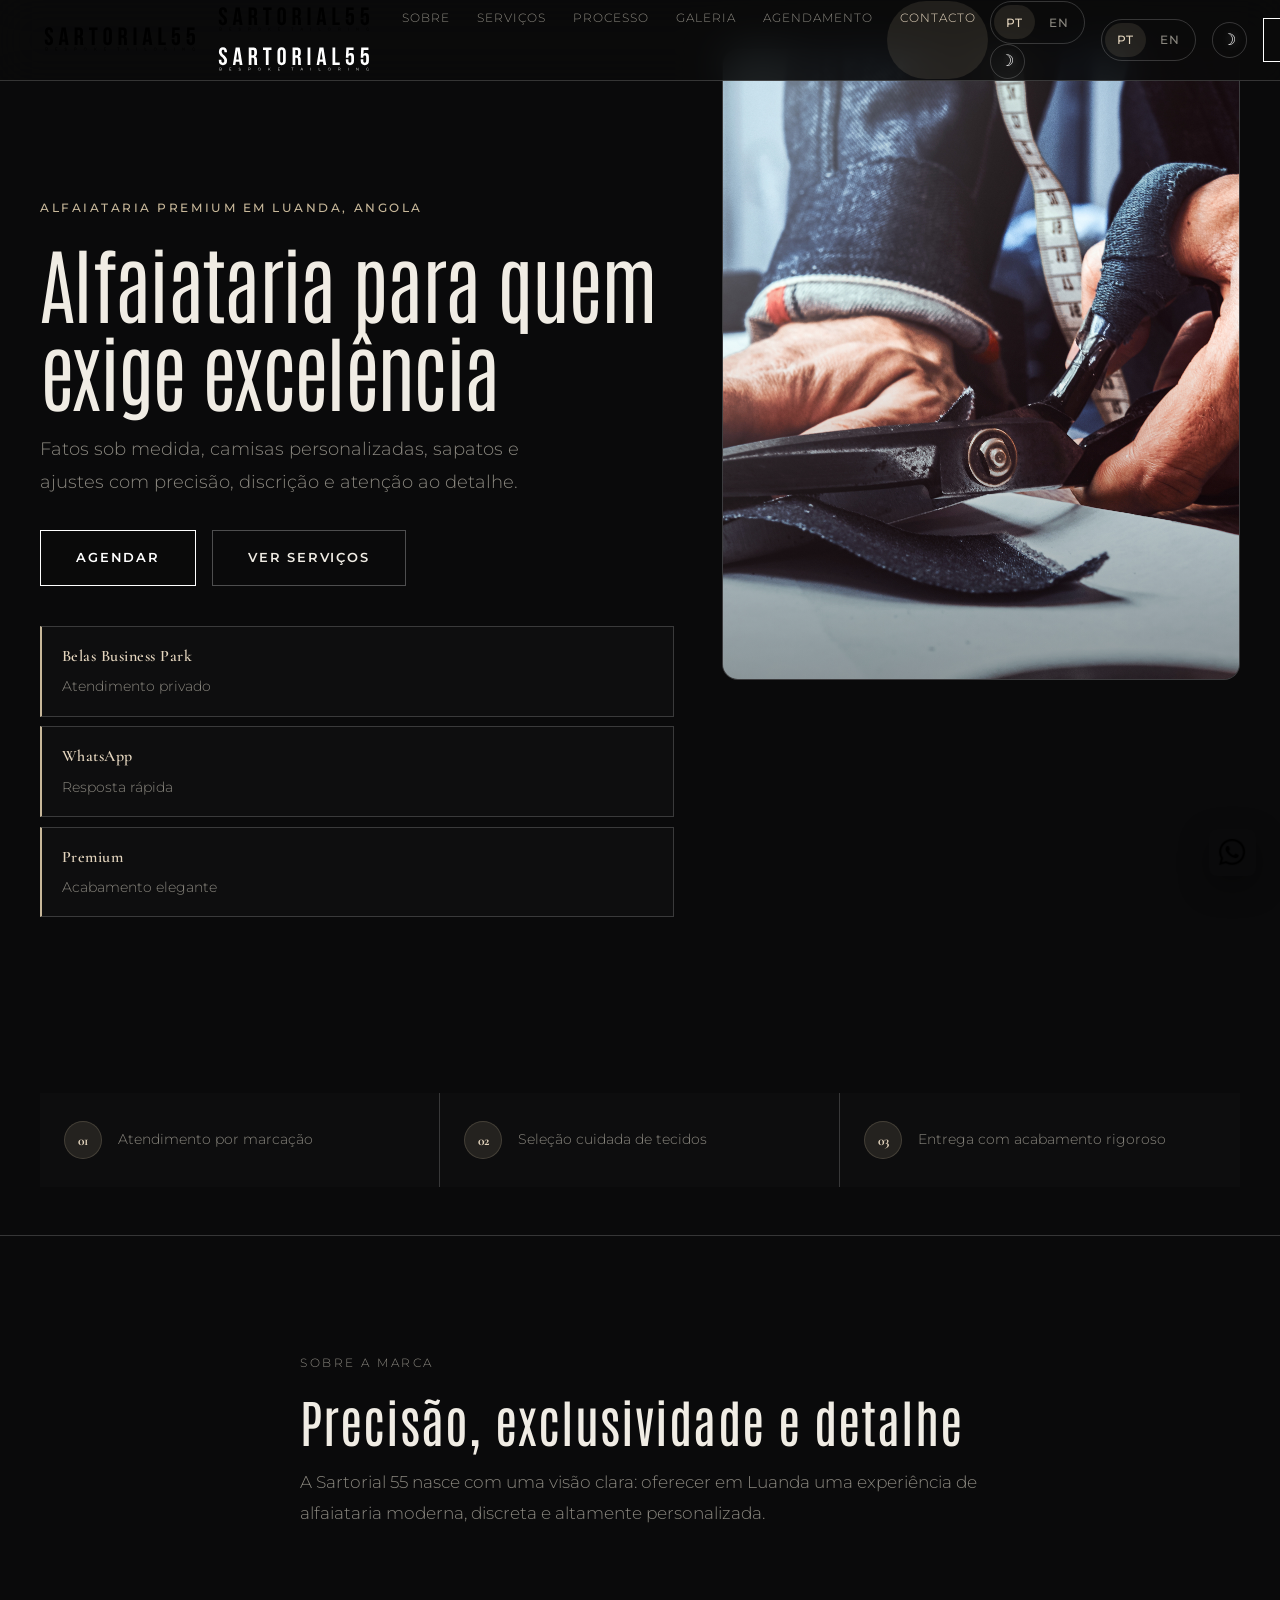
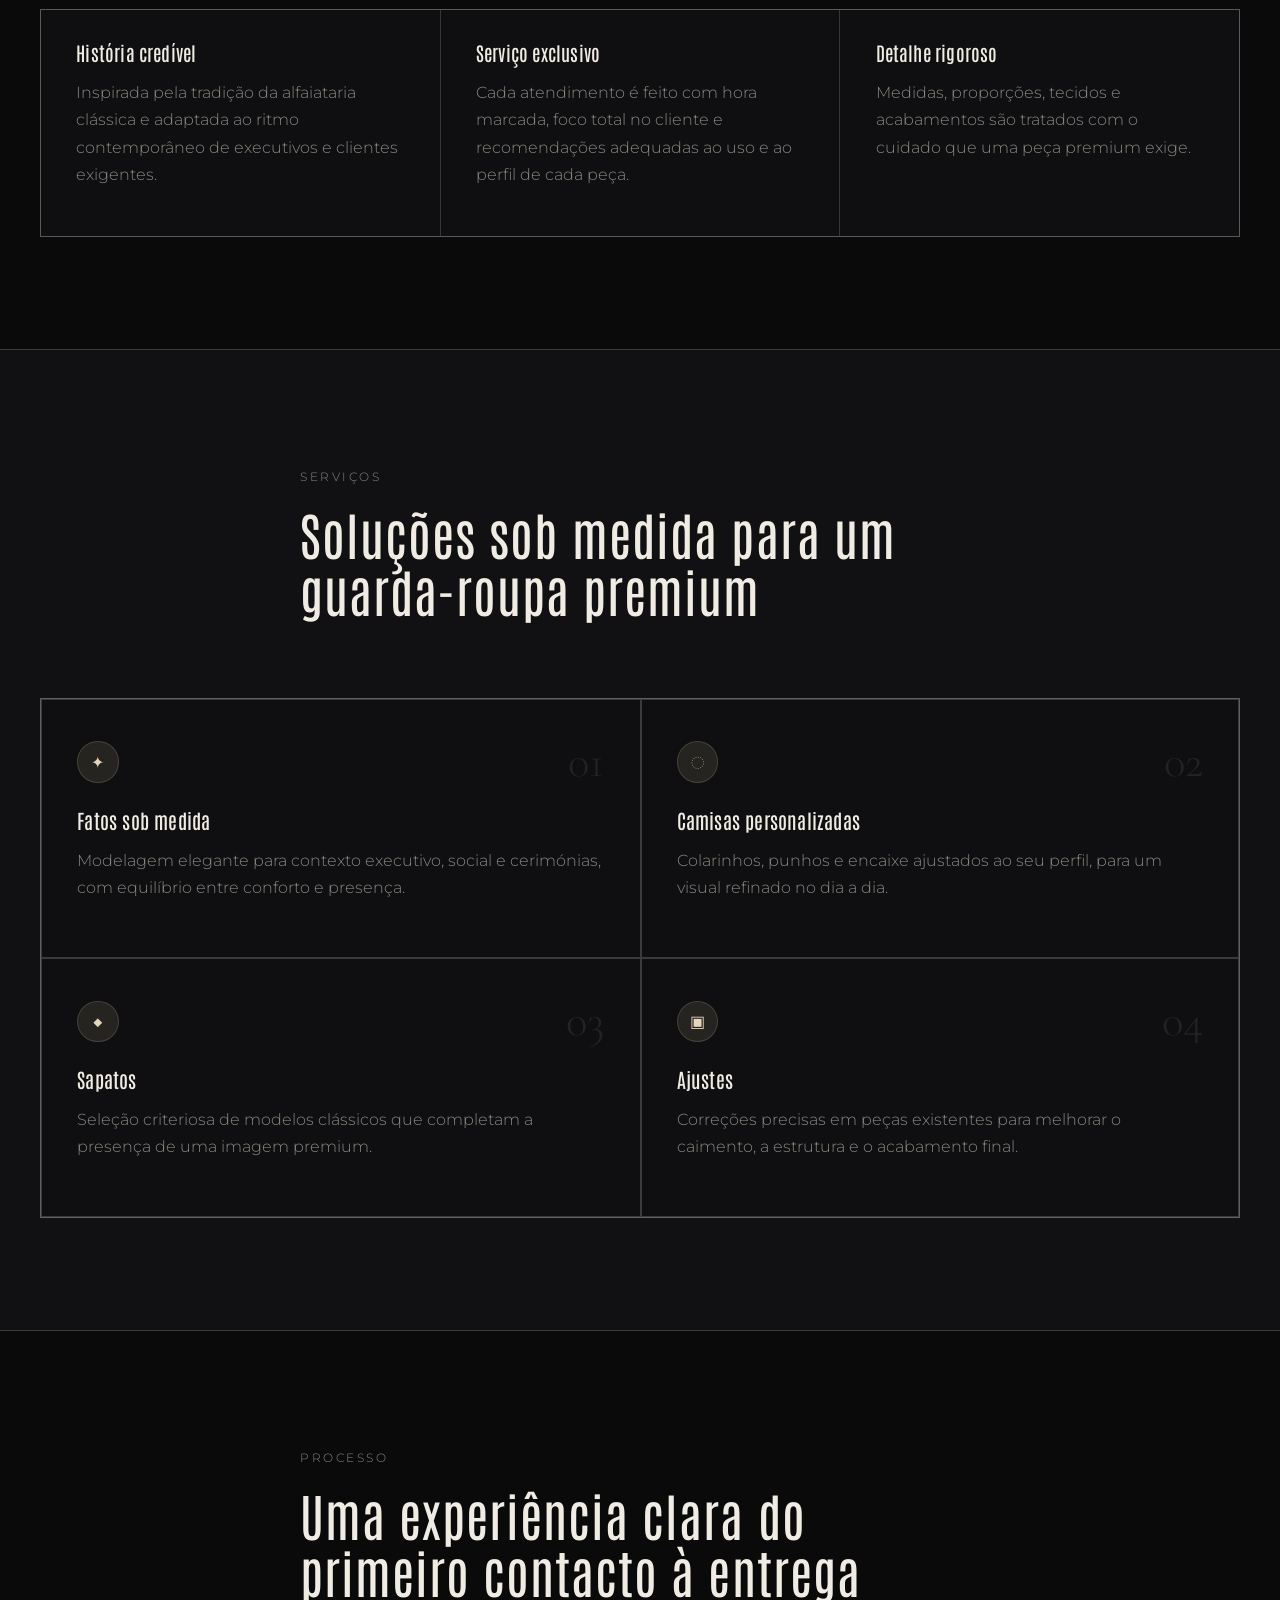
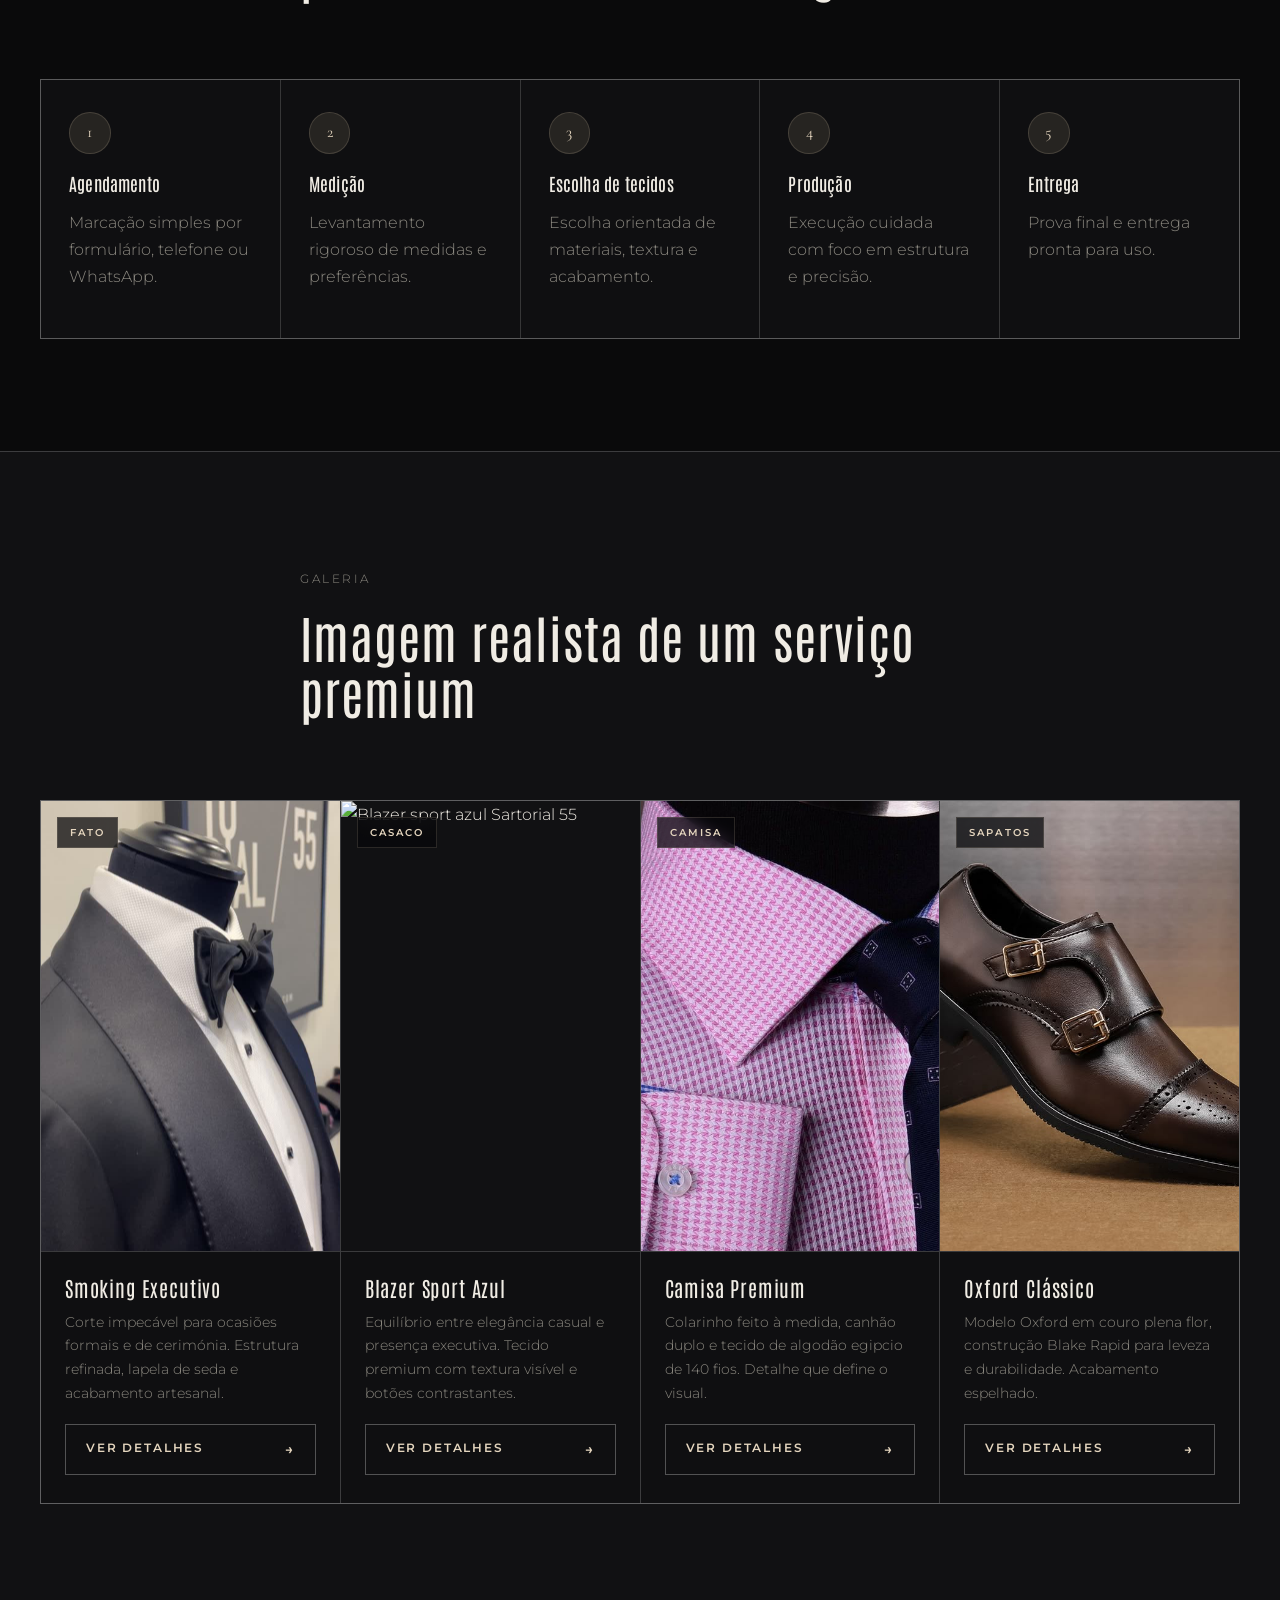
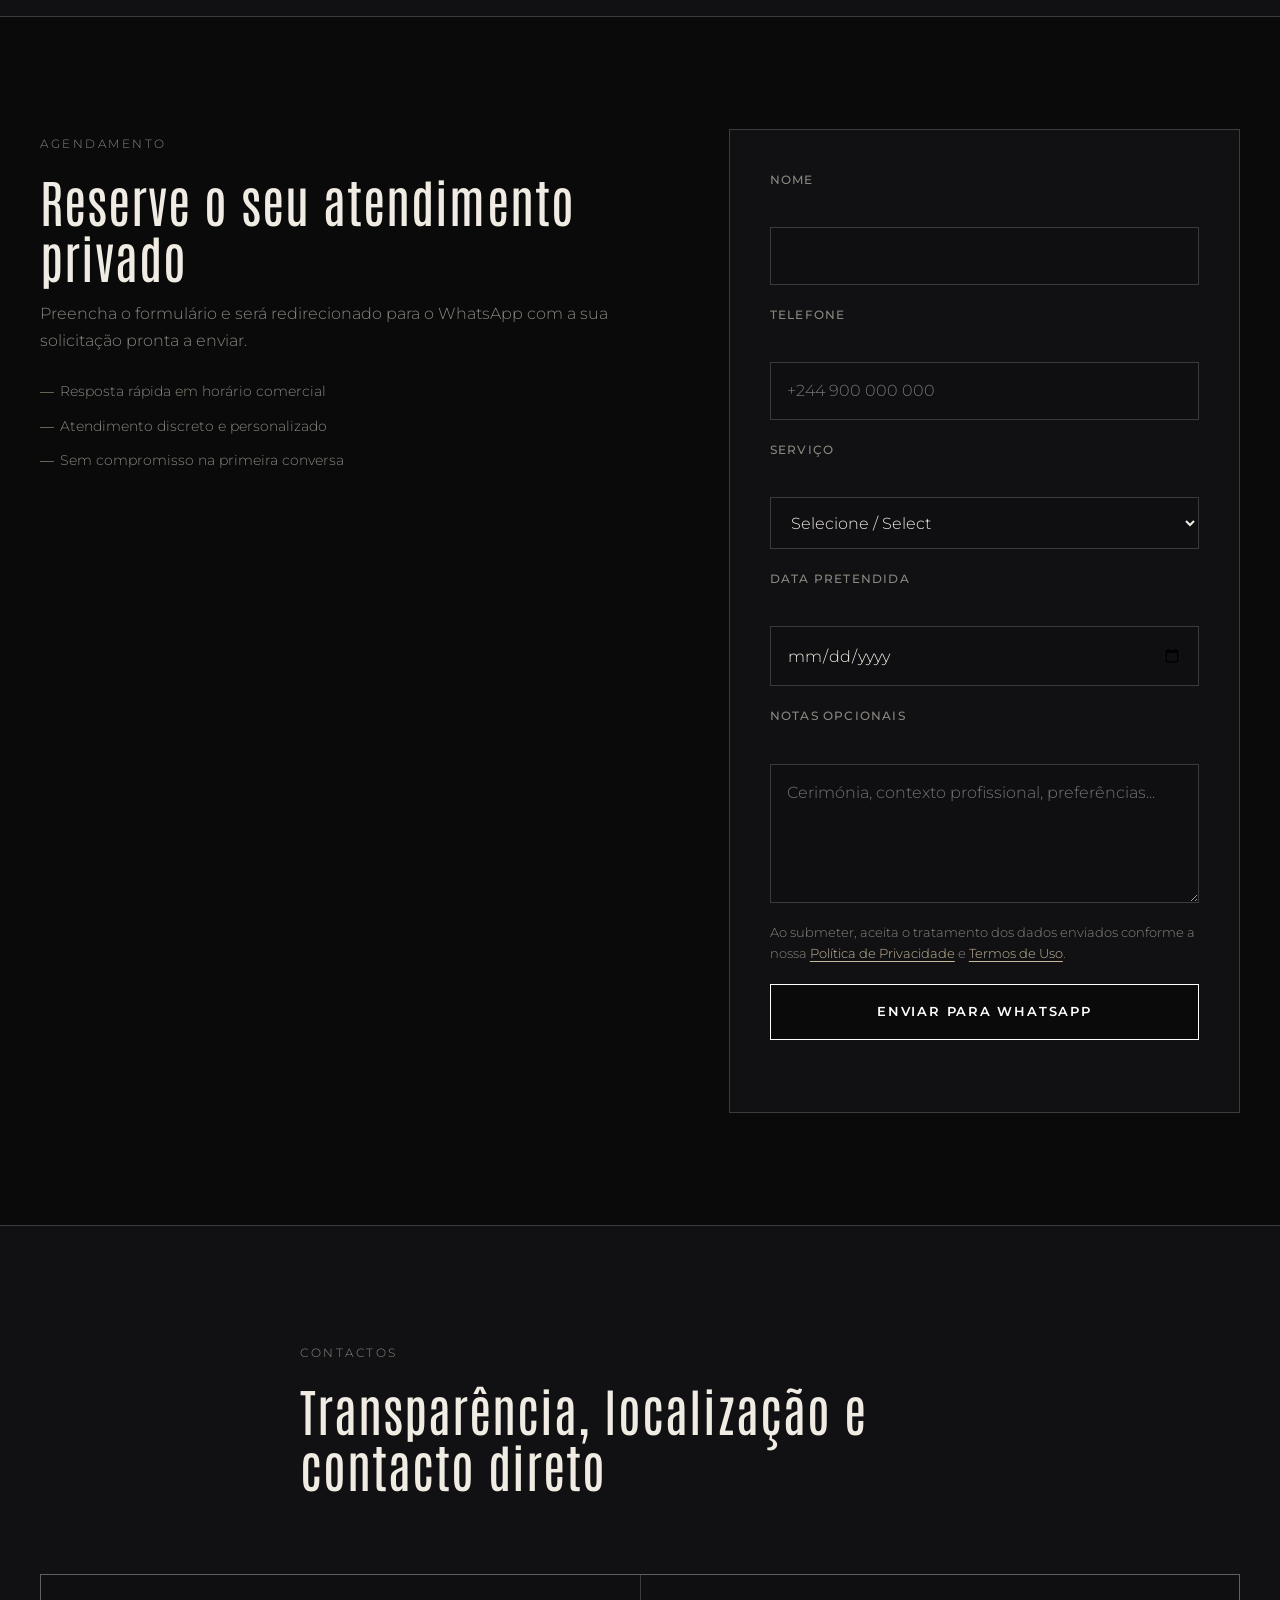
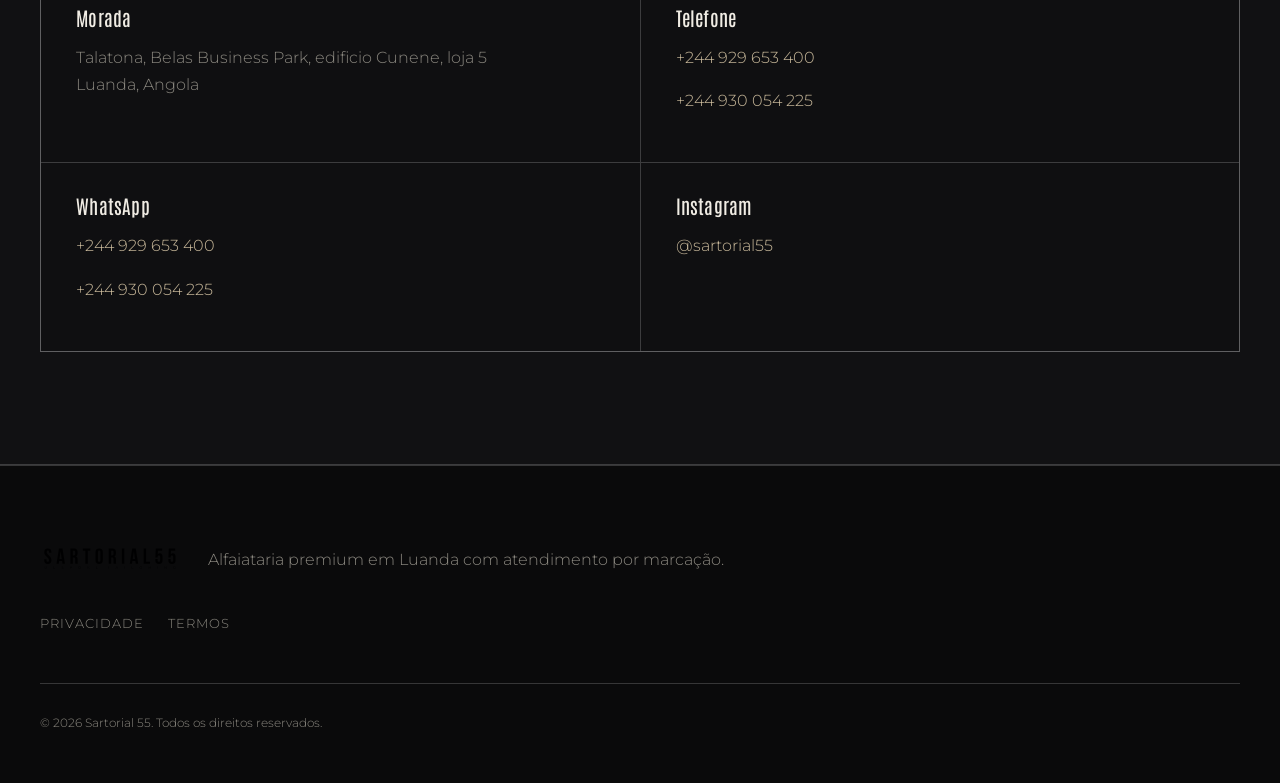
==== index.html @ 8e934a85 "Add support for light and dark logo variants in brand section" ====
<!DOCTYPE html>
<html lang="pt-AO">
  <head>
    <meta charset="UTF-8" />
    <meta name="viewport" content="width=device-width, initial-scale=1.0" />
    <title>Sartorial 55 | Alfaiataria Premium em Luanda</title>
    <meta
      name="description"
      content="Sartorial 55 é uma alfaiataria premium em Luanda com fatos sob medida, camisas personalizadas, sapatos e ajustes com atendimento por marcação."
    />
    <meta
      name="keywords"
      content="alfaiataria Luanda, fatos sob medida Angola, camisas personalizadas Luanda, Sartorial 55"
    />
    <meta name="author" content="Sartorial 55" />
    <meta name="theme-color" content="#0c0c0d" />
    <meta name="robots" content="index,follow" />
    <meta property="og:title" content="Sartorial 55 | Alfaiataria Premium em Luanda" />
    <meta
      property="og:description"
      content="Precisão, exclusividade e detalhe para clientes que exigem excelência."
    />
    <meta property="og:type" content="website" />
    <meta property="og:locale" content="pt_AO" />
    <link rel="preconnect" href="https://fonts.googleapis.com" />
    <link rel="preconnect" href="https://fonts.gstatic.com" crossorigin />
    <link href="https://fonts.googleapis.com/css2?family=Antonio:wght@300;400;500;600;700&family=Cormorant+Garamond:ital,wght@0,300;0,400;0,600;1,300;1,400&family=Montserrat:wght@300;400;500;600&display=swap" rel="stylesheet" />
  <link rel="icon" href="assets/icons/logo-black-letter.svg" type="image/svg+xml" />
  <link rel="preload" as="image" href="assets/icons/logo-black-letter.svg" fetchpriority="high" />
    <link rel="stylesheet" href="style.css" />
    <script type="application/ld+json">
      {
        "@context": "https://schema.org",
        "@type": "LocalBusiness",
        "name": "Sartorial 55",
        "image": "assets/images/taylor.jpg",
        "description": "Alfaiataria premium em Luanda com atendimento por marcação.",
        "address": {
          "@type": "PostalAddress",
          "streetAddress": "Belas Business Park",
          "addressLocality": "Luanda",
          "addressCountry": "AO"
        },
        "telephone": "+244929653400",
        "areaServed": "Luanda",
        "url": "/",
        "sameAs": ["https://www.instagram.com/sartorial55/"]
      }
    </script>
  </head>
  <body>
    <a class="skip-link" href="#main-content">Avançar para o conteúdo</a>

    <header class="site-header" id="home">
      <div class="container site-header__bar">
        <a class="brand" href="#home" aria-label="Sartorial 55">
          <span class="brand__mark">
            <picture>
              <source srcset="assets/icons/logo-white-letter.svg" media="(prefers-color-scheme: dark)" />
              <img src="assets/icons/logo-black-letter.svg" alt="Sartorial 55" width="36" height="36" decoding="async" loading="eager" />
            </picture>
          </span>
            <span class="brand__mark">
              <img class="brand__logo brand__logo--dark" src="assets/icons/logo-black-letter.svg" alt="Sartorial 55" width="36" height="36" decoding="async" loading="eager" />
              <img class="brand__logo brand__logo--light" src="assets/icons/logo-white-letter.svg" alt="Sartorial 55" width="36" height="36" decoding="async" loading="eager" />
            </span>
          
        </a>

        <nav class="site-nav" id="site-nav" aria-label="Navegação principal">
          <a href="#about"><span data-lang="pt">Sobre</span><span data-lang="en">About</span></a>
          <a href="#services"><span data-lang="pt">Serviços</span><span data-lang="en">Services</span></a>
          <a href="#process"><span data-lang="pt">Processo</span><span data-lang="en">Process</span></a>
          <a href="#gallery"><span data-lang="pt">Galeria</span><span data-lang="en">Gallery</span></a>
          <a href="#booking"><span data-lang="pt">Agendamento</span><span data-lang="en">Booking</span></a>
          <a href="#contact"><span data-lang="pt">Contacto</span><span data-lang="en">Contact</span></a>
          <!-- Mobile-only copies of language and theme controls (shown under 425px inside the menu) -->
          <div class="mobile-controls" aria-hidden="true">
            <div class="lang-switch" aria-label="Language selector">
              <button class="lang-switch__btn is-active" type="button" data-set-language="pt">PT</button>
              <button class="lang-switch__btn" type="button" data-set-language="en">EN</button>
            </div>
            <button class="theme-toggle" type="button" aria-label="Alternar modo claro/escuro" title="Alternar tema">
              <span class="theme-toggle__icon theme-toggle__icon--moon" aria-hidden="true">☽</span>
              <span class="theme-toggle__icon theme-toggle__icon--sun" aria-hidden="true">☀</span>
            </button>
          </div>
        </nav>

        <div class="site-header__actions">
          <div class="lang-switch" aria-label="Language selector">
            <button class="lang-switch__btn is-active" type="button" data-set-language="pt">PT</button>
            <button class="lang-switch__btn" type="button" data-set-language="en">EN</button>
          </div>
          <button class="theme-toggle" type="button" aria-label="Alternar modo claro/escuro" title="Alternar tema">
            <span class="theme-toggle__icon theme-toggle__icon--moon" aria-hidden="true">☽</span>
            <span class="theme-toggle__icon theme-toggle__icon--sun" aria-hidden="true">☀</span>
          </button>
          <a class="btn btn--small" href="#booking">
            <span data-lang="pt">Agendar</span><span data-lang="en">Book Appointment</span>
          </a>
          <button class="menu-toggle" type="button" aria-expanded="false" aria-controls="site-nav">
            <span></span><span></span><span></span>
            <span class="sr-only">Abrir menu</span>
          </button>
        </div>
      </div>
    </header>

    <main id="main-content">
      <section class="hero section section--first">
        <div class="container hero__grid">
          <div class="hero__content reveal">
            <p class="eyebrow">
              <span data-lang="pt">Alfaiataria premium em Luanda, Angola</span>
              <span data-lang="en">Premium tailoring in Luanda, Angola</span>
            </p>
            <h1>
              <span data-lang="pt">Alfaiataria para quem exige excelência</span>
              <span data-lang="en">Tailored for those who demand excellence</span>
            </h1>
            <p class="hero__lead">
              <span data-lang="pt">
                Fatos sob medida, camisas personalizadas, sapatos e ajustes com precisão, discrição e atenção ao detalhe.
              </span>
              <span data-lang="en">
                Bespoke suits, custom shirts, shoes and alterations crafted with precision, discretion and attention to detail.
              </span>
            </p>
            <div class="hero__actions">
              <a class="btn" href="#booking"><span data-lang="pt">Agendar</span><span data-lang="en">Book Appointment</span></a>
              <a class="btn btn--ghost" href="#services"><span data-lang="pt">Ver Serviços</span><span data-lang="en">Explore Services</span></a>
            </div>
            <ul class="hero__meta" aria-label="Destaques">
              <li><strong>Belas Business Park</strong><span data-lang="pt">Atendimento privado</span><span data-lang="en">Private appointments</span></li>
              <li><strong>WhatsApp</strong><span data-lang="pt">Resposta rápida</span><span data-lang="en">Fast response</span></li>
              <li><strong>Premium</strong><span data-lang="pt">Acabamento elegante</span><span data-lang="en">Elegant finishing</span></li>
            </ul>
          </div>

          <div class="hero__media reveal">
            <picture>
              <img
                src="assets/images/taylor.jpg"
                alt="Alfaiate a trabalhar na Sartorial 55, Luanda"
                width="960"
                height="1200"
                decoding="async"
                fetchpriority="high"
              />
            </picture>
          </div>
        </div>
      </section>

      <section class="section section--compact trust-bar">
        <div class="container trust-bar__grid">
          <div>
            <strong>01</strong>
            <span data-lang="pt">Atendimento por marcação</span>
            <span data-lang="en">By-appointment service</span>
          </div>
          <div>
            <strong>02</strong>
            <span data-lang="pt">Seleção cuidada de tecidos</span>
            <span data-lang="en">Curated fabric selection</span>
          </div>
          <div>
            <strong>03</strong>
            <span data-lang="pt">Entrega com acabamento rigoroso</span>
            <span data-lang="en">Delivery with refined finishing</span>
          </div>
        </div>
      </section>

      <section class="section" id="about">
        <div class="container section-heading reveal">
          <p class="eyebrow"><span data-lang="pt">Sobre a marca</span><span data-lang="en">About the brand</span></p>
          <h2>
            <span data-lang="pt">Precisão, exclusividade e detalhe</span>
            <span data-lang="en">Precision, exclusivity and detail</span>
          </h2>
          <p>
            <span data-lang="pt">
              A Sartorial 55 nasce com uma visão clara: oferecer em Luanda uma experiência de alfaiataria moderna, discreta e altamente personalizada.
            </span>
            <span data-lang="en">
              Sartorial 55 was created to bring Luanda a modern, discreet and highly personalized tailoring experience.
            </span>
          </p>
        </div>

        <div class="container cards-grid cards-grid--three">
          <article class="card reveal">
            <h3><span data-lang="pt">História credível</span><span data-lang="en">Credible heritage</span></h3>
            <p>
              <span data-lang="pt">Inspirada pela tradição da alfaiataria clássica e adaptada ao ritmo contemporâneo de executivos e clientes exigentes.</span>
              <span data-lang="en">Inspired by classic tailoring traditions and adapted to the pace of modern professionals and discerning clients.</span>
            </p>
          </article>
          <article class="card reveal">
            <h3><span data-lang="pt">Serviço exclusivo</span><span data-lang="en">Exclusive service</span></h3>
            <p>
              <span data-lang="pt">Cada atendimento é feito com hora marcada, foco total no cliente e recomendações adequadas ao uso e ao perfil de cada peça.</span>
              <span data-lang="en">Every appointment is private, focused and tailored to the client’s needs, use case and personal style.</span>
            </p>
          </article>
          <article class="card reveal">
            <h3><span data-lang="pt">Detalhe rigoroso</span><span data-lang="en">Rigorous detail</span></h3>
            <p>
              <span data-lang="pt">Medidas, proporções, tecidos e acabamentos são tratados com o cuidado que uma peça premium exige.</span>
              <span data-lang="en">Measurements, proportions, fabrics and finishing are handled with the care premium garments deserve.</span>
            </p>
          </article>
        </div>
      </section>

      <section class="section section--alt" id="services">
        <div class="container section-heading reveal">
          <p class="eyebrow"><span data-lang="pt">Serviços</span><span data-lang="en">Services</span></p>
          <h2><span data-lang="pt">Soluções sob medida para um guarda-roupa premium</span><span data-lang="en">Tailored solutions for a premium wardrobe</span></h2>
        </div>

        <div class="container cards-grid cards-grid--two">
          <article class="service-card reveal">
            <div class="service-card__top">
              <span class="icon-badge" aria-hidden="true">✦</span>
              <span class="service-card__number">01</span>
            </div>
            <h3><span data-lang="pt">Fatos sob medida</span><span data-lang="en">Bespoke suits</span></h3>
            <p><span data-lang="pt">Modelagem elegante para contexto executivo, social e cerimónias, com equilíbrio entre conforto e presença.</span><span data-lang="en">Elegant tailoring for business, formal and ceremonial moments, balancing comfort and presence.</span></p>
          </article>
          <article class="service-card reveal">
            <div class="service-card__top">
              <span class="icon-badge" aria-hidden="true">◌</span>
              <span class="service-card__number">02</span>
            </div>
            <h3><span data-lang="pt">Camisas personalizadas</span><span data-lang="en">Custom shirts</span></h3>
            <p><span data-lang="pt">Colarinhos, punhos e encaixe ajustados ao seu perfil, para um visual refinado no dia a dia.</span><span data-lang="en">Collars, cuffs and fit shaped around your preferences for a refined daily look.</span></p>
          </article>
          <article class="service-card reveal">
            <div class="service-card__top">
              <span class="icon-badge" aria-hidden="true">◆</span>
              <span class="service-card__number">03</span>
            </div>
            <h3><span data-lang="pt">Sapatos</span><span data-lang="en">Shoes</span></h3>
            <p><span data-lang="pt">Seleção criteriosa de modelos clássicos que completam a presença de uma imagem premium.</span><span data-lang="en">A curated selection of timeless models that complete a premium image.</span></p>
          </article>
          <article class="service-card reveal">
            <div class="service-card__top">
              <span class="icon-badge" aria-hidden="true">▣</span>
              <span class="service-card__number">04</span>
            </div>
            <h3><span data-lang="pt">Ajustes</span><span data-lang="en">Alterations</span></h3>
            <p><span data-lang="pt">Correções precisas em peças existentes para melhorar o caimento, a estrutura e o acabamento final.</span><span data-lang="en">Precise alterations to improve drape, structure and overall finishing in existing garments.</span></p>
          </article>
        </div>
      </section>

      <section class="section" id="process">
        <div class="container section-heading reveal">
          <p class="eyebrow"><span data-lang="pt">Processo</span><span data-lang="en">Process</span></p>
          <h2><span data-lang="pt">Uma experiência clara do primeiro contacto à entrega</span><span data-lang="en">A clear experience from first contact to delivery</span></h2>
        </div>
        <div class="container process-grid">
          <article class="process-step reveal"><strong>1</strong><h3><span data-lang="pt">Agendamento</span><span data-lang="en">Appointment</span></h3><p><span data-lang="pt">Marcação simples por formulário, telefone ou WhatsApp.</span><span data-lang="en">Book easily via form, phone or WhatsApp.</span></p></article>
          <article class="process-step reveal"><strong>2</strong><h3><span data-lang="pt">Medição</span><span data-lang="en">Measurement</span></h3><p><span data-lang="pt">Levantamento rigoroso de medidas e preferências.</span><span data-lang="en">Accurate measurements and style preferences are captured.</span></p></article>
          <article class="process-step reveal"><strong>3</strong><h3><span data-lang="pt">Escolha de tecidos</span><span data-lang="en">Fabric selection</span></h3><p><span data-lang="pt">Escolha orientada de materiais, textura e acabamento.</span><span data-lang="en">Fabrics, texture and finishing are selected with guidance.</span></p></article>
          <article class="process-step reveal"><strong>4</strong><h3><span data-lang="pt">Produção</span><span data-lang="en">Production</span></h3><p><span data-lang="pt">Execução cuidada com foco em estrutura e precisão.</span><span data-lang="en">Crafting begins with a focus on structure and precision.</span></p></article>
          <article class="process-step reveal"><strong>5</strong><h3><span data-lang="pt">Entrega</span><span data-lang="en">Delivery</span></h3><p><span data-lang="pt">Prova final e entrega pronta para uso.</span><span data-lang="en">Final fitting and delivery, ready to wear.</span></p></article>
        </div>
      </section>

      <section class="section section--alt" id="gallery">
        <div class="container section-heading reveal">
          <p class="eyebrow"><span data-lang="pt">Galeria</span><span data-lang="en">Gallery</span></p>
          <h2><span data-lang="pt">Imagem realista de um serviço premium</span><span data-lang="en">A realistic glimpse of premium tailoring</span></h2>
        </div>
        <div class="container" id="premium-gallery" role="list" aria-label="Galeria de produtos"></div>
      </section>

      <!-- Gallery Modal -->
      <div class="gallery-modal" id="gallery-modal" role="dialog" aria-modal="true" aria-labelledby="modal-title" hidden>
        <div class="gallery-modal__backdrop" id="modal-backdrop"></div>
        <div class="gallery-modal__panel">
          <button class="gallery-modal__close" id="modal-close" type="button" aria-label="Fechar modal">✕</button>
          <div class="gallery-modal__inner">
            <div class="gallery-modal__image-wrap">
              <img id="modal-img" src="" alt="" loading="lazy" decoding="async" width="640" height="800" />
            </div>
            <div class="gallery-modal__content">
              <span class="gallery-modal__type" id="modal-type"></span>
              <h3 class="gallery-modal__title" id="modal-title"></h3>
              <p class="gallery-modal__desc" id="modal-desc"></p>
              <a class="btn" href="#booking" id="modal-cta">
                <span data-lang="pt">Agendar</span><span data-lang="en">Book Appointment</span>
              </a>
            </div>
          </div>
        </div>
      </div>

      <section class="section" id="booking">
        <div class="container booking-layout">
          <div class="booking-copy reveal">
            <p class="eyebrow"><span data-lang="pt">Agendamento</span><span data-lang="en">Booking</span></p>
            <h2><span data-lang="pt">Reserve o seu atendimento privado</span><span data-lang="en">Reserve your private appointment</span></h2>
            <p>
              <span data-lang="pt">Preencha o formulário e será redirecionado para o WhatsApp com a sua solicitação pronta a enviar.</span>
              <span data-lang="en">Fill in the form and you will be redirected to WhatsApp with your appointment request ready to send.</span>
            </p>
            <ul class="booking-points">
              <li><span data-lang="pt">Resposta rápida em horário comercial</span><span data-lang="en">Fast response during business hours</span></li>
              <li><span data-lang="pt">Atendimento discreto e personalizado</span><span data-lang="en">Discreet and personalized service</span></li>
              <li><span data-lang="pt">Sem compromisso na primeira conversa</span><span data-lang="en">No obligation on the first conversation</span></li>
            </ul>
          </div>

          <form class="booking-form reveal" id="booking-form" novalidate>
            <div class="form-row">
              <label for="name"><span data-lang="pt">Nome</span><span data-lang="en">Name</span></label>
              <div id="error-name" class="field-error" aria-live="polite"></div>
              <input id="name" name="name" type="text" autocomplete="name" required maxlength="80" pattern="^[A-Za-zÀ-ÖØ-öø-ÿ'\- ]{2,80}$" inputmode="text" aria-describedby="error-name form-feedback" />
            </div>
            <div class="form-row">
              <label for="phone"><span data-lang="pt">Telefone</span><span data-lang="en">Phone</span></label>
              <div id="error-phone" class="field-error" aria-live="polite"></div>
              <input id="phone" name="phone" type="tel" autocomplete="tel" placeholder="+244 900 000 000" required maxlength="20" pattern="^[+()\d\s-]{9,20}$" inputmode="tel" aria-describedby="error-phone form-feedback" />
            </div>
            <div class="form-row">
              <label for="service"><span data-lang="pt">Serviço</span><span data-lang="en">Service</span></label>
              <div id="error-service" class="field-error" aria-live="polite"></div>
              <select id="service" name="service" required aria-describedby="error-service form-feedback">
                <option value="">Selecione / Select</option>
                <option value="Fato sob medida / Bespoke suit">Fato sob medida / Bespoke suit</option>
                <option value="Camisa personalizada / Custom shirt">Camisa personalizada / Custom shirt</option>
                <option value="Sapatos / Shoes">Sapatos / Shoes</option>
                <option value="Ajustes / Alterations">Ajustes / Alterations</option>
              </select>
            </div>
            <div class="form-row">
              <label for="date"><span data-lang="pt">Data pretendida</span><span data-lang="en">Preferred date</span></label>
              <div id="error-date" class="field-error" aria-live="polite"></div>
              <input id="date" name="date" type="date" required aria-describedby="error-date form-feedback" />
            </div>
            <div class="form-row">
              <label for="notes"><span data-lang="pt">Notas opcionais</span><span data-lang="en">Optional notes</span></label>
              <div id="error-notes" class="field-error" aria-live="polite"></div>
              <textarea id="notes" name="notes" rows="4" maxlength="500" placeholder="Cerimónia, contexto profissional, preferências..."></textarea>
            </div>
            <p class="form-note">
              <span data-lang="pt">Ao submeter, aceita o tratamento dos dados enviados conforme a nossa</span>
              <span data-lang="en">By submitting, you agree to the handling of your data in line with our</span>
              <a href="privacy/index.html">Política de Privacidade</a>
              <span data-lang="pt">e</span><span data-lang="en">and</span>
              <a href="terms/index.html">Termos de Uso</a>.
            </p>
            <button class="btn btn--full" type="submit"><span data-lang="pt">Enviar para WhatsApp</span><span data-lang="en">Send to WhatsApp</span></button>
            <p class="form-feedback" id="form-feedback" role="status" aria-live="polite"></p>
          </form>
        </div>
      </section>

      <section class="section section--alt" id="contact">
        <div class="container section-heading reveal">
          <p class="eyebrow"><span data-lang="pt">Contactos</span><span data-lang="en">Contact</span></p>
          <h2><span data-lang="pt">Transparência, localização e contacto direto</span><span data-lang="en">Transparency, location and direct contact</span></h2>
        </div>
        <div class="container contact-grid">
          <article class="card reveal">
            <h3><span data-lang="pt">Morada</span><span data-lang="en">Address</span></h3>
            <p>Talatona, Belas Business Park, edificio Cunene, loja 5<br />Luanda, Angola</p>
          </article>
          <article class="card reveal">
            <h3><span data-lang="pt">Telefone</span><span data-lang="en">Phone</span></h3>
            <p><a href="tel:+244929653400">+244 929 653 400</a></p>
            <p><a href="tel:+244930054225">+244 930 054 225</a></p>
          </article>
          <article class="card reveal">
            <h3>WhatsApp</h3>
            <p><a href="https://wa.me/244929653400" target="_blank" rel="noopener">+244 929 653 400</a></p>
            <p><a href="https://wa.me/244930054225" target="_blank" rel="noopener">+244 930 054 225</a></p>
          </article>
          <article class="card reveal">
            <h3>Instagram</h3>
            <p><a href="https://www.instagram.com/sartorial55/" target="_blank" rel="noopener">@sartorial55</a></p>
          </article>
        </div>
      </section>
    </main>

    <footer class="site-footer">
      <div class="container site-footer__inner">
        <div class="site-footer__brand">
          <picture>
            <source srcset="assets/icons/logo-white-letter.svg" media="(prefers-color-scheme: dark)" />
            <img src="assets/icons/logo-black-letter.svg" alt="Sartorial 55" class="site-footer__logo" width="180" height="auto" loading="lazy" />
          </picture>
          <p>
            <span data-lang="pt">Alfaiataria premium em Luanda com atendimento por marcação.</span>
            <span data-lang="en">Premium tailoring in Luanda with private appointments.</span>
          </p>
        </div>
        <div class="site-footer__links">
          <a href="privacy/index.html"><span data-lang="pt">Privacidade</span><span data-lang="en">Privacy</span></a>
          <a href="terms/index.html"><span data-lang="pt">Termos</span><span data-lang="en">Terms</span></a>
        </div>
      </div>
      <div class="container site-footer__bottom">
        <small>© <span id="current-year"></span> Sartorial 55. <span data-lang="pt">Todos os direitos reservados.</span><span data-lang="en">All rights reserved.</span></small>
      </div>
    </footer>

    <a class="whatsapp-float" href="https://wa.me/244929653400" target="_blank" rel="noopener" aria-label="Abrir WhatsApp">
      <img src="assets/icons/whatsapp.png" alt="WhatsApp" width="28" height="28" loading="lazy" />
    </a>

    <script src="script.js" defer></script>
  </body>
</html>
---- style.css ----
/* ─────────────────────────────────────────────
   Sartorial 55 — Premium stylesheet
   Design: minimalist luxury / Italian tailoring
   ───────────────────────────────────────────── */

:root {
  --bg: #0a0a0b;
  --surface: #111113;
  --card: #0f0f11;
  --card-hover: #161618;
  --text: #f0ece4;
  --text-soft: #ccc8bf;
  --muted: #8a877f;
  --line: rgba(255,255,255,0.08);
  --line-strong: rgba(255,255,255,0.14);
  /* Brighter white borders for premium contrast */
  --line: rgba(255,255,255,0.18);
  --line-strong: rgba(255,255,255,0.28);
  --accent: #c8b89a;
  --accent-light: #e4d5be;
  --accent-dim: rgba(200,184,154,0.12);
  --shadow: 0 24px 64px rgba(0,0,0,0.45);
  --radius: 4px;
  --radius-md: 8px;
  --radius-lg: 16px;
  --max: 1200px;
  --font-heading: 'Antonio', 'Oswald', sans-serif;
  --font-serif: 'Cormorant Garamond','Iowan Old Style','Book Antiqua',Georgia,serif;
  --font-sans: 'Montserrat', 'Segoe UI', Helvetica, Arial, sans-serif;
}

/* Light mode */
body.light-mode {
  --bg: #f7f5f2;
  --surface: #eeebe6;
  --card: #f0ece7;
  --card-hover: #e8e4de;
  --text: #141210;
  --text-soft: #3a3630;
  --muted: #6b6560;
  --line: rgba(0,0,0,0.1);
  --line-strong: rgba(0,0,0,0.18);
  --accent: #8c6f4a;
  --accent-light: #6b5035;
  --accent-dim: rgba(140,111,74,0.12);
  --shadow: 0 24px 64px rgba(0,0,0,0.12);
  --header-bg: rgba(247,245,242,0.92);
  --nav-bg: rgba(247,245,242,0.98);
}

body:not(.light-mode) {
  --header-bg: rgba(10,10,11,0.9);
  --nav-bg: rgba(10,10,11,0.98);
}

*,*::before,*::after{box-sizing:border-box}
html{scroll-behavior:smooth;-webkit-text-size-adjust:100%}
body{margin:0;font-family:var(--font-sans);font-size:1rem;font-weight:300;color:var(--text);background:var(--bg);line-height:1.7;-webkit-font-smoothing:antialiased;transition:background .3s ease,color .3s ease}
img,picture,video{max-width:100%;display:block}
a{color:inherit;text-decoration:none}
button,input,select,textarea{font:inherit}

[data-lang="en"]{display:none}
body.lang-en [data-lang="pt"]{display:none}
body.lang-en [data-lang="en"]{display:inline}
body.menu-open{overflow:hidden}

.skip-link{position:absolute;left:-999px;top:1rem}
.skip-link:focus{left:1rem;z-index:9999;background:#fff;color:#000;padding:.75rem 1.25rem;border-radius:999px;font-weight:600}
.sr-only{position:absolute;width:1px;height:1px;padding:0;margin:-1px;overflow:hidden;clip:rect(0,0,0,0);white-space:nowrap;border:0}

.container{width:min(calc(100% - 3rem),var(--max));margin:0 auto}
.section{padding:7rem 0}
.section--first{padding-top:3rem}
.section--compact{padding:2rem 0 3rem}
.section--alt{background:var(--surface);border-top:1px solid var(--line);border-bottom:1px solid var(--line)}

.section-heading{margin-bottom:4.5rem;max-width:680px}
.section-heading p:last-child{font-size:1.05rem;line-height:1.85}

h1,h2,h3{font-family:var(--font-heading);font-weight:400;letter-spacing:.02em;line-height:1.1;margin:0}
.section-heading h2,main h2{font-size:clamp(2rem,4vw,3.2rem);margin:.6rem 0 1.2rem}
.hero h1{font-size:clamp(2.8rem,6.5vw,5.2rem);font-weight:300;letter-spacing:-.02em;line-height:1.05;margin:.75rem 0 1.25rem}
h3{font-size:1.2rem;font-weight:500;letter-spacing:.01em}

.section-heading p,.hero__lead,.card p,.service-card p,.process-step p,.booking-copy p,.site-footer p{color:var(--muted);font-weight:300}

.eyebrow{display:inline-block;color:var(--accent);text-transform:uppercase;letter-spacing:.22em;font-size:.72rem;font-weight:500;margin:0 0 .5rem}

/* Header */
.site-header{position:sticky;top:0;z-index:40;backdrop-filter:blur(20px) saturate(180%);-webkit-backdrop-filter:blur(20px) saturate(180%);background:var(--header-bg);border-bottom:1px solid var(--line);transition:background .3s ease}
.site-header__bar{display:flex;align-items:center;justify-content:space-between;gap:1rem;min-height:80px}

.brand{display:flex;align-items:center;gap:.85rem;transition:opacity .2s}
.brand:hover{opacity:.8}
.brand strong{display:block;font-family:var(--font-heading);font-size:1.1rem;font-weight:500;letter-spacing:.1em;color:var(--text)}
.brand small{display:block;color:var(--muted);font-size:.72rem;letter-spacing:.1em;text-transform:uppercase}
.brand__mark{display:inline-grid;place-items:center;width:160px;height:auto;border:0;border-radius:0;overflow:visible;flex-shrink:0;transition:border-color .2s,background .2s}
.brand__mark img{width:100%;height:auto;object-fit:contain;display:block;border-radius:0}
.brand__logo--light{display:none}
body.light-mode .brand__logo--light{display:block}
body.light-mode .brand__logo--dark{display:none}
.brand:hover .brand__mark{background:var(--accent-dim);/* border removed */}

.site-nav{position:fixed;inset:80px 0 auto 0;padding:1.5rem 1.5rem 2rem;display:none;flex-direction:column;gap:.1rem;background:var(--nav-bg);backdrop-filter:blur(20px);border-bottom:1px solid var(--line)}
.site-nav a{padding:.9rem 0;color:var(--muted);font-size:.85rem;letter-spacing:.08em;text-transform:uppercase;border-bottom:1px solid var(--line);transition:color .2s}
.site-nav a:last-child{border-bottom:0}
.site-nav a:hover,.site-nav a:focus-visible,.site-nav a.is-active{color:var(--accent-light)}
body.menu-open .site-nav{display:flex}

@media (min-width:920px){
  .site-nav a:hover,.site-nav a.is-active{color:var(--accent-light);background:var(--accent-dim)}
  .site-nav a.is-active{background:var(--accent-dim)}
}
.site-header__actions{display:flex;align-items:center;gap:1rem}

.lang-switch{display:inline-flex;border:1px solid var(--line);border-radius:999px;padding:.2rem;gap:.1rem}
.lang-switch__btn{border:0;background:transparent;color:var(--muted);padding:.4rem .75rem;border-radius:999px;cursor:pointer;font-size:.78rem;letter-spacing:.08em;font-weight:500;transition:background .2s,color .2s}
.lang-switch__btn.is-active{background:var(--accent-dim);color:var(--accent-light)}

/* Theme toggle */
.theme-toggle{display:inline-flex;align-items:center;justify-content:center;width:2.2rem;height:2.2rem;border:1px solid var(--line);border-radius:50%;background:transparent;cursor:pointer;font-size:1rem;transition:border-color .2s,background .2s;flex-shrink:0;color:var(--text)}
.theme-toggle:hover{border-color:var(--accent);background:var(--accent-dim)}
.theme-toggle__icon{display:none;line-height:1}
body:not(.light-mode) .theme-toggle__icon--moon{display:inline;color:#fff;filter:drop-shadow(0 0 4px rgba(255,255,255,0.4))}
body.light-mode .theme-toggle__icon--sun{display:inline;color:#8c6f4a}

.menu-toggle{display:inline-flex;flex-direction:column;gap:5px;border:0;background:transparent;border-radius:var(--radius-md);padding:.7rem;cursor:pointer;transition:border-color .2s}
.menu-toggle:hover{border-color:var(--line-strong)}
.menu-toggle span:not(.sr-only){width:18px;height:1.5px;background:var(--text-soft);display:block}

@media (min-width:920px){
  .menu-toggle{display:none}
}

/* Mobile: show language/theme controls inside the menu for narrow screens */
@media (max-width:425px){
  /* hide header controls (originals) to avoid duplicates */
  .site-header__actions .lang-switch,
  .site-header__actions .theme-toggle{
    display:none;
  }

  /* style mobile controls inside nav */
  .site-nav .mobile-controls{display:flex;flex-direction:column;gap:.75rem;padding-top:1rem;border-top:1px solid var(--line);}
  .site-nav .mobile-controls .lang-switch{align-self:flex-start}
  .site-nav .mobile-controls .theme-toggle{width:auto;padding:.5rem 1rem;border-radius:6px}
}

/* Buttons */
.btn{display:inline-flex;align-items:center;justify-content:center;gap:.5rem;border-radius:0;padding:1rem 2.2rem;border:1px solid #ffffff;background:#0a0a0a;color:#ffffff;font-weight:600;font-size:.8rem;letter-spacing:.14em;text-transform:uppercase;transition:transform 200ms,background 200ms,box-shadow 200ms;cursor:pointer}
.btn:hover,.btn:focus-visible{transform:translateY(-2px);background:#1a1a1a;box-shadow:0 8px 30px rgba(0,0,0,.5)}
.btn--ghost{background:transparent;border-color:var(--line-strong);color:var(--text)}
.btn--ghost:hover{background:var(--accent-dim);border-color:var(--accent);color:var(--accent-light);box-shadow:none}
.btn--small{padding:.65rem 1.2rem;font-size:.75rem}
.btn--full{width:100%}

/* Hero */
.hero__grid,.booking-layout{display:grid;gap:3rem}
.hero__grid{min-height:calc(100svh - 80px);align-items:center}
.hero__content{padding-top:2rem}
.hero__lead{font-size:1.1rem;line-height:1.85;max-width:500px;margin:0}
.hero__actions{display:flex;flex-wrap:wrap;gap:1rem;margin:2rem 0}
.hero__meta{list-style:none;padding:0;margin:2.5rem 0 0;display:grid;gap:.6rem}
.hero__meta li{padding:1rem 1.25rem;border:1px solid var(--line);border-left:2px solid var(--accent);background:rgba(255,255,255,.015);transition:background .2s}
.hero__meta li:hover{background:var(--accent-dim)}
.hero__meta strong{display:block;color:var(--accent-light);font-family:var(--font-serif);font-size:1rem;font-weight:600;margin-bottom:.15rem;letter-spacing:.03em}
.hero__meta span{font-size:.85rem;color:var(--muted)}

.hero__media{position:relative;border-radius:var(--radius-lg);overflow:hidden;border:1px solid var(--line);background:var(--surface);margin-top:-350px}
.hero__media::before{content:'';position:absolute;inset:0;background:linear-gradient(to top,rgba(10,10,11,.4) 0%,transparent 55%);z-index:1;pointer-events:none}
.hero__media img{width:100%;object-fit:cover;height:clamp(320px,60svh,780px);display:block;transition:transform .7s ease}
.hero__media:hover img{transform:scale(1.03)}

/* Trust bar */
.trust-bar{border-bottom:1px solid var(--line)}
.trust-bar__grid{display:grid;gap:0}
.trust-bar__grid > div{padding:1.75rem 1.5rem;border-right:1px solid var(--line);background:rgba(255,255,255,.01);display:flex;align-items:flex-start;gap:1rem}
.trust-bar__grid > div:last-child{border-right:0}
.trust-bar__grid strong{display:flex;width:2.4rem;height:2.4rem;align-items:center;justify-content:center;border-radius:50%;background:var(--accent-dim);border:1px solid rgba(200,184,154,.2);color:var(--accent-light);font-family:var(--font-serif);font-size:.85rem;flex-shrink:0}
.trust-bar__grid span{font-size:.88rem;color:var(--muted);padding-top:.45rem}

/* Cards */
.cards-grid{display:grid;gap:1px;background:var(--line);border:1px solid var(--line)}
.card{background:var(--card);padding:2rem 2.2rem;transition:background .25s}
.card:hover{background:var(--card-hover)}
.card h3{margin-bottom:.75rem;color:var(--text)}
.card a{color:var(--accent);transition:color .2s}
.card a:hover{color:var(--accent-light)}
.cards-grid--three{grid-template-columns:1fr}
.cards-grid--two{grid-template-columns:1fr}

/* Service cards */
.service-card{background:var(--card);padding:2.5rem 2.2rem;border:1px solid var(--line);border-bottom:0;position:relative;overflow:hidden;transition:background .25s}
.service-card:nth-last-child(-n+2),.service-card:last-child{border-bottom:1px solid var(--line)}
.service-card::after{content:'';position:absolute;bottom:0;left:0;width:0;height:2px;background:var(--accent);transition:width .4s ease}
.service-card:hover::after{width:100%}
.service-card:hover{background:var(--card-hover)}
.service-card__top{display:flex;align-items:center;justify-content:space-between;margin-bottom:1.5rem}
.icon-badge{display:inline-flex;width:2.6rem;height:2.6rem;align-items:center;justify-content:center;border-radius:50%;background:var(--accent-dim);border:1px solid rgba(200,184,154,.2);color:var(--accent-light);font-size:1rem}
.service-card__number{font-family:var(--font-serif);font-size:2.8rem;font-weight:300;color:rgba(200,184,154,.12);line-height:1}
.service-card h3{margin:0 0 .75rem;font-size:1.25rem}

/* Process */
.process-grid{display:grid;gap:1px;background:var(--line);border:1px solid var(--line)}
.process-step{background:var(--card);padding:2rem 1.75rem;transition:background .25s}
.process-step:hover{background:var(--card-hover)}
.process-step > strong{display:flex;width:2.6rem;height:2.6rem;align-items:center;justify-content:center;border:1px solid rgba(200,184,154,.2);border-radius:50%;background:var(--accent-dim);color:var(--accent-light);font-family:var(--font-serif);font-size:1rem;font-weight:400;margin-bottom:1.25rem}
.process-step h3{margin-bottom:.6rem;font-size:1.1rem}

/* ── Premium Gallery Cards ─────────────────────────── */
#premium-gallery{
  display:grid;
  gap:1px;
  background:var(--line);
  border:1px solid var(--line);
}

.pgc{
  position:relative;
  overflow:hidden;
  background:var(--surface);
  cursor:pointer;
  display:flex;
  flex-direction:column;
  /* entry animation handled by .reveal */
}

/* Image wrapper */
.pgc__img-wrap{
  position:relative;
  overflow:hidden;
  flex-shrink:0;
}
.pgc__img-wrap::after{
  content:'';
  position:absolute;
  inset:0;
  background:linear-gradient(to top,rgba(7,7,10,.82) 0%,rgba(7,7,10,.18) 55%,transparent 100%);
  opacity:0;
  transition:opacity .4s ease;
  pointer-events:none;
  z-index:1;
}
.pgc:hover .pgc__img-wrap::after{opacity:1}

.pgc__img-wrap img{
  width:100%;
  aspect-ratio:400/450;
  object-fit:cover;
  display:block;
  transition:transform .7s cubic-bezier(.25,.46,.45,.94);
}
.pgc:hover .pgc__img-wrap img{transform:scale(1.07)}

/* Type badge (top-left on image) */
.pgc__badge{
  position:absolute;
  top:1rem;
  left:1rem;
  z-index:2;
  font-size:.65rem;
  letter-spacing:.2em;
  text-transform:uppercase;
  font-weight:600;
  color:var(--accent-light);
  background:rgba(7,7,10,.72);
  border:1px solid rgba(200,184,154,.18);
  padding:.35rem .75rem;
  backdrop-filter:blur(8px);
  -webkit-backdrop-filter:blur(8px);
}

/* Content */
.pgc__body{
  padding:1.5rem 1.5rem 1.75rem;
  display:flex;
  flex-direction:column;
  gap:.65rem;
  flex:1;
  border-top:1px solid var(--line);
  background:var(--card);
  transition:background .25s;
}
.pgc:hover .pgc__body{background:var(--card-hover)}

.pgc__name{
  font-family:var(--font-heading);
  font-size:1.3rem;
  font-weight:400;
  letter-spacing:.04em;
  color:var(--text);
  line-height:1.15;
  margin:0;
}
.pgc__desc{
  font-size:.85rem;
  color:var(--muted);
  line-height:1.75;
  margin:0;
  flex:1;
}

/* CTA button inside card */
.pgc__cta{
  display:inline-flex;
  align-items:center;
  justify-content:space-between;
  gap:.5rem;
  margin-top:.5rem;
  padding:.75rem 1.25rem;
  border:1px solid var(--line-strong);
  font-size:.72rem;
  font-weight:600;
  letter-spacing:.16em;
  text-transform:uppercase;
  color:var(--accent-light);
  background:transparent;
  cursor:pointer;
  transition:border-color .2s,background .2s,color .2s,transform .2s;
  width:100%;
}
.pgc__cta::after{
  content:'→';
  font-size:.9rem;
  transition:transform .2s;
}
.pgc__cta:hover{
  background:var(--accent-dim);
  border-color:var(--accent);
  color:var(--accent-light);
  transform:translateY(-1px);
}
.pgc__cta:hover::after{transform:translateX(3px)}

/* ── Gallery Modal ──────────────────────────────────── */
.gallery-modal{
  position:fixed;
  inset:0;
  z-index:200;
  display:flex;
  align-items:center;
  justify-content:center;
  padding:1rem;
}
.gallery-modal[hidden]{display:none}

.gallery-modal__backdrop{
  position:absolute;
  inset:0;
  background:rgba(5,5,7,.88);
  backdrop-filter:blur(12px) saturate(120%);
  -webkit-backdrop-filter:blur(12px) saturate(120%);
  cursor:pointer;
  animation:modal-fade-in .3s ease forwards;
}

.gallery-modal__panel{
  position:relative;
  z-index:1;
  background:var(--card);
  border:1px solid var(--line-strong);
  max-width:900px;
  width:100%;
  max-height:90svh;
  overflow-y:auto;
  overscroll-behavior:contain;
  animation:modal-slide-up .35s cubic-bezier(.22,.61,.36,1) forwards;
  scrollbar-width:none;
}
.gallery-modal__panel::-webkit-scrollbar{display:none}

.gallery-modal__close{
  position:absolute;
  top:1rem;
  right:1rem;
  z-index:10;
  width:2.4rem;
  height:2.4rem;
  border:1px solid var(--line-strong);
  background:rgba(7,7,10,.75);
  color:var(--text-soft);
  font-size:1rem;
  cursor:pointer;
  display:flex;
  align-items:center;
  justify-content:center;
  transition:border-color .2s,color .2s,background .2s;
  backdrop-filter:blur(8px);
  -webkit-backdrop-filter:blur(8px);
}
.gallery-modal__close:hover{border-color:var(--accent);color:var(--accent-light);background:var(--accent-dim)}

.gallery-modal__inner{
  display:grid;
}

.gallery-modal__image-wrap{
  overflow:hidden;
  background:var(--surface);
}
.gallery-modal__image-wrap img{
  width:100%;
  aspect-ratio:4/3;
  object-fit:cover;
  display:block;
}

.gallery-modal__content{
  padding:2.5rem 2rem 2.5rem;
  display:flex;
  flex-direction:column;
  gap:1rem;
  justify-content:center;
}

.gallery-modal__type{
  font-size:.68rem;
  letter-spacing:.22em;
  text-transform:uppercase;
  font-weight:600;
  color:var(--accent);
}

.gallery-modal__title{
  font-family:var(--font-heading);
  font-size:clamp(1.6rem,3vw,2.4rem);
  font-weight:300;
  letter-spacing:.04em;
  color:var(--text);
  line-height:1.1;
  margin:0;
}

.gallery-modal__desc{
  font-size:.95rem;
  color:var(--muted);
  line-height:1.85;
  margin:0;
}

@keyframes modal-fade-in{
  from{opacity:0} to{opacity:1}
}
@keyframes modal-slide-up{
  from{opacity:0;transform:translateY(28px)} to{opacity:1;transform:translateY(0)}
}

/* Booking */
.booking-layout{gap:4rem;align-items:start}
.booking-copy h2{margin:.6rem 0 1rem}
.booking-points{list-style:none;padding:0;margin:1.5rem 0 0;display:flex;flex-direction:column;gap:.65rem}
.booking-points li{padding-left:1.25rem;position:relative;color:var(--muted);font-size:.9rem}
.booking-points li::before{content:'—';position:absolute;left:0;color:var(--accent)}

/* Form */
.booking-form{border:1px solid var(--line);background:var(--surface);padding:2.5rem}
.form-row{display:grid;gap:.5rem;margin-bottom:1.25rem}
.form-row label{font-size:.75rem;font-weight:500;letter-spacing:.1em;text-transform:uppercase;color:var(--muted)}
.form-row input,.form-row select,.form-row textarea{width:100%;border-radius:0;border:1px solid var(--line);padding:.9rem 1rem;background:var(--card);color:var(--text);transition:border-color .2s,box-shadow .2s}
.form-row input:focus,.form-row select:focus,.form-row textarea:focus{outline:none;border-color:var(--accent);box-shadow:0 0 0 3px rgba(200,184,154,.1)}
.form-row textarea{resize:vertical}
.form-row select option{background:var(--card)}
.field-error{min-height:1.2em;margin:.25rem 0 0;color:#f4a0a0;font-size:.88rem}
.field-error[aria-live]{display:block}
.form-note{color:var(--muted);font-size:.8rem;line-height:1.6;margin:0 0 1.25rem}
.form-note a{color:var(--accent);text-decoration:underline;text-underline-offset:3px}
.form-feedback{color:var(--muted);font-size:.9rem;margin:.75rem 0 0;min-height:1.4em}
.form-feedback.is-error{color:#f4a0a0}
.form-feedback.is-success{color:#a0d4a8}

/* Contact grid */
.contact-grid{display:grid;gap:1px;background:var(--line);border:1px solid var(--line)}

/* Footer */
.site-footer{padding:4rem 0 3rem;border-top:1px solid var(--line)}
.site-footer__inner{display:flex;flex-direction:column;gap:1.5rem;margin-bottom:3rem}
.site-footer__brand{display:flex;flex-direction:row;align-items:center;gap:1.75rem}
.site-footer__logo{width:140px;height:auto;display:block;flex-shrink:0;opacity:.9;transition:opacity .2s}
.site-footer__logo:hover{opacity:1}
body:not(.light-mode) .site-footer__logo--light{display:none}
body.light-mode .site-footer__logo--dark{display:none}
.site-footer strong{display:block;font-family:var(--font-heading);font-size:1.2rem;letter-spacing:.1em;margin-bottom:.5rem}
.site-footer__links{display:flex;flex-wrap:wrap;gap:1.5rem}
.site-footer__links a{color:var(--muted);font-size:.8rem;letter-spacing:.08em;text-transform:uppercase;transition:color .2s}
.site-footer__links a:hover{color:var(--accent-light)}
.site-footer__bottom{border-top:1px solid var(--line);padding-top:1.5rem}
.site-footer__bottom small{color:var(--muted);font-size:.78rem}

/* WhatsApp float */
.whatsapp-float{position:fixed;right:1.5rem;bottom:1.5rem;z-index:50;padding:.6rem;border-radius:8px;background:transparent;color:var(--text);display:inline-flex;align-items:center;justify-content:center;box-shadow:0 10px 30px rgba(0,0,0,.35);transition:transform .18s,box-shadow .18s}
.whatsapp-float img{display:inline-block;vertical-align:middle;filter:grayscale(100%);opacity:.95}
.whatsapp-float:hover{transform:translateY(-3px);box-shadow:0 18px 40px rgba(0,0,0,.45);opacity:1}

/* Reveal */
.reveal{opacity:1;transform:translateY(0);transition:opacity 500ms ease,transform 500ms ease}
.js-ready .reveal{opacity:0;transform:translateY(24px)}
.js-ready .reveal.is-visible{opacity:1;transform:translateY(0)}

/* Responsive */
@media (min-width:640px){
  .trust-bar__grid{grid-template-columns:repeat(3,1fr)}
  .gallery-grid{grid-template-columns:repeat(2,1fr)}
  #premium-gallery{grid-template-columns:repeat(2,1fr)}
}

@media (min-width:760px){
  .hero__grid,.booking-layout{grid-template-columns:1.1fr .9fr;align-items:center}
  .booking-layout{align-items:start}
  .cards-grid--three{grid-template-columns:repeat(3,1fr)}
  .cards-grid--two{grid-template-columns:repeat(2,1fr)}
  .contact-grid{grid-template-columns:repeat(2,1fr)}
  .process-grid{grid-template-columns:repeat(5,1fr)}
  .section-heading{margin-bottom:5rem}
  .service-card:nth-child(odd){border-right:0}
  .service-card:nth-child(n+3){border-bottom:1px solid var(--line)}
  .service-card:nth-child(-n+2){border-bottom:0}
}

@media (min-width:920px){
  .menu-toggle{display:none}
  .site-nav{position:static;display:flex;flex-direction:row;gap:.1rem;padding:0;background:transparent;border:0;backdrop-filter:none}
  .site-nav a{padding:.4rem .8rem;border-bottom:0;font-size:.75rem;border-radius:999px;transition:color .2s,background .2s}
  .site-nav a:hover{color:var(--accent-light);background:var(--accent-dim)}
}

@media (min-width:1024px){
  .gallery-grid{grid-template-columns:repeat(4,1fr)}
  #premium-gallery{grid-template-columns:repeat(4,1fr)}
  .hero__media img{height:clamp(420px,70svh,860px)}
  .gallery-modal__inner{grid-template-columns:1fr 1fr}
  .gallery-modal__image-wrap img{aspect-ratio:unset;height:100%;min-height:400px}
}

@media (max-width:919px){
  .site-header__actions .btn--small{display:none}
  .booking-form{padding:1.5rem}

  /* Hero */
  .hero__content{text-align:center}
  .hero__lead{margin-left:auto;margin-right:auto}
  .hero__actions{justify-content:center}
  .hero__meta{text-align:left}

  /* Section headings */
  .section-heading{text-align:center;margin-left:auto;margin-right:auto}

  /* Trust bar */
  .trust-bar__grid > div{justify-content:center;text-align:center;flex-direction:column;align-items:center}

  /* Cards */
  .card{text-align:center}
  .service-card{text-align:center}
  .service-card__top{justify-content:center;gap:1rem}

  /* Process */
  .process-step{text-align:center;display:flex;flex-direction:column;align-items:center}

  /* Booking */
  .booking-copy{text-align:center}
  .booking-points{align-items:center}
  .booking-points li{text-align:left}

  /* Contact */
  .contact-grid .card{text-align:center}

  /* Footer */
  .site-footer__inner{align-items:center;text-align:center}
  .site-footer__brand{flex-direction:column;align-items:center;text-align:center}
  .site-footer__links{justify-content:center}
  .site-footer__bottom{text-align:center}
}

@media (max-width:425px){
  .brand > span:last-child{display:none}
}
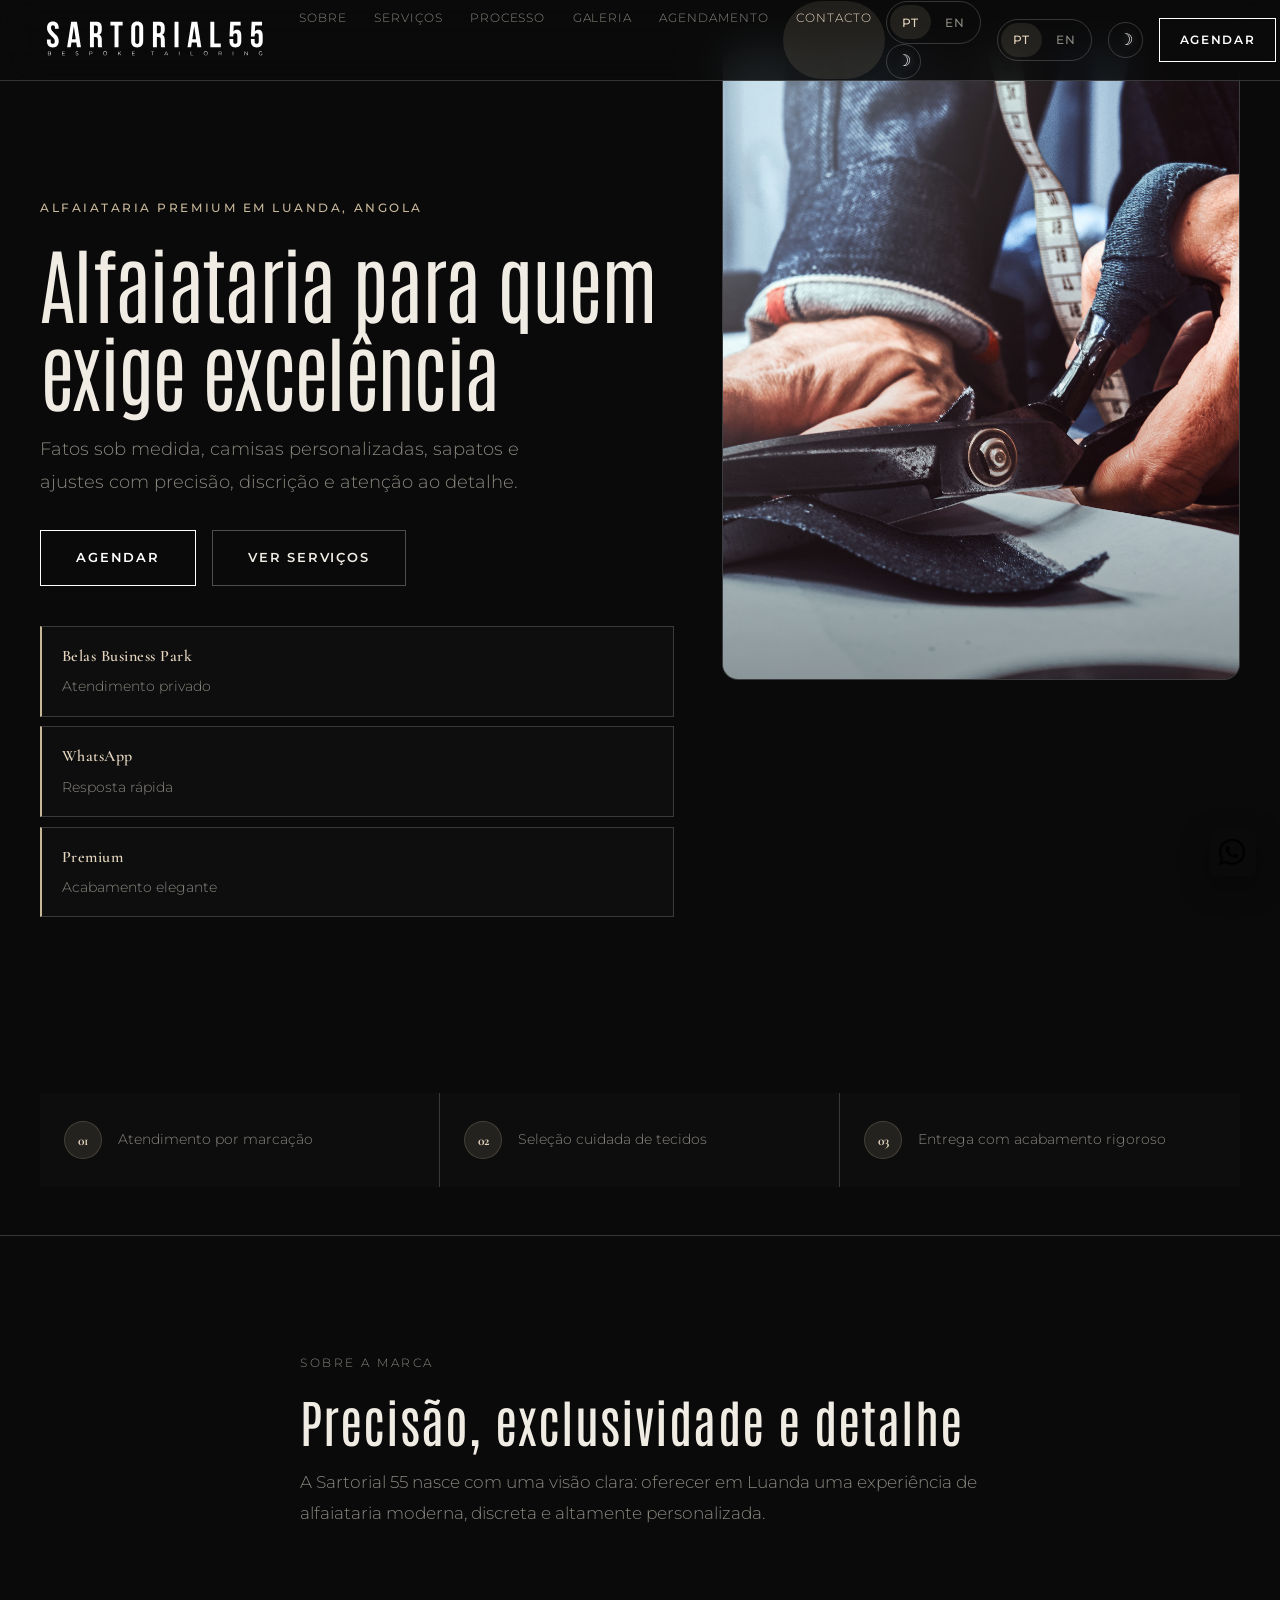
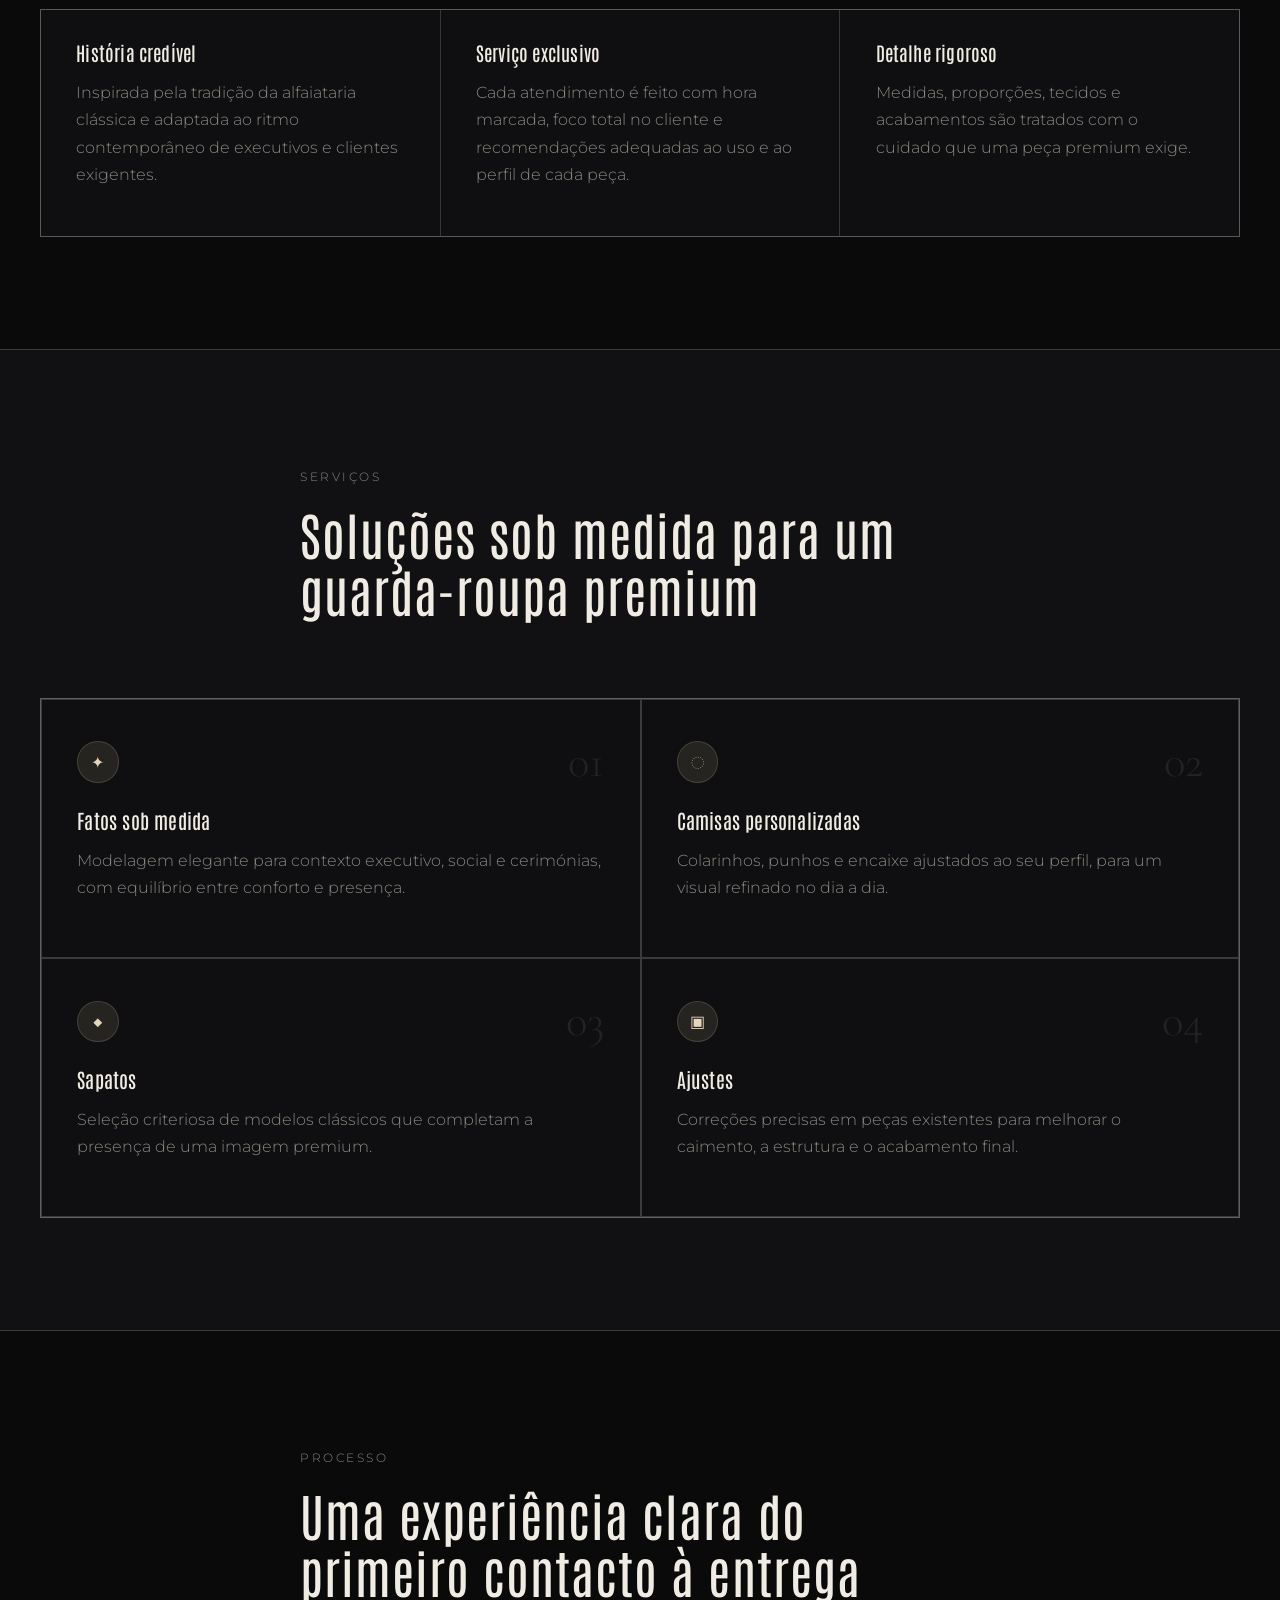
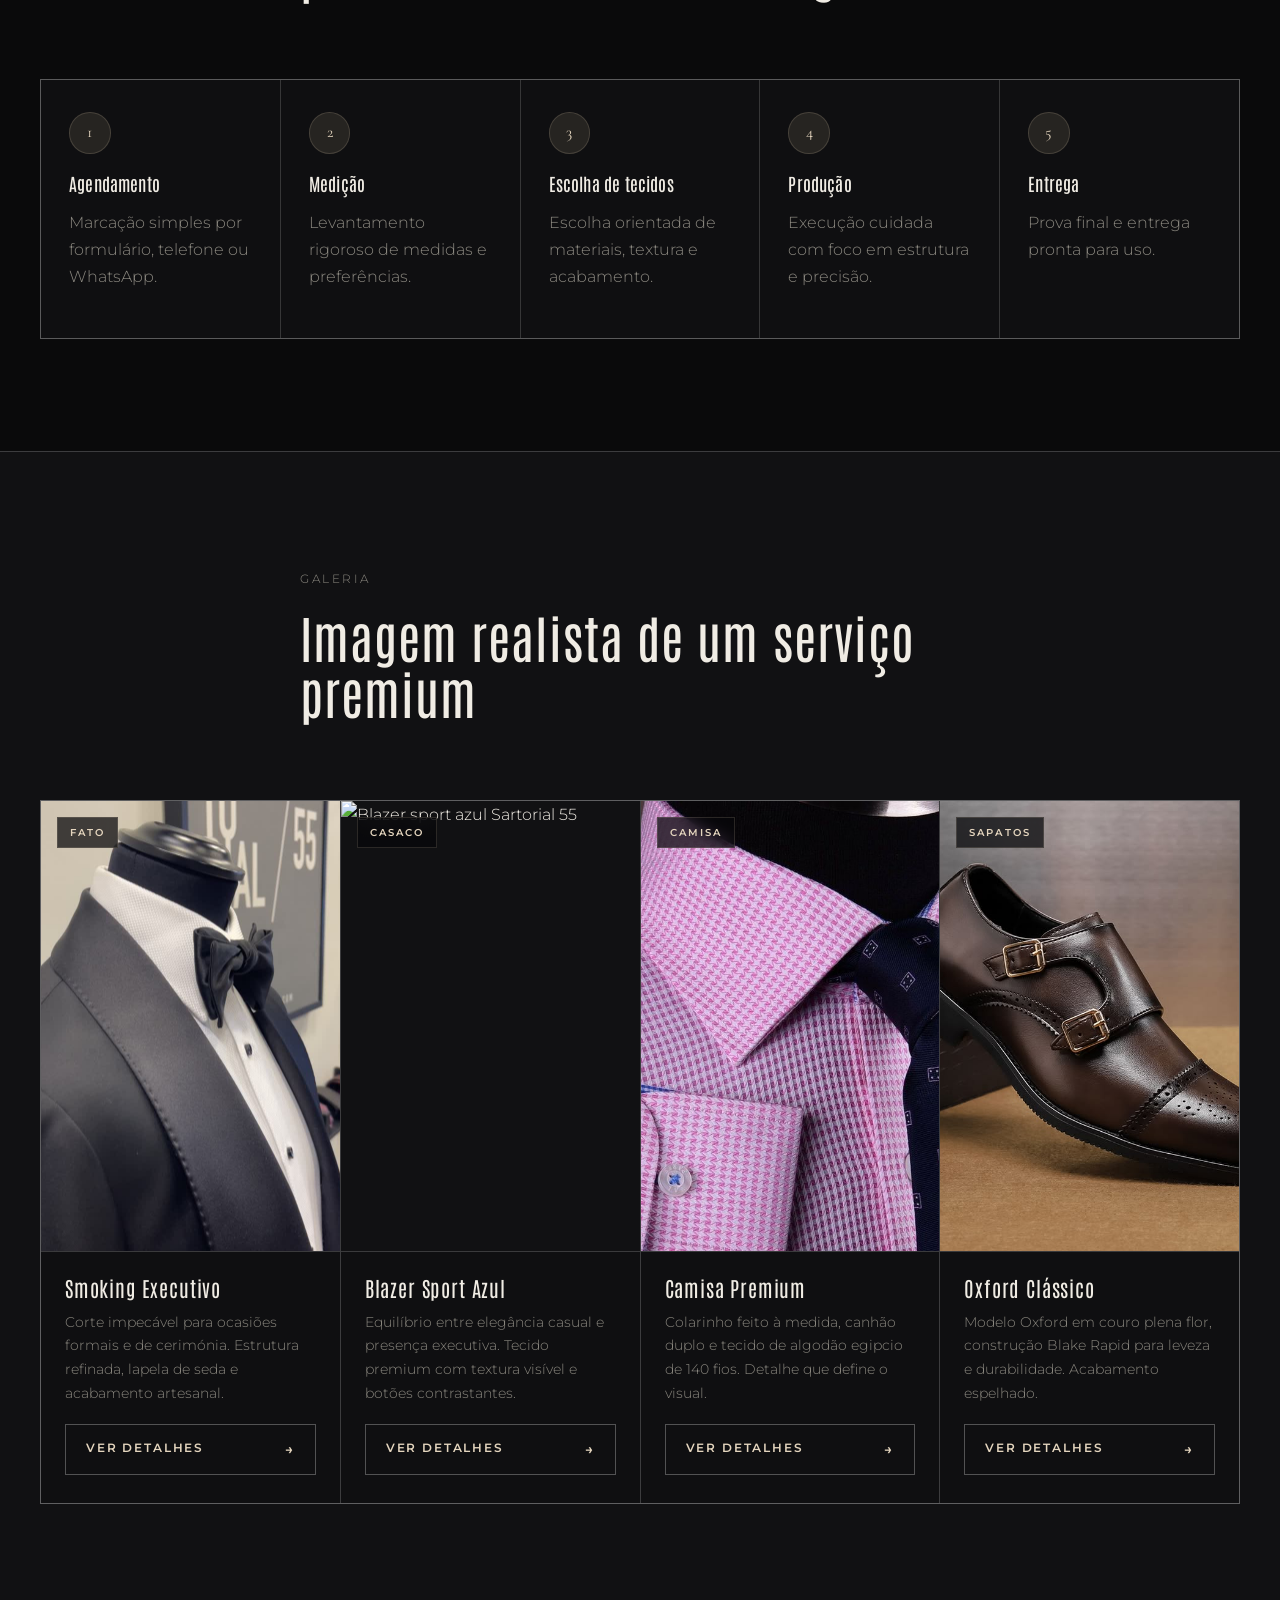
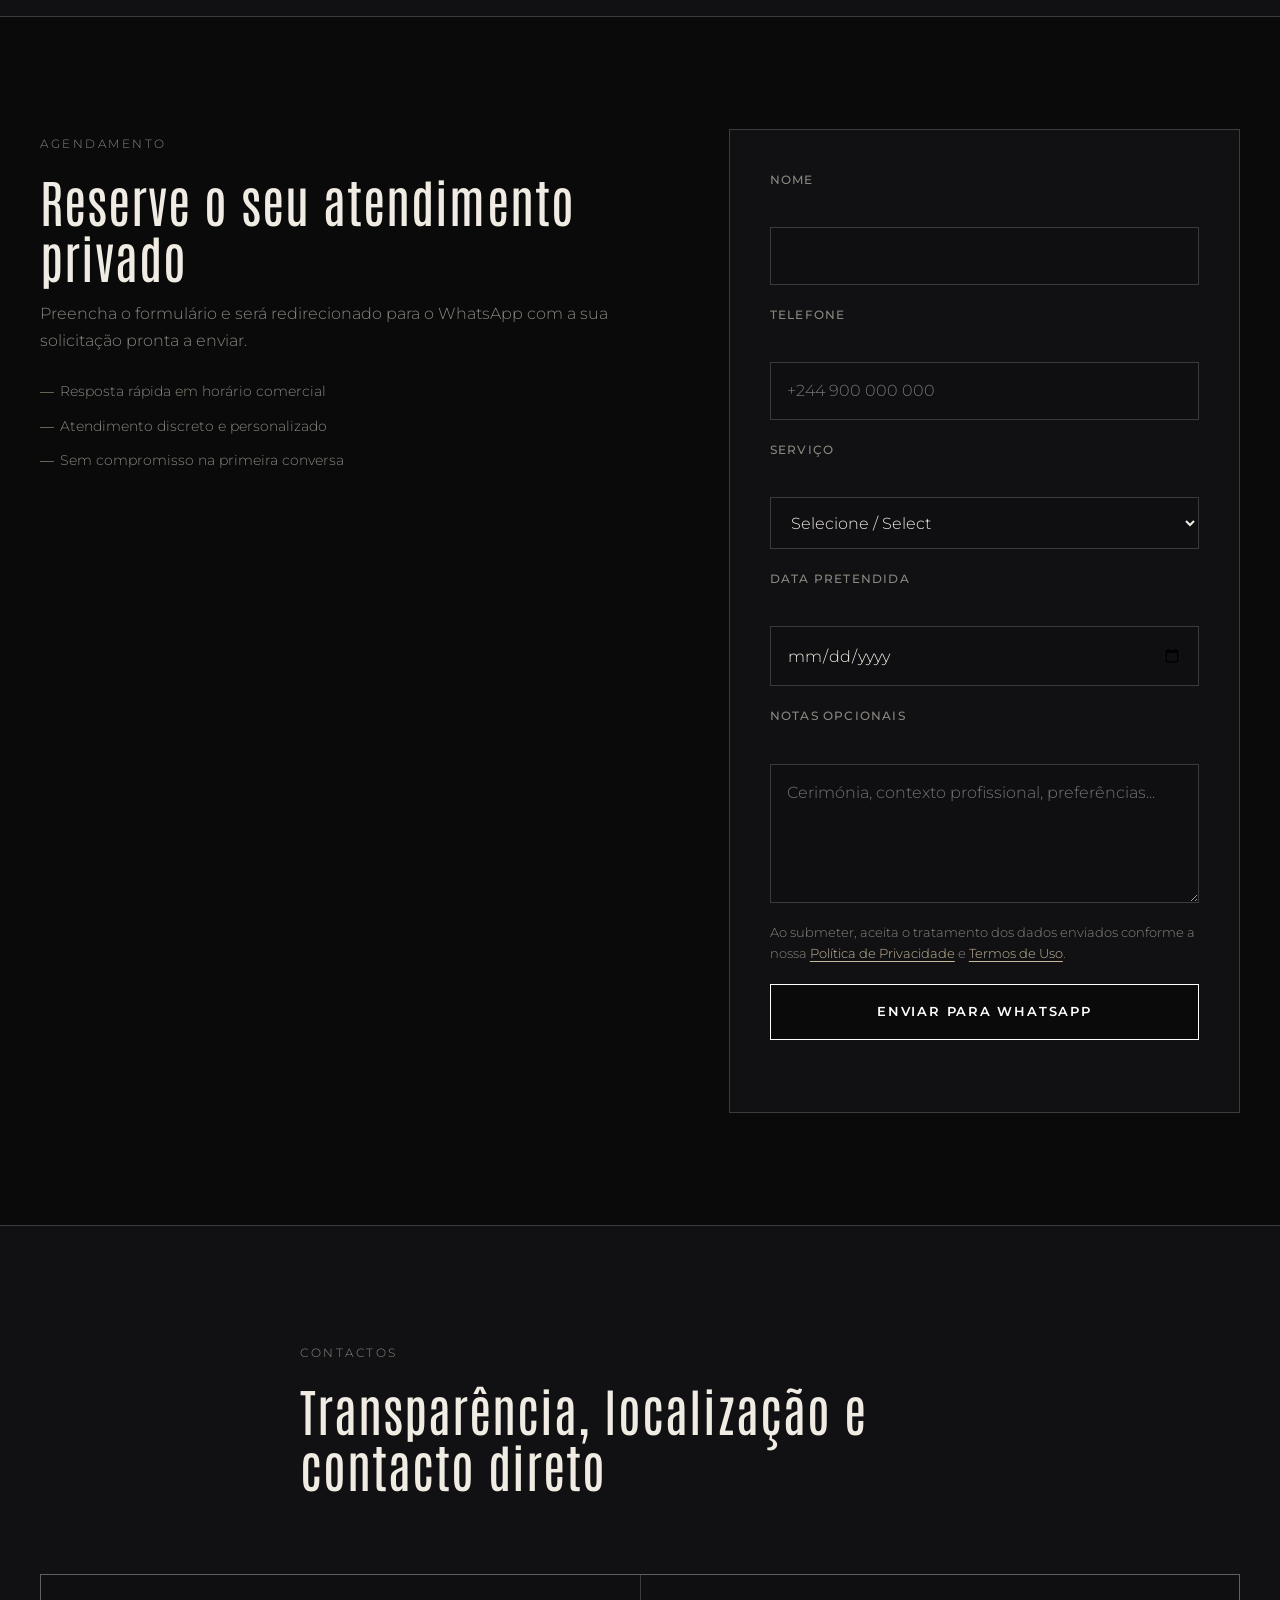
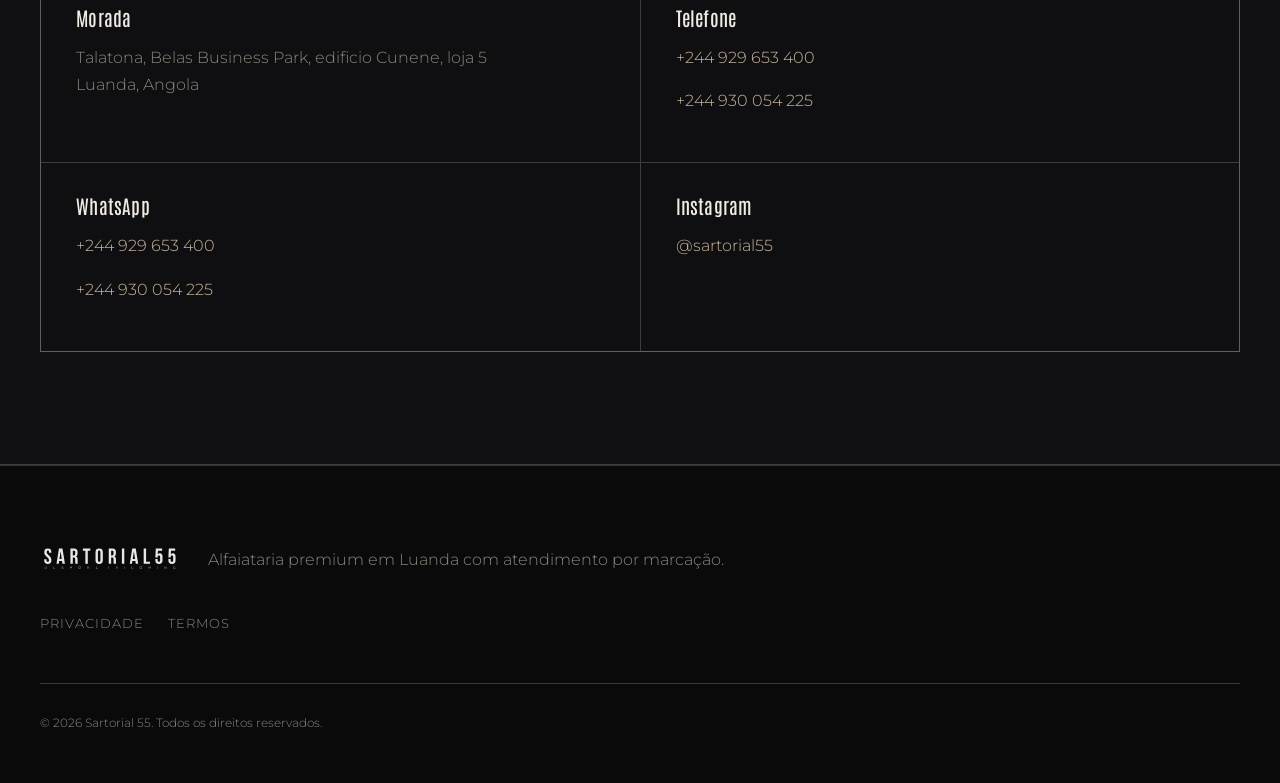
==== commit aebf191a: "Refactor brand logo handling for improved light/dark mode support Co-authored-by: Copilot <copilot@g" ====
--- a/index.html
+++ b/index.html
@@ -55,16 +55,8 @@
       <div class="container site-header__bar">
         <a class="brand" href="#home" aria-label="Sartorial 55">
           <span class="brand__mark">
-            <picture>
-              <source srcset="assets/icons/logo-white-letter.svg" media="(prefers-color-scheme: dark)" />
-              <img src="assets/icons/logo-black-letter.svg" alt="Sartorial 55" width="36" height="36" decoding="async" loading="eager" />
-            </picture>
+            <img class="brand__logo" src="assets/icons/logo-white-letter.svg" alt="Sartorial 55" width="36" height="36" decoding="async" loading="eager" />
           </span>
-            <span class="brand__mark">
-              <img class="brand__logo brand__logo--dark" src="assets/icons/logo-black-letter.svg" alt="Sartorial 55" width="36" height="36" decoding="async" loading="eager" />
-              <img class="brand__logo brand__logo--light" src="assets/icons/logo-white-letter.svg" alt="Sartorial 55" width="36" height="36" decoding="async" loading="eager" />
-            </span>
-          
         </a>
 
         <nav class="site-nav" id="site-nav" aria-label="Navegação principal">
--- a/style.css
+++ b/style.css
@@ -95,11 +95,9 @@
 .brand:hover{opacity:.8}
 .brand strong{display:block;font-family:var(--font-heading);font-size:1.1rem;font-weight:500;letter-spacing:.1em;color:var(--text)}
 .brand small{display:block;color:var(--muted);font-size:.72rem;letter-spacing:.1em;text-transform:uppercase}
-.brand__mark{display:inline-grid;place-items:center;width:160px;height:auto;border:0;border-radius:0;overflow:visible;flex-shrink:0;transition:border-color .2s,background .2s}
+.brand__mark{display:inline-grid;place-items:center;width:230px;height:auto;border:0;border-radius:0;overflow:visible;flex-shrink:0;transition:border-color .2s,background .2s}
 .brand__mark img{width:100%;height:auto;object-fit:contain;display:block;border-radius:0}
-.brand__logo--light{display:none}
-body.light-mode .brand__logo--light{display:block}
-body.light-mode .brand__logo--dark{display:none}
+
 .brand:hover .brand__mark{background:var(--accent-dim);/* border removed */}
 
 .site-nav{position:fixed;inset:80px 0 auto 0;padding:1.5rem 1.5rem 2rem;display:none;flex-direction:column;gap:.1rem;background:var(--nav-bg);backdrop-filter:blur(20px);border-bottom:1px solid var(--line)}
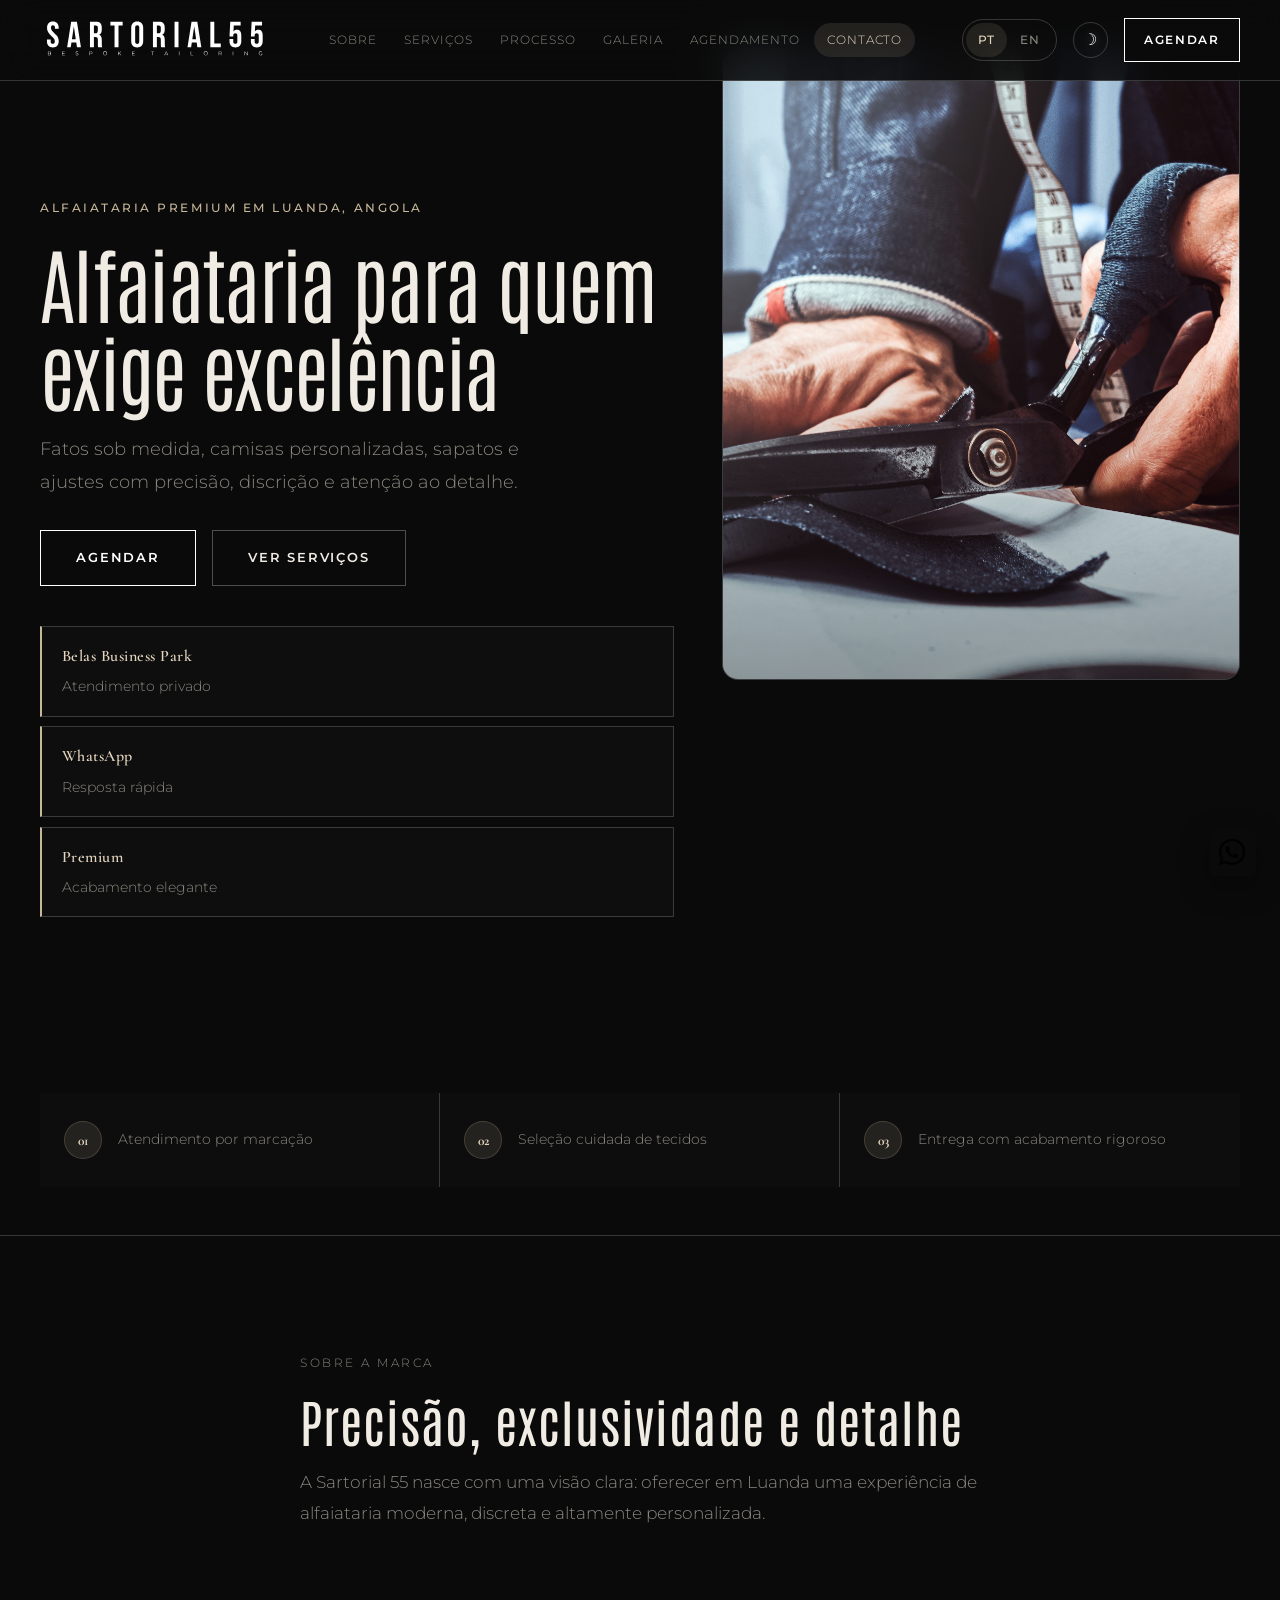
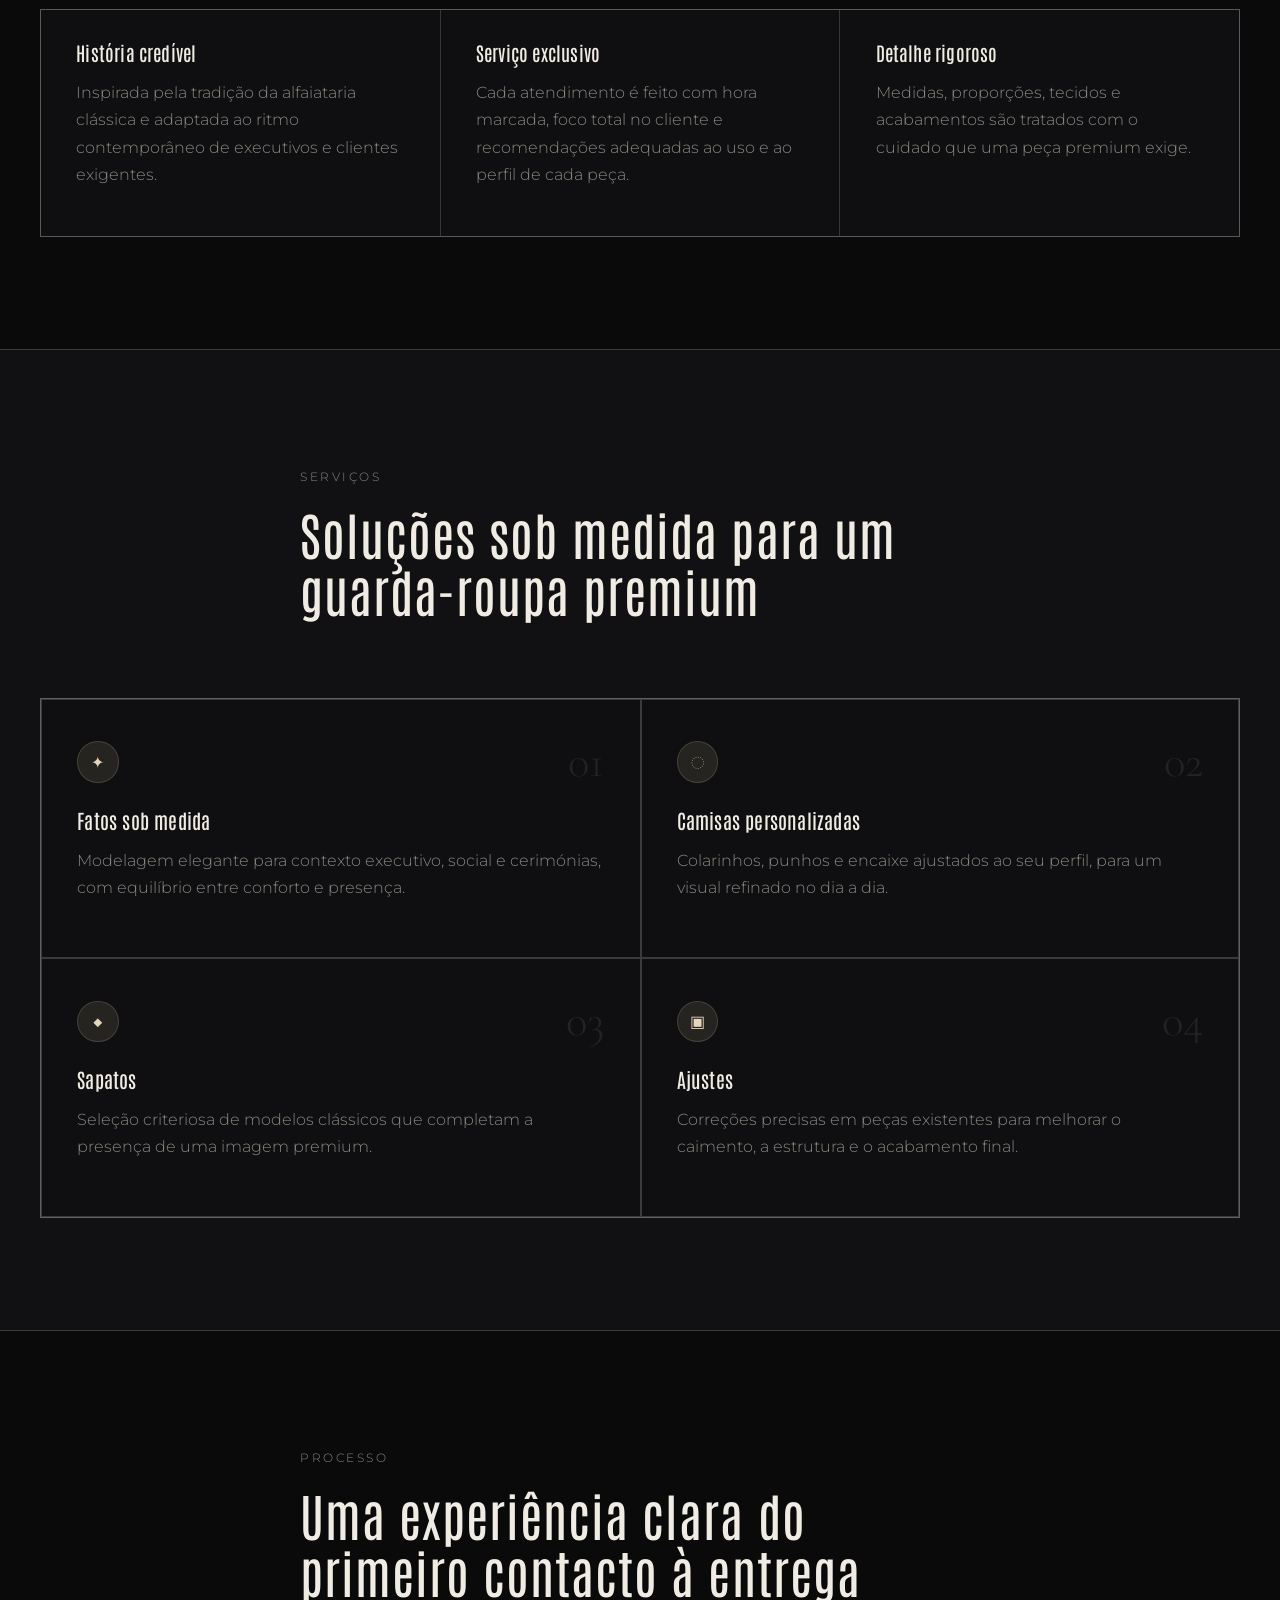
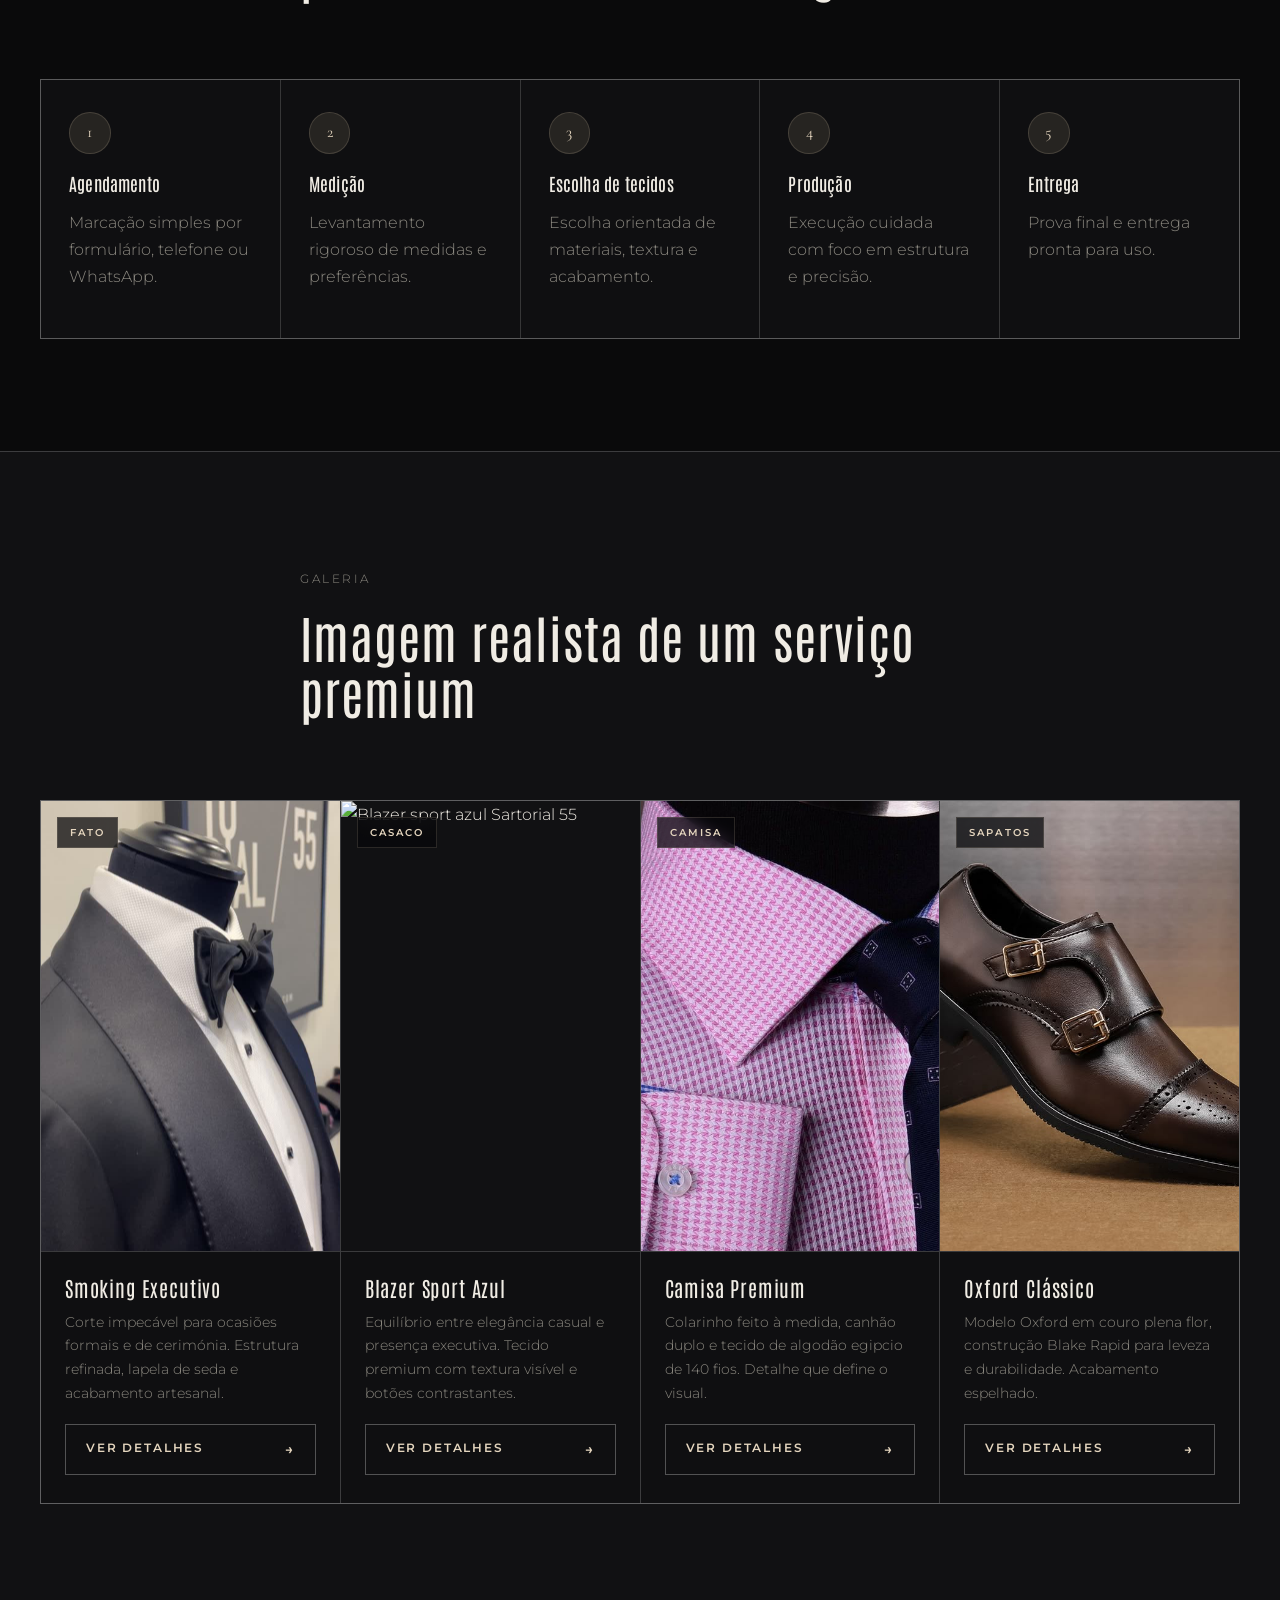
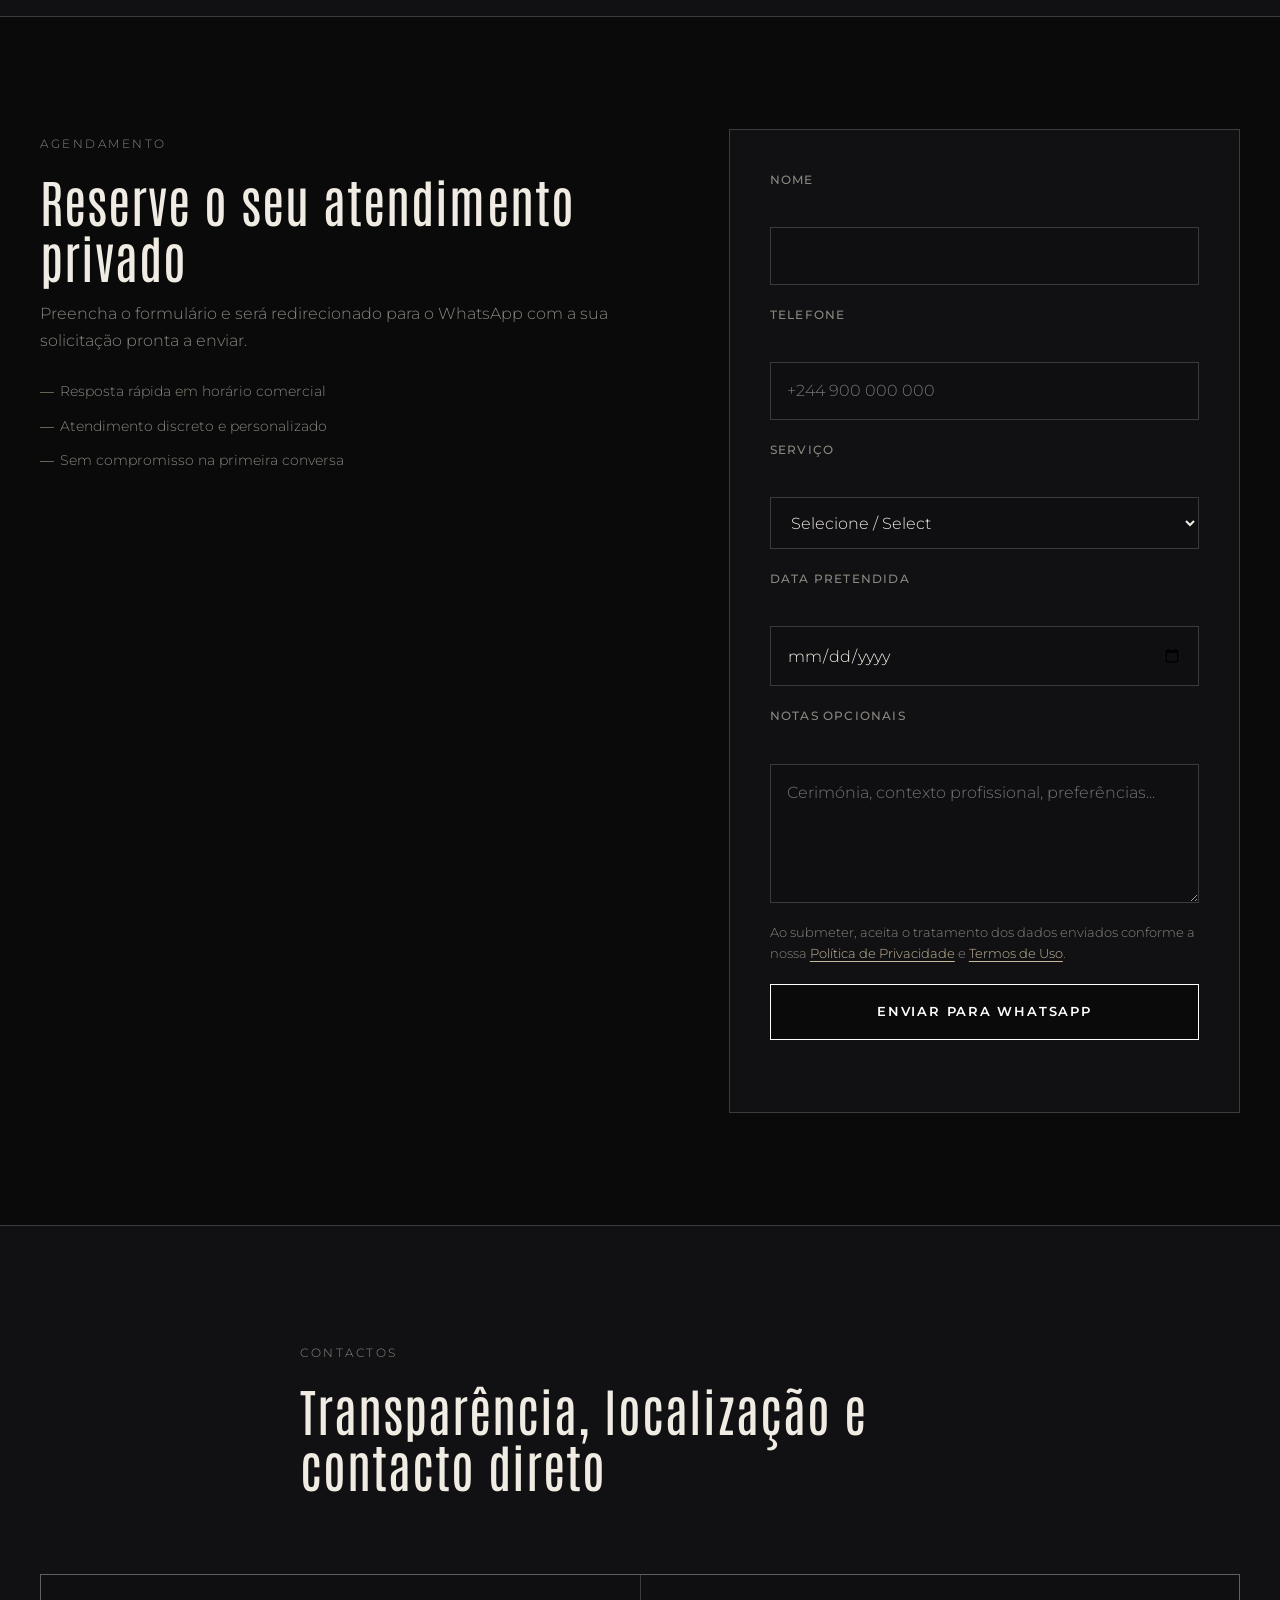
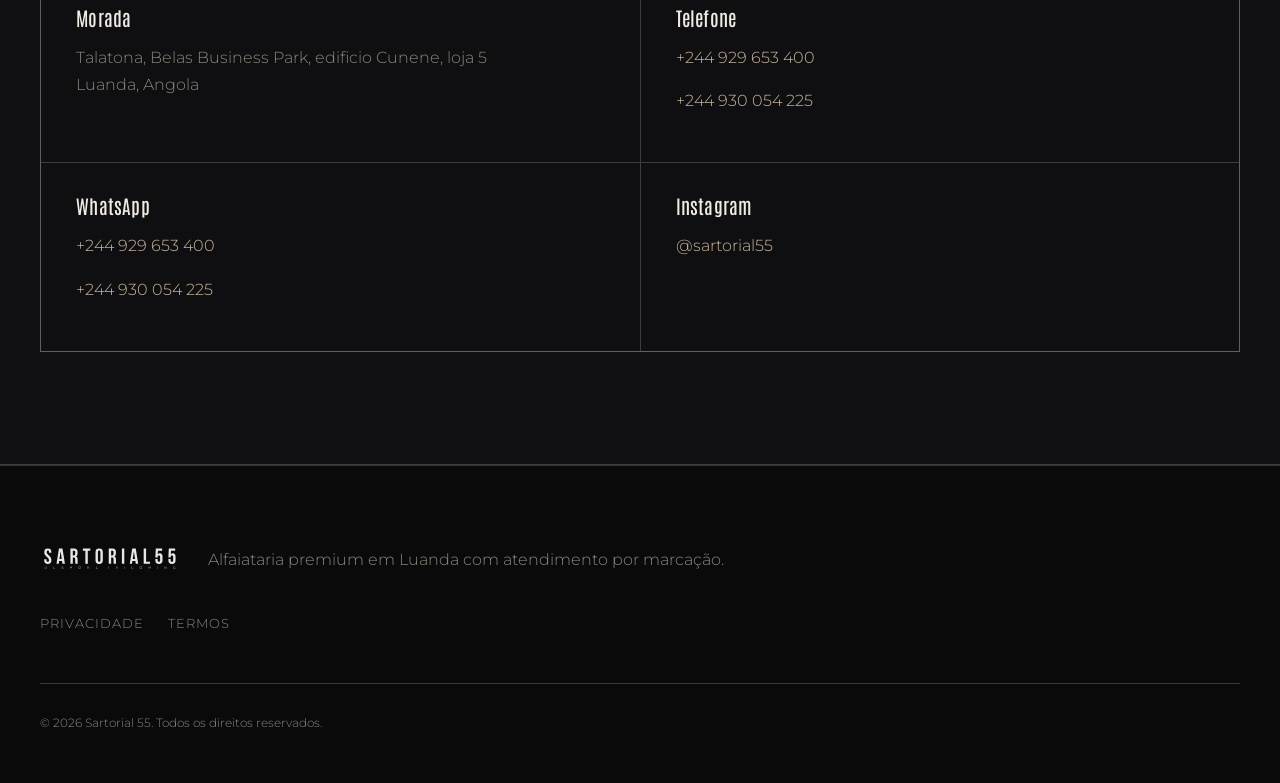
==== commit 0e424504: "Refactor code structure for improved readability and maintainability Co-authored-by: Copilot <copilo" ====
--- a/index.html
+++ b/index.html
@@ -1,34 +1,30 @@
 <!DOCTYPE html>
 <html lang="pt-AO">
-  <head>
-    <meta charset="UTF-8" />
-    <meta name="viewport" content="width=device-width, initial-scale=1.0" />
-    <title>Sartorial 55 | Alfaiataria Premium em Luanda</title>
-    <meta
-      name="description"
-      content="Sartorial 55 é uma alfaiataria premium em Luanda com fatos sob medida, camisas personalizadas, sapatos e ajustes com atendimento por marcação."
-    />
-    <meta
-      name="keywords"
-      content="alfaiataria Luanda, fatos sob medida Angola, camisas personalizadas Luanda, Sartorial 55"
-    />
-    <meta name="author" content="Sartorial 55" />
-    <meta name="theme-color" content="#0c0c0d" />
-    <meta name="robots" content="index,follow" />
-    <meta property="og:title" content="Sartorial 55 | Alfaiataria Premium em Luanda" />
-    <meta
-      property="og:description"
-      content="Precisão, exclusividade e detalhe para clientes que exigem excelência."
-    />
-    <meta property="og:type" content="website" />
-    <meta property="og:locale" content="pt_AO" />
-    <link rel="preconnect" href="https://fonts.googleapis.com" />
-    <link rel="preconnect" href="https://fonts.gstatic.com" crossorigin />
-    <link href="https://fonts.googleapis.com/css2?family=Antonio:wght@300;400;500;600;700&family=Cormorant+Garamond:ital,wght@0,300;0,400;0,600;1,300;1,400&family=Montserrat:wght@300;400;500;600&display=swap" rel="stylesheet" />
+
+<head>
+  <meta charset="UTF-8" />
+  <meta name="viewport" content="width=device-width, initial-scale=1.0" />
+  <title>Sartorial 55 | Alfaiataria Premium em Luanda</title>
+  <meta name="description"
+    content="Sartorial 55 é uma alfaiataria premium em Luanda com fatos sob medida, camisas personalizadas, sapatos e ajustes com atendimento por marcação." />
+  <meta name="keywords"
+    content="alfaiataria Luanda, fatos sob medida Angola, camisas personalizadas Luanda, Sartorial 55" />
+  <meta name="author" content="Sartorial 55" />
+  <meta name="theme-color" content="#0c0c0d" />
+  <meta name="robots" content="index,follow" />
+  <meta property="og:title" content="Sartorial 55 | Alfaiataria Premium em Luanda" />
+  <meta property="og:description" content="Precisão, exclusividade e detalhe para clientes que exigem excelência." />
+  <meta property="og:type" content="website" />
+  <meta property="og:locale" content="pt_AO" />
+  <link rel="preconnect" href="https://fonts.googleapis.com" />
+  <link rel="preconnect" href="https://fonts.gstatic.com" crossorigin />
+  <link
+    href="https://fonts.googleapis.com/css2?family=Antonio:wght@300;400;500;600;700&family=Cormorant+Garamond:ital,wght@0,300;0,400;0,600;1,300;1,400&family=Montserrat:wght@300;400;500;600&display=swap"
+    rel="stylesheet" />
   <link rel="icon" href="assets/icons/logo-black-letter.svg" type="image/svg+xml" />
   <link rel="preload" as="image" href="assets/icons/logo-black-letter.svg" fetchpriority="high" />
-    <link rel="stylesheet" href="style.css" />
-    <script type="application/ld+json">
+  <link rel="stylesheet" href="style.css" />
+  <script type="application/ld+json">
       {
         "@context": "https://schema.org",
         "@type": "LocalBusiness",
@@ -47,39 +43,23 @@
         "sameAs": ["https://www.instagram.com/sartorial55/"]
       }
     </script>
-  </head>
-  <body>
-    <a class="skip-link" href="#main-content">Avançar para o conteúdo</a>
-
-    <header class="site-header" id="home">
-      <div class="container site-header__bar">
-        <a class="brand" href="#home" aria-label="Sartorial 55">
-          <span class="brand__mark">
-            <img class="brand__logo" src="assets/icons/logo-white-letter.svg" alt="Sartorial 55" width="36" height="36" decoding="async" loading="eager" />
-          </span>
-        </a>
-
-        <nav class="site-nav" id="site-nav" aria-label="Navegação principal">
-          <a href="#about"><span data-lang="pt">Sobre</span><span data-lang="en">About</span></a>
-          <a href="#services"><span data-lang="pt">Serviços</span><span data-lang="en">Services</span></a>
-          <a href="#process"><span data-lang="pt">Processo</span><span data-lang="en">Process</span></a>
-          <a href="#gallery"><span data-lang="pt">Galeria</span><span data-lang="en">Gallery</span></a>
-          <a href="#booking"><span data-lang="pt">Agendamento</span><span data-lang="en">Booking</span></a>
-          <a href="#contact"><span data-lang="pt">Contacto</span><span data-lang="en">Contact</span></a>
-          <!-- Mobile-only copies of language and theme controls (shown under 425px inside the menu) -->
-          <div class="mobile-controls" aria-hidden="true">
-            <div class="lang-switch" aria-label="Language selector">
-              <button class="lang-switch__btn is-active" type="button" data-set-language="pt">PT</button>
-              <button class="lang-switch__btn" type="button" data-set-language="en">EN</button>
-            </div>
-            <button class="theme-toggle" type="button" aria-label="Alternar modo claro/escuro" title="Alternar tema">
-              <span class="theme-toggle__icon theme-toggle__icon--moon" aria-hidden="true">☽</span>
-              <span class="theme-toggle__icon theme-toggle__icon--sun" aria-hidden="true">☀</span>
-            </button>
-          </div>
-        </nav>
-
-        <div class="site-header__actions">
+</head>
+
+<body>
+  <a class="skip-link" href="#main-content">Avançar para o conteúdo</a>
+
+  <header class="site-header" id="home">
+    <div class="container site-header__bar">
+      <a class="brand" href="#home" aria-label="Sartorial 55">
+        <span class="brand__mark">
+          <img class="brand__logo" src="assets/icons/logo-white-letter.svg" alt="Sartorial 55" width="36" height="36"
+            decoding="async" loading="eager" />
+        </span>
+      </a>
+
+      <nav class="site-nav" id="site-nav" aria-label="Navegação principal">
+
+        <div class="site-header-mobile__actions">
           <div class="lang-switch" aria-label="Language selector">
             <button class="lang-switch__btn is-active" type="button" data-set-language="pt">PT</button>
             <button class="lang-switch__btn" type="button" data-set-language="en">EN</button>
@@ -88,325 +68,400 @@
             <span class="theme-toggle__icon theme-toggle__icon--moon" aria-hidden="true">☽</span>
             <span class="theme-toggle__icon theme-toggle__icon--sun" aria-hidden="true">☀</span>
           </button>
-          <a class="btn btn--small" href="#booking">
-            <span data-lang="pt">Agendar</span><span data-lang="en">Book Appointment</span>
-          </a>
-          <button class="menu-toggle" type="button" aria-expanded="false" aria-controls="site-nav">
-            <span></span><span></span><span></span>
-            <span class="sr-only">Abrir menu</span>
-          </button>
-        </div>
-      </div>
-    </header>
-
-    <main id="main-content">
-      <section class="hero section section--first">
-        <div class="container hero__grid">
-          <div class="hero__content reveal">
-            <p class="eyebrow">
-              <span data-lang="pt">Alfaiataria premium em Luanda, Angola</span>
-              <span data-lang="en">Premium tailoring in Luanda, Angola</span>
-            </p>
-            <h1>
-              <span data-lang="pt">Alfaiataria para quem exige excelência</span>
-              <span data-lang="en">Tailored for those who demand excellence</span>
-            </h1>
-            <p class="hero__lead">
-              <span data-lang="pt">
-                Fatos sob medida, camisas personalizadas, sapatos e ajustes com precisão, discrição e atenção ao detalhe.
-              </span>
-              <span data-lang="en">
-                Bespoke suits, custom shirts, shoes and alterations crafted with precision, discretion and attention to detail.
-              </span>
-            </p>
-            <div class="hero__actions">
-              <a class="btn" href="#booking"><span data-lang="pt">Agendar</span><span data-lang="en">Book Appointment</span></a>
-              <a class="btn btn--ghost" href="#services"><span data-lang="pt">Ver Serviços</span><span data-lang="en">Explore Services</span></a>
-            </div>
-            <ul class="hero__meta" aria-label="Destaques">
-              <li><strong>Belas Business Park</strong><span data-lang="pt">Atendimento privado</span><span data-lang="en">Private appointments</span></li>
-              <li><strong>WhatsApp</strong><span data-lang="pt">Resposta rápida</span><span data-lang="en">Fast response</span></li>
-              <li><strong>Premium</strong><span data-lang="pt">Acabamento elegante</span><span data-lang="en">Elegant finishing</span></li>
-            </ul>
-          </div>
-
-          <div class="hero__media reveal">
-            <picture>
-              <img
-                src="assets/images/taylor.jpg"
-                alt="Alfaiate a trabalhar na Sartorial 55, Luanda"
-                width="960"
-                height="1200"
-                decoding="async"
-                fetchpriority="high"
-              />
-            </picture>
-          </div>
-        </div>
-      </section>
-
-      <section class="section section--compact trust-bar">
-        <div class="container trust-bar__grid">
-          <div>
-            <strong>01</strong>
-            <span data-lang="pt">Atendimento por marcação</span>
-            <span data-lang="en">By-appointment service</span>
-          </div>
-          <div>
-            <strong>02</strong>
-            <span data-lang="pt">Seleção cuidada de tecidos</span>
-            <span data-lang="en">Curated fabric selection</span>
-          </div>
-          <div>
-            <strong>03</strong>
-            <span data-lang="pt">Entrega com acabamento rigoroso</span>
-            <span data-lang="en">Delivery with refined finishing</span>
-          </div>
-        </div>
-      </section>
-
-      <section class="section" id="about">
-        <div class="container section-heading reveal">
-          <p class="eyebrow"><span data-lang="pt">Sobre a marca</span><span data-lang="en">About the brand</span></p>
-          <h2>
-            <span data-lang="pt">Precisão, exclusividade e detalhe</span>
-            <span data-lang="en">Precision, exclusivity and detail</span>
-          </h2>
-          <p>
+        </div>
+
+        <a href="#about"><span data-lang="pt">Sobre</span><span data-lang="en">About</span></a>
+        <a href="#services"><span data-lang="pt">Serviços</span><span data-lang="en">Services</span></a>
+        <a href="#process"><span data-lang="pt">Processo</span><span data-lang="en">Process</span></a>
+        <a href="#gallery"><span data-lang="pt">Galeria</span><span data-lang="en">Gallery</span></a>
+        <a href="#booking"><span data-lang="pt">Agendamento</span><span data-lang="en">Booking</span></a>
+        <a href="#contact"><span data-lang="pt">Contacto</span><span data-lang="en">Contact</span></a>
+      </nav>
+
+      <div class="site-header__actions">
+        <div class="lang-switch" aria-label="Language selector">
+          <button class="lang-switch__btn is-active" type="button" data-set-language="pt">PT</button>
+          <button class="lang-switch__btn" type="button" data-set-language="en">EN</button>
+        </div>
+        <button class="theme-toggle" type="button" aria-label="Alternar modo claro/escuro" title="Alternar tema">
+          <span class="theme-toggle__icon theme-toggle__icon--moon" aria-hidden="true">☽</span>
+          <span class="theme-toggle__icon theme-toggle__icon--sun" aria-hidden="true">☀</span>
+        </button>
+        <a class="btn btn--small" href="#booking">
+          <span data-lang="pt">Agendar</span><span data-lang="en">Book Appointment</span>
+        </a>
+        <button class="menu-toggle" type="button" aria-expanded="false" aria-controls="site-nav">
+          <span></span><span></span><span></span>
+          <span class="sr-only">Abrir menu</span>
+        </button>
+      </div>
+    </div>
+  </header>
+
+  <main id="main-content">
+    <section class="hero section section--first">
+      <div class="container hero__grid">
+        <div class="hero__content reveal">
+          <p class="eyebrow">
+            <span data-lang="pt">Alfaiataria premium em Luanda, Angola</span>
+            <span data-lang="en">Premium tailoring in Luanda, Angola</span>
+          </p>
+          <h1>
+            <span data-lang="pt">Alfaiataria para quem exige excelência</span>
+            <span data-lang="en">Tailored for those who demand excellence</span>
+          </h1>
+          <p class="hero__lead">
             <span data-lang="pt">
-              A Sartorial 55 nasce com uma visão clara: oferecer em Luanda uma experiência de alfaiataria moderna, discreta e altamente personalizada.
+              Fatos sob medida, camisas personalizadas, sapatos e ajustes com precisão, discrição e atenção ao detalhe.
             </span>
             <span data-lang="en">
-              Sartorial 55 was created to bring Luanda a modern, discreet and highly personalized tailoring experience.
+              Bespoke suits, custom shirts, shoes and alterations crafted with precision, discretion and attention to
+              detail.
             </span>
           </p>
-        </div>
-
-        <div class="container cards-grid cards-grid--three">
-          <article class="card reveal">
-            <h3><span data-lang="pt">História credível</span><span data-lang="en">Credible heritage</span></h3>
-            <p>
-              <span data-lang="pt">Inspirada pela tradição da alfaiataria clássica e adaptada ao ritmo contemporâneo de executivos e clientes exigentes.</span>
-              <span data-lang="en">Inspired by classic tailoring traditions and adapted to the pace of modern professionals and discerning clients.</span>
-            </p>
-          </article>
-          <article class="card reveal">
-            <h3><span data-lang="pt">Serviço exclusivo</span><span data-lang="en">Exclusive service</span></h3>
-            <p>
-              <span data-lang="pt">Cada atendimento é feito com hora marcada, foco total no cliente e recomendações adequadas ao uso e ao perfil de cada peça.</span>
-              <span data-lang="en">Every appointment is private, focused and tailored to the client’s needs, use case and personal style.</span>
-            </p>
-          </article>
-          <article class="card reveal">
-            <h3><span data-lang="pt">Detalhe rigoroso</span><span data-lang="en">Rigorous detail</span></h3>
-            <p>
-              <span data-lang="pt">Medidas, proporções, tecidos e acabamentos são tratados com o cuidado que uma peça premium exige.</span>
-              <span data-lang="en">Measurements, proportions, fabrics and finishing are handled with the care premium garments deserve.</span>
-            </p>
-          </article>
-        </div>
-      </section>
-
-      <section class="section section--alt" id="services">
-        <div class="container section-heading reveal">
-          <p class="eyebrow"><span data-lang="pt">Serviços</span><span data-lang="en">Services</span></p>
-          <h2><span data-lang="pt">Soluções sob medida para um guarda-roupa premium</span><span data-lang="en">Tailored solutions for a premium wardrobe</span></h2>
-        </div>
-
-        <div class="container cards-grid cards-grid--two">
-          <article class="service-card reveal">
-            <div class="service-card__top">
-              <span class="icon-badge" aria-hidden="true">✦</span>
-              <span class="service-card__number">01</span>
-            </div>
-            <h3><span data-lang="pt">Fatos sob medida</span><span data-lang="en">Bespoke suits</span></h3>
-            <p><span data-lang="pt">Modelagem elegante para contexto executivo, social e cerimónias, com equilíbrio entre conforto e presença.</span><span data-lang="en">Elegant tailoring for business, formal and ceremonial moments, balancing comfort and presence.</span></p>
-          </article>
-          <article class="service-card reveal">
-            <div class="service-card__top">
-              <span class="icon-badge" aria-hidden="true">◌</span>
-              <span class="service-card__number">02</span>
-            </div>
-            <h3><span data-lang="pt">Camisas personalizadas</span><span data-lang="en">Custom shirts</span></h3>
-            <p><span data-lang="pt">Colarinhos, punhos e encaixe ajustados ao seu perfil, para um visual refinado no dia a dia.</span><span data-lang="en">Collars, cuffs and fit shaped around your preferences for a refined daily look.</span></p>
-          </article>
-          <article class="service-card reveal">
-            <div class="service-card__top">
-              <span class="icon-badge" aria-hidden="true">◆</span>
-              <span class="service-card__number">03</span>
-            </div>
-            <h3><span data-lang="pt">Sapatos</span><span data-lang="en">Shoes</span></h3>
-            <p><span data-lang="pt">Seleção criteriosa de modelos clássicos que completam a presença de uma imagem premium.</span><span data-lang="en">A curated selection of timeless models that complete a premium image.</span></p>
-          </article>
-          <article class="service-card reveal">
-            <div class="service-card__top">
-              <span class="icon-badge" aria-hidden="true">▣</span>
-              <span class="service-card__number">04</span>
-            </div>
-            <h3><span data-lang="pt">Ajustes</span><span data-lang="en">Alterations</span></h3>
-            <p><span data-lang="pt">Correções precisas em peças existentes para melhorar o caimento, a estrutura e o acabamento final.</span><span data-lang="en">Precise alterations to improve drape, structure and overall finishing in existing garments.</span></p>
-          </article>
-        </div>
-      </section>
-
-      <section class="section" id="process">
-        <div class="container section-heading reveal">
-          <p class="eyebrow"><span data-lang="pt">Processo</span><span data-lang="en">Process</span></p>
-          <h2><span data-lang="pt">Uma experiência clara do primeiro contacto à entrega</span><span data-lang="en">A clear experience from first contact to delivery</span></h2>
-        </div>
-        <div class="container process-grid">
-          <article class="process-step reveal"><strong>1</strong><h3><span data-lang="pt">Agendamento</span><span data-lang="en">Appointment</span></h3><p><span data-lang="pt">Marcação simples por formulário, telefone ou WhatsApp.</span><span data-lang="en">Book easily via form, phone or WhatsApp.</span></p></article>
-          <article class="process-step reveal"><strong>2</strong><h3><span data-lang="pt">Medição</span><span data-lang="en">Measurement</span></h3><p><span data-lang="pt">Levantamento rigoroso de medidas e preferências.</span><span data-lang="en">Accurate measurements and style preferences are captured.</span></p></article>
-          <article class="process-step reveal"><strong>3</strong><h3><span data-lang="pt">Escolha de tecidos</span><span data-lang="en">Fabric selection</span></h3><p><span data-lang="pt">Escolha orientada de materiais, textura e acabamento.</span><span data-lang="en">Fabrics, texture and finishing are selected with guidance.</span></p></article>
-          <article class="process-step reveal"><strong>4</strong><h3><span data-lang="pt">Produção</span><span data-lang="en">Production</span></h3><p><span data-lang="pt">Execução cuidada com foco em estrutura e precisão.</span><span data-lang="en">Crafting begins with a focus on structure and precision.</span></p></article>
-          <article class="process-step reveal"><strong>5</strong><h3><span data-lang="pt">Entrega</span><span data-lang="en">Delivery</span></h3><p><span data-lang="pt">Prova final e entrega pronta para uso.</span><span data-lang="en">Final fitting and delivery, ready to wear.</span></p></article>
-        </div>
-      </section>
-
-      <section class="section section--alt" id="gallery">
-        <div class="container section-heading reveal">
-          <p class="eyebrow"><span data-lang="pt">Galeria</span><span data-lang="en">Gallery</span></p>
-          <h2><span data-lang="pt">Imagem realista de um serviço premium</span><span data-lang="en">A realistic glimpse of premium tailoring</span></h2>
-        </div>
-        <div class="container" id="premium-gallery" role="list" aria-label="Galeria de produtos"></div>
-      </section>
-
-      <!-- Gallery Modal -->
-      <div class="gallery-modal" id="gallery-modal" role="dialog" aria-modal="true" aria-labelledby="modal-title" hidden>
-        <div class="gallery-modal__backdrop" id="modal-backdrop"></div>
-        <div class="gallery-modal__panel">
-          <button class="gallery-modal__close" id="modal-close" type="button" aria-label="Fechar modal">✕</button>
-          <div class="gallery-modal__inner">
-            <div class="gallery-modal__image-wrap">
-              <img id="modal-img" src="" alt="" loading="lazy" decoding="async" width="640" height="800" />
-            </div>
-            <div class="gallery-modal__content">
-              <span class="gallery-modal__type" id="modal-type"></span>
-              <h3 class="gallery-modal__title" id="modal-title"></h3>
-              <p class="gallery-modal__desc" id="modal-desc"></p>
-              <a class="btn" href="#booking" id="modal-cta">
-                <span data-lang="pt">Agendar</span><span data-lang="en">Book Appointment</span>
-              </a>
-            </div>
-          </div>
-        </div>
-      </div>
-
-      <section class="section" id="booking">
-        <div class="container booking-layout">
-          <div class="booking-copy reveal">
-            <p class="eyebrow"><span data-lang="pt">Agendamento</span><span data-lang="en">Booking</span></p>
-            <h2><span data-lang="pt">Reserve o seu atendimento privado</span><span data-lang="en">Reserve your private appointment</span></h2>
-            <p>
-              <span data-lang="pt">Preencha o formulário e será redirecionado para o WhatsApp com a sua solicitação pronta a enviar.</span>
-              <span data-lang="en">Fill in the form and you will be redirected to WhatsApp with your appointment request ready to send.</span>
-            </p>
-            <ul class="booking-points">
-              <li><span data-lang="pt">Resposta rápida em horário comercial</span><span data-lang="en">Fast response during business hours</span></li>
-              <li><span data-lang="pt">Atendimento discreto e personalizado</span><span data-lang="en">Discreet and personalized service</span></li>
-              <li><span data-lang="pt">Sem compromisso na primeira conversa</span><span data-lang="en">No obligation on the first conversation</span></li>
-            </ul>
-          </div>
-
-          <form class="booking-form reveal" id="booking-form" novalidate>
-            <div class="form-row">
-              <label for="name"><span data-lang="pt">Nome</span><span data-lang="en">Name</span></label>
-              <div id="error-name" class="field-error" aria-live="polite"></div>
-              <input id="name" name="name" type="text" autocomplete="name" required maxlength="80" pattern="^[A-Za-zÀ-ÖØ-öø-ÿ'\- ]{2,80}$" inputmode="text" aria-describedby="error-name form-feedback" />
-            </div>
-            <div class="form-row">
-              <label for="phone"><span data-lang="pt">Telefone</span><span data-lang="en">Phone</span></label>
-              <div id="error-phone" class="field-error" aria-live="polite"></div>
-              <input id="phone" name="phone" type="tel" autocomplete="tel" placeholder="+244 900 000 000" required maxlength="20" pattern="^[+()\d\s-]{9,20}$" inputmode="tel" aria-describedby="error-phone form-feedback" />
-            </div>
-            <div class="form-row">
-              <label for="service"><span data-lang="pt">Serviço</span><span data-lang="en">Service</span></label>
-              <div id="error-service" class="field-error" aria-live="polite"></div>
-              <select id="service" name="service" required aria-describedby="error-service form-feedback">
-                <option value="">Selecione / Select</option>
-                <option value="Fato sob medida / Bespoke suit">Fato sob medida / Bespoke suit</option>
-                <option value="Camisa personalizada / Custom shirt">Camisa personalizada / Custom shirt</option>
-                <option value="Sapatos / Shoes">Sapatos / Shoes</option>
-                <option value="Ajustes / Alterations">Ajustes / Alterations</option>
-              </select>
-            </div>
-            <div class="form-row">
-              <label for="date"><span data-lang="pt">Data pretendida</span><span data-lang="en">Preferred date</span></label>
-              <div id="error-date" class="field-error" aria-live="polite"></div>
-              <input id="date" name="date" type="date" required aria-describedby="error-date form-feedback" />
-            </div>
-            <div class="form-row">
-              <label for="notes"><span data-lang="pt">Notas opcionais</span><span data-lang="en">Optional notes</span></label>
-              <div id="error-notes" class="field-error" aria-live="polite"></div>
-              <textarea id="notes" name="notes" rows="4" maxlength="500" placeholder="Cerimónia, contexto profissional, preferências..."></textarea>
-            </div>
-            <p class="form-note">
-              <span data-lang="pt">Ao submeter, aceita o tratamento dos dados enviados conforme a nossa</span>
-              <span data-lang="en">By submitting, you agree to the handling of your data in line with our</span>
-              <a href="privacy/index.html">Política de Privacidade</a>
-              <span data-lang="pt">e</span><span data-lang="en">and</span>
-              <a href="terms/index.html">Termos de Uso</a>.
-            </p>
-            <button class="btn btn--full" type="submit"><span data-lang="pt">Enviar para WhatsApp</span><span data-lang="en">Send to WhatsApp</span></button>
-            <p class="form-feedback" id="form-feedback" role="status" aria-live="polite"></p>
-          </form>
-        </div>
-      </section>
-
-      <section class="section section--alt" id="contact">
-        <div class="container section-heading reveal">
-          <p class="eyebrow"><span data-lang="pt">Contactos</span><span data-lang="en">Contact</span></p>
-          <h2><span data-lang="pt">Transparência, localização e contacto direto</span><span data-lang="en">Transparency, location and direct contact</span></h2>
-        </div>
-        <div class="container contact-grid">
-          <article class="card reveal">
-            <h3><span data-lang="pt">Morada</span><span data-lang="en">Address</span></h3>
-            <p>Talatona, Belas Business Park, edificio Cunene, loja 5<br />Luanda, Angola</p>
-          </article>
-          <article class="card reveal">
-            <h3><span data-lang="pt">Telefone</span><span data-lang="en">Phone</span></h3>
-            <p><a href="tel:+244929653400">+244 929 653 400</a></p>
-            <p><a href="tel:+244930054225">+244 930 054 225</a></p>
-          </article>
-          <article class="card reveal">
-            <h3>WhatsApp</h3>
-            <p><a href="https://wa.me/244929653400" target="_blank" rel="noopener">+244 929 653 400</a></p>
-            <p><a href="https://wa.me/244930054225" target="_blank" rel="noopener">+244 930 054 225</a></p>
-          </article>
-          <article class="card reveal">
-            <h3>Instagram</h3>
-            <p><a href="https://www.instagram.com/sartorial55/" target="_blank" rel="noopener">@sartorial55</a></p>
-          </article>
-        </div>
-      </section>
-    </main>
-
-    <footer class="site-footer">
-      <div class="container site-footer__inner">
-        <div class="site-footer__brand">
+          <div class="hero__actions">
+            <a class="btn" href="#booking"><span data-lang="pt">Agendar</span><span data-lang="en">Book
+                Appointment</span></a>
+            <a class="btn btn--ghost" href="#services"><span data-lang="pt">Ver Serviços</span><span
+                data-lang="en">Explore Services</span></a>
+          </div>
+          <ul class="hero__meta" aria-label="Destaques">
+            <li><strong>Belas Business Park</strong><span data-lang="pt">Atendimento privado</span><span
+                data-lang="en">Private appointments</span></li>
+            <li><strong>WhatsApp</strong><span data-lang="pt">Resposta rápida</span><span data-lang="en">Fast
+                response</span></li>
+            <li><strong>Premium</strong><span data-lang="pt">Acabamento elegante</span><span data-lang="en">Elegant
+                finishing</span></li>
+          </ul>
+        </div>
+
+        <div class="hero__media reveal">
           <picture>
-            <source srcset="assets/icons/logo-white-letter.svg" media="(prefers-color-scheme: dark)" />
-            <img src="assets/icons/logo-black-letter.svg" alt="Sartorial 55" class="site-footer__logo" width="180" height="auto" loading="lazy" />
+            <img src="assets/images/taylor.jpg" alt="Alfaiate a trabalhar na Sartorial 55, Luanda" width="960"
+              height="1200" decoding="async" fetchpriority="high" />
           </picture>
+        </div>
+      </div>
+    </section>
+
+    <section class="section section--compact trust-bar">
+      <div class="container trust-bar__grid">
+        <div>
+          <strong>01</strong>
+          <span data-lang="pt">Atendimento por marcação</span>
+          <span data-lang="en">By-appointment service</span>
+        </div>
+        <div>
+          <strong>02</strong>
+          <span data-lang="pt">Seleção cuidada de tecidos</span>
+          <span data-lang="en">Curated fabric selection</span>
+        </div>
+        <div>
+          <strong>03</strong>
+          <span data-lang="pt">Entrega com acabamento rigoroso</span>
+          <span data-lang="en">Delivery with refined finishing</span>
+        </div>
+      </div>
+    </section>
+
+    <section class="section" id="about">
+      <div class="container section-heading reveal">
+        <p class="eyebrow"><span data-lang="pt">Sobre a marca</span><span data-lang="en">About the brand</span></p>
+        <h2>
+          <span data-lang="pt">Precisão, exclusividade e detalhe</span>
+          <span data-lang="en">Precision, exclusivity and detail</span>
+        </h2>
+        <p>
+          <span data-lang="pt">
+            A Sartorial 55 nasce com uma visão clara: oferecer em Luanda uma experiência de alfaiataria moderna,
+            discreta e altamente personalizada.
+          </span>
+          <span data-lang="en">
+            Sartorial 55 was created to bring Luanda a modern, discreet and highly personalized tailoring experience.
+          </span>
+        </p>
+      </div>
+
+      <div class="container cards-grid cards-grid--three">
+        <article class="card reveal">
+          <h3><span data-lang="pt">História credível</span><span data-lang="en">Credible heritage</span></h3>
           <p>
-            <span data-lang="pt">Alfaiataria premium em Luanda com atendimento por marcação.</span>
-            <span data-lang="en">Premium tailoring in Luanda with private appointments.</span>
-          </p>
-        </div>
-        <div class="site-footer__links">
-          <a href="privacy/index.html"><span data-lang="pt">Privacidade</span><span data-lang="en">Privacy</span></a>
-          <a href="terms/index.html"><span data-lang="pt">Termos</span><span data-lang="en">Terms</span></a>
-        </div>
-      </div>
-      <div class="container site-footer__bottom">
-        <small>© <span id="current-year"></span> Sartorial 55. <span data-lang="pt">Todos os direitos reservados.</span><span data-lang="en">All rights reserved.</span></small>
-      </div>
-    </footer>
-
-    <a class="whatsapp-float" href="https://wa.me/244929653400" target="_blank" rel="noopener" aria-label="Abrir WhatsApp">
-      <img src="assets/icons/whatsapp.png" alt="WhatsApp" width="28" height="28" loading="lazy" />
-    </a>
-
-    <script src="script.js" defer></script>
-  </body>
-</html>
+            <span data-lang="pt">Inspirada pela tradição da alfaiataria clássica e adaptada ao ritmo contemporâneo de
+              executivos e clientes exigentes.</span>
+            <span data-lang="en">Inspired by classic tailoring traditions and adapted to the pace of modern
+              professionals and discerning clients.</span>
+          </p>
+        </article>
+        <article class="card reveal">
+          <h3><span data-lang="pt">Serviço exclusivo</span><span data-lang="en">Exclusive service</span></h3>
+          <p>
+            <span data-lang="pt">Cada atendimento é feito com hora marcada, foco total no cliente e recomendações
+              adequadas ao uso e ao perfil de cada peça.</span>
+            <span data-lang="en">Every appointment is private, focused and tailored to the client’s needs, use case and
+              personal style.</span>
+          </p>
+        </article>
+        <article class="card reveal">
+          <h3><span data-lang="pt">Detalhe rigoroso</span><span data-lang="en">Rigorous detail</span></h3>
+          <p>
+            <span data-lang="pt">Medidas, proporções, tecidos e acabamentos são tratados com o cuidado que uma peça
+              premium exige.</span>
+            <span data-lang="en">Measurements, proportions, fabrics and finishing are handled with the care premium
+              garments deserve.</span>
+          </p>
+        </article>
+      </div>
+    </section>
+
+    <section class="section section--alt" id="services">
+      <div class="container section-heading reveal">
+        <p class="eyebrow"><span data-lang="pt">Serviços</span><span data-lang="en">Services</span></p>
+        <h2><span data-lang="pt">Soluções sob medida para um guarda-roupa premium</span><span data-lang="en">Tailored
+            solutions for a premium wardrobe</span></h2>
+      </div>
+
+      <div class="container cards-grid cards-grid--two">
+        <article class="service-card reveal">
+          <div class="service-card__top">
+            <span class="icon-badge" aria-hidden="true">✦</span>
+            <span class="service-card__number">01</span>
+          </div>
+          <h3><span data-lang="pt">Fatos sob medida</span><span data-lang="en">Bespoke suits</span></h3>
+          <p><span data-lang="pt">Modelagem elegante para contexto executivo, social e cerimónias, com equilíbrio entre
+              conforto e presença.</span><span data-lang="en">Elegant tailoring for business, formal and ceremonial
+              moments, balancing comfort and presence.</span></p>
+        </article>
+        <article class="service-card reveal">
+          <div class="service-card__top">
+            <span class="icon-badge" aria-hidden="true">◌</span>
+            <span class="service-card__number">02</span>
+          </div>
+          <h3><span data-lang="pt">Camisas personalizadas</span><span data-lang="en">Custom shirts</span></h3>
+          <p><span data-lang="pt">Colarinhos, punhos e encaixe ajustados ao seu perfil, para um visual refinado no dia a
+              dia.</span><span data-lang="en">Collars, cuffs and fit shaped around your preferences for a refined daily
+              look.</span></p>
+        </article>
+        <article class="service-card reveal">
+          <div class="service-card__top">
+            <span class="icon-badge" aria-hidden="true">◆</span>
+            <span class="service-card__number">03</span>
+          </div>
+          <h3><span data-lang="pt">Sapatos</span><span data-lang="en">Shoes</span></h3>
+          <p><span data-lang="pt">Seleção criteriosa de modelos clássicos que completam a presença de uma imagem
+              premium.</span><span data-lang="en">A curated selection of timeless models that complete a premium
+              image.</span></p>
+        </article>
+        <article class="service-card reveal">
+          <div class="service-card__top">
+            <span class="icon-badge" aria-hidden="true">▣</span>
+            <span class="service-card__number">04</span>
+          </div>
+          <h3><span data-lang="pt">Ajustes</span><span data-lang="en">Alterations</span></h3>
+          <p><span data-lang="pt">Correções precisas em peças existentes para melhorar o caimento, a estrutura e o
+              acabamento final.</span><span data-lang="en">Precise alterations to improve drape, structure and overall
+              finishing in existing garments.</span></p>
+        </article>
+      </div>
+    </section>
+
+    <section class="section" id="process">
+      <div class="container section-heading reveal">
+        <p class="eyebrow"><span data-lang="pt">Processo</span><span data-lang="en">Process</span></p>
+        <h2><span data-lang="pt">Uma experiência clara do primeiro contacto à entrega</span><span data-lang="en">A clear
+            experience from first contact to delivery</span></h2>
+      </div>
+      <div class="container process-grid">
+        <article class="process-step reveal"><strong>1</strong>
+          <h3><span data-lang="pt">Agendamento</span><span data-lang="en">Appointment</span></h3>
+          <p><span data-lang="pt">Marcação simples por formulário, telefone ou WhatsApp.</span><span data-lang="en">Book
+              easily via form, phone or WhatsApp.</span></p>
+        </article>
+        <article class="process-step reveal"><strong>2</strong>
+          <h3><span data-lang="pt">Medição</span><span data-lang="en">Measurement</span></h3>
+          <p><span data-lang="pt">Levantamento rigoroso de medidas e preferências.</span><span data-lang="en">Accurate
+              measurements and style preferences are captured.</span></p>
+        </article>
+        <article class="process-step reveal"><strong>3</strong>
+          <h3><span data-lang="pt">Escolha de tecidos</span><span data-lang="en">Fabric selection</span></h3>
+          <p><span data-lang="pt">Escolha orientada de materiais, textura e acabamento.</span><span
+              data-lang="en">Fabrics, texture and finishing are selected with guidance.</span></p>
+        </article>
+        <article class="process-step reveal"><strong>4</strong>
+          <h3><span data-lang="pt">Produção</span><span data-lang="en">Production</span></h3>
+          <p><span data-lang="pt">Execução cuidada com foco em estrutura e precisão.</span><span data-lang="en">Crafting
+              begins with a focus on structure and precision.</span></p>
+        </article>
+        <article class="process-step reveal"><strong>5</strong>
+          <h3><span data-lang="pt">Entrega</span><span data-lang="en">Delivery</span></h3>
+          <p><span data-lang="pt">Prova final e entrega pronta para uso.</span><span data-lang="en">Final fitting and
+              delivery, ready to wear.</span></p>
+        </article>
+      </div>
+    </section>
+
+    <section class="section section--alt" id="gallery">
+      <div class="container section-heading reveal">
+        <p class="eyebrow"><span data-lang="pt">Galeria</span><span data-lang="en">Gallery</span></p>
+        <h2><span data-lang="pt">Imagem realista de um serviço premium</span><span data-lang="en">A realistic glimpse of
+            premium tailoring</span></h2>
+      </div>
+      <div class="container" id="premium-gallery" role="list" aria-label="Galeria de produtos"></div>
+    </section>
+
+    <!-- Gallery Modal -->
+    <div class="gallery-modal" id="gallery-modal" role="dialog" aria-modal="true" aria-labelledby="modal-title" hidden>
+      <div class="gallery-modal__backdrop" id="modal-backdrop"></div>
+      <div class="gallery-modal__panel">
+        <button class="gallery-modal__close" id="modal-close" type="button" aria-label="Fechar modal">✕</button>
+        <div class="gallery-modal__inner">
+          <div class="gallery-modal__image-wrap">
+            <img id="modal-img" src="" alt="" loading="lazy" decoding="async" width="640" height="800" />
+          </div>
+          <div class="gallery-modal__content">
+            <span class="gallery-modal__type" id="modal-type"></span>
+            <h3 class="gallery-modal__title" id="modal-title"></h3>
+            <p class="gallery-modal__desc" id="modal-desc"></p>
+            <a class="btn" href="#booking" id="modal-cta">
+              <span data-lang="pt">Agendar</span><span data-lang="en">Book Appointment</span>
+            </a>
+          </div>
+        </div>
+      </div>
+    </div>
+
+    <section class="section" id="booking">
+      <div class="container booking-layout">
+        <div class="booking-copy reveal">
+          <p class="eyebrow"><span data-lang="pt">Agendamento</span><span data-lang="en">Booking</span></p>
+          <h2><span data-lang="pt">Reserve o seu atendimento privado</span><span data-lang="en">Reserve your private
+              appointment</span></h2>
+          <p>
+            <span data-lang="pt">Preencha o formulário e será redirecionado para o WhatsApp com a sua solicitação pronta
+              a enviar.</span>
+            <span data-lang="en">Fill in the form and you will be redirected to WhatsApp with your appointment request
+              ready to send.</span>
+          </p>
+          <ul class="booking-points">
+            <li><span data-lang="pt">Resposta rápida em horário comercial</span><span data-lang="en">Fast response
+                during business hours</span></li>
+            <li><span data-lang="pt">Atendimento discreto e personalizado</span><span data-lang="en">Discreet and
+                personalized service</span></li>
+            <li><span data-lang="pt">Sem compromisso na primeira conversa</span><span data-lang="en">No obligation on
+                the first conversation</span></li>
+          </ul>
+        </div>
+
+        <form class="booking-form reveal" id="booking-form" novalidate>
+          <div class="form-row">
+            <label for="name"><span data-lang="pt">Nome</span><span data-lang="en">Name</span></label>
+            <div id="error-name" class="field-error" aria-live="polite"></div>
+            <input id="name" name="name" type="text" autocomplete="name" required maxlength="80"
+              pattern="^[A-Za-zÀ-ÖØ-öø-ÿ'\- ]{2,80}$" inputmode="text" aria-describedby="error-name form-feedback" />
+          </div>
+          <div class="form-row">
+            <label for="phone"><span data-lang="pt">Telefone</span><span data-lang="en">Phone</span></label>
+            <div id="error-phone" class="field-error" aria-live="polite"></div>
+            <input id="phone" name="phone" type="tel" autocomplete="tel" placeholder="+244 900 000 000" required
+              maxlength="20" pattern="^[+()\d\s-]{9,20}$" inputmode="tel"
+              aria-describedby="error-phone form-feedback" />
+          </div>
+          <div class="form-row">
+            <label for="service"><span data-lang="pt">Serviço</span><span data-lang="en">Service</span></label>
+            <div id="error-service" class="field-error" aria-live="polite"></div>
+            <select id="service" name="service" required aria-describedby="error-service form-feedback">
+              <option value="">Selecione / Select</option>
+              <option value="Fato sob medida / Bespoke suit">Fato sob medida / Bespoke suit</option>
+              <option value="Camisa personalizada / Custom shirt">Camisa personalizada / Custom shirt</option>
+              <option value="Sapatos / Shoes">Sapatos / Shoes</option>
+              <option value="Ajustes / Alterations">Ajustes / Alterations</option>
+            </select>
+          </div>
+          <div class="form-row">
+            <label for="date"><span data-lang="pt">Data pretendida</span><span data-lang="en">Preferred
+                date</span></label>
+            <div id="error-date" class="field-error" aria-live="polite"></div>
+            <input id="date" name="date" type="date" required aria-describedby="error-date form-feedback" />
+          </div>
+          <div class="form-row">
+            <label for="notes"><span data-lang="pt">Notas opcionais</span><span data-lang="en">Optional
+                notes</span></label>
+            <div id="error-notes" class="field-error" aria-live="polite"></div>
+            <textarea id="notes" name="notes" rows="4" maxlength="500"
+              placeholder="Cerimónia, contexto profissional, preferências..."></textarea>
+          </div>
+          <p class="form-note">
+            <span data-lang="pt">Ao submeter, aceita o tratamento dos dados enviados conforme a nossa</span>
+            <span data-lang="en">By submitting, you agree to the handling of your data in line with our</span>
+            <a href="privacy/index.html">Política de Privacidade</a>
+            <span data-lang="pt">e</span><span data-lang="en">and</span>
+            <a href="terms/index.html">Termos de Uso</a>.
+          </p>
+          <button class="btn btn--full" type="submit"><span data-lang="pt">Enviar para WhatsApp</span><span
+              data-lang="en">Send to WhatsApp</span></button>
+          <p class="form-feedback" id="form-feedback" role="status" aria-live="polite"></p>
+        </form>
+      </div>
+    </section>
+
+    <section class="section section--alt" id="contact">
+      <div class="container section-heading reveal">
+        <p class="eyebrow"><span data-lang="pt">Contactos</span><span data-lang="en">Contact</span></p>
+        <h2><span data-lang="pt">Transparência, localização e contacto direto</span><span data-lang="en">Transparency,
+            location and direct contact</span></h2>
+      </div>
+      <div class="container contact-grid">
+        <article class="card reveal">
+          <h3><span data-lang="pt">Morada</span><span data-lang="en">Address</span></h3>
+          <p>Talatona, Belas Business Park, edificio Cunene, loja 5<br />Luanda, Angola</p>
+        </article>
+        <article class="card reveal">
+          <h3><span data-lang="pt">Telefone</span><span data-lang="en">Phone</span></h3>
+          <p><a href="tel:+244929653400">+244 929 653 400</a></p>
+          <p><a href="tel:+244930054225">+244 930 054 225</a></p>
+        </article>
+        <article class="card reveal">
+          <h3>WhatsApp</h3>
+          <p><a href="https://wa.me/244929653400" target="_blank" rel="noopener">+244 929 653 400</a></p>
+          <p><a href="https://wa.me/244930054225" target="_blank" rel="noopener">+244 930 054 225</a></p>
+        </article>
+        <article class="card reveal">
+          <h3>Instagram</h3>
+          <p><a href="https://www.instagram.com/sartorial55/" target="_blank" rel="noopener">@sartorial55</a></p>
+        </article>
+      </div>
+    </section>
+  </main>
+
+  <footer class="site-footer">
+    <div class="container site-footer__inner">
+      <div class="site-footer__brand">
+        <picture>
+          <source srcset="assets/icons/logo-white-letter.svg" media="(prefers-color-scheme: dark)" />
+          <img src="assets/icons/logo-black-letter.svg" alt="Sartorial 55" class="site-footer__logo" width="180"
+            height="auto" loading="lazy" />
+        </picture>
+        <p>
+          <span data-lang="pt">Alfaiataria premium em Luanda com atendimento por marcação.</span>
+          <span data-lang="en">Premium tailoring in Luanda with private appointments.</span>
+        </p>
+      </div>
+      <div class="site-footer__links">
+        <a href="privacy/index.html"><span data-lang="pt">Privacidade</span><span data-lang="en">Privacy</span></a>
+        <a href="terms/index.html"><span data-lang="pt">Termos</span><span data-lang="en">Terms</span></a>
+      </div>
+    </div>
+    <div class="container site-footer__bottom">
+      <small>© <span id="current-year"></span> Sartorial 55. <span data-lang="pt">Todos os direitos
+          reservados.</span><span data-lang="en">All rights reserved.</span></small>
+    </div>
+  </footer>
+
+  <a class="whatsapp-float" href="https://wa.me/244929653400" target="_blank" rel="noopener"
+    aria-label="Abrir WhatsApp">
+    <img src="assets/icons/whatsapp.png" alt="WhatsApp" width="28" height="28" loading="lazy" />
+  </a>
+
+  <script src="script.js" defer></script>
+</body>
+
+</html>
--- a/style.css
+++ b/style.css
@@ -11,21 +11,21 @@
   --text: #f0ece4;
   --text-soft: #ccc8bf;
   --muted: #8a877f;
-  --line: rgba(255,255,255,0.08);
-  --line-strong: rgba(255,255,255,0.14);
+  --line: rgba(255, 255, 255, 0.08);
+  --line-strong: rgba(255, 255, 255, 0.14);
   /* Brighter white borders for premium contrast */
-  --line: rgba(255,255,255,0.18);
-  --line-strong: rgba(255,255,255,0.28);
+  --line: rgba(255, 255, 255, 0.18);
+  --line-strong: rgba(255, 255, 255, 0.28);
   --accent: #c8b89a;
   --accent-light: #e4d5be;
-  --accent-dim: rgba(200,184,154,0.12);
-  --shadow: 0 24px 64px rgba(0,0,0,0.45);
+  --accent-dim: rgba(200, 184, 154, 0.12);
+  --shadow: 0 24px 64px rgba(0, 0, 0, 0.45);
   --radius: 4px;
   --radius-md: 8px;
   --radius-lg: 16px;
   --max: 1200px;
   --font-heading: 'Antonio', 'Oswald', sans-serif;
-  --font-serif: 'Cormorant Garamond','Iowan Old Style','Book Antiqua',Georgia,serif;
+  --font-serif: 'Cormorant Garamond', 'Iowan Old Style', 'Book Antiqua', Georgia, serif;
   --font-sans: 'Montserrat', 'Segoe UI', Helvetica, Arial, sans-serif;
 }
 
@@ -38,537 +38,1534 @@
   --text: #141210;
   --text-soft: #3a3630;
   --muted: #6b6560;
-  --line: rgba(0,0,0,0.1);
-  --line-strong: rgba(0,0,0,0.18);
+  --line: rgba(0, 0, 0, 0.1);
+  --line-strong: rgba(0, 0, 0, 0.18);
   --accent: #8c6f4a;
   --accent-light: #6b5035;
-  --accent-dim: rgba(140,111,74,0.12);
-  --shadow: 0 24px 64px rgba(0,0,0,0.12);
-  --header-bg: rgba(247,245,242,0.92);
-  --nav-bg: rgba(247,245,242,0.98);
+  --accent-dim: rgba(140, 111, 74, 0.12);
+  --shadow: 0 24px 64px rgba(0, 0, 0, 0.12);
+  --header-bg: rgba(247, 245, 242, 0.92);
+  --nav-bg: rgba(247, 245, 242, 0.98);
 }
 
 body:not(.light-mode) {
-  --header-bg: rgba(10,10,11,0.9);
-  --nav-bg: rgba(10,10,11,0.98);
-}
-
-*,*::before,*::after{box-sizing:border-box}
-html{scroll-behavior:smooth;-webkit-text-size-adjust:100%}
-body{margin:0;font-family:var(--font-sans);font-size:1rem;font-weight:300;color:var(--text);background:var(--bg);line-height:1.7;-webkit-font-smoothing:antialiased;transition:background .3s ease,color .3s ease}
-img,picture,video{max-width:100%;display:block}
-a{color:inherit;text-decoration:none}
-button,input,select,textarea{font:inherit}
-
-[data-lang="en"]{display:none}
-body.lang-en [data-lang="pt"]{display:none}
-body.lang-en [data-lang="en"]{display:inline}
-body.menu-open{overflow:hidden}
-
-.skip-link{position:absolute;left:-999px;top:1rem}
-.skip-link:focus{left:1rem;z-index:9999;background:#fff;color:#000;padding:.75rem 1.25rem;border-radius:999px;font-weight:600}
-.sr-only{position:absolute;width:1px;height:1px;padding:0;margin:-1px;overflow:hidden;clip:rect(0,0,0,0);white-space:nowrap;border:0}
-
-.container{width:min(calc(100% - 3rem),var(--max));margin:0 auto}
-.section{padding:7rem 0}
-.section--first{padding-top:3rem}
-.section--compact{padding:2rem 0 3rem}
-.section--alt{background:var(--surface);border-top:1px solid var(--line);border-bottom:1px solid var(--line)}
-
-.section-heading{margin-bottom:4.5rem;max-width:680px}
-.section-heading p:last-child{font-size:1.05rem;line-height:1.85}
-
-h1,h2,h3{font-family:var(--font-heading);font-weight:400;letter-spacing:.02em;line-height:1.1;margin:0}
-.section-heading h2,main h2{font-size:clamp(2rem,4vw,3.2rem);margin:.6rem 0 1.2rem}
-.hero h1{font-size:clamp(2.8rem,6.5vw,5.2rem);font-weight:300;letter-spacing:-.02em;line-height:1.05;margin:.75rem 0 1.25rem}
-h3{font-size:1.2rem;font-weight:500;letter-spacing:.01em}
-
-.section-heading p,.hero__lead,.card p,.service-card p,.process-step p,.booking-copy p,.site-footer p{color:var(--muted);font-weight:300}
-
-.eyebrow{display:inline-block;color:var(--accent);text-transform:uppercase;letter-spacing:.22em;font-size:.72rem;font-weight:500;margin:0 0 .5rem}
+  --header-bg: rgba(10, 10, 11, 0.9);
+  --nav-bg: rgba(10, 10, 11, 0.98);
+}
+
+*,
+*::before,
+*::after {
+  box-sizing: border-box
+}
+
+html {
+  scroll-behavior: smooth;
+  -webkit-text-size-adjust: 100%
+}
+
+body {
+  margin: 0;
+  font-family: var(--font-sans);
+  font-size: 1rem;
+  font-weight: 300;
+  color: var(--text);
+  background: var(--bg);
+  line-height: 1.7;
+  -webkit-font-smoothing: antialiased;
+  transition: background .3s ease, color .3s ease
+}
+
+img,
+picture,
+video {
+  max-width: 100%;
+  display: block
+}
+
+a {
+  color: inherit;
+  text-decoration: none
+}
+
+button,
+input,
+select,
+textarea {
+  font: inherit
+}
+
+[data-lang="en"] {
+  display: none
+}
+
+body.lang-en [data-lang="pt"] {
+  display: none
+}
+
+body.lang-en [data-lang="en"] {
+  display: inline
+}
+
+body.menu-open {
+  overflow: hidden
+}
+
+.skip-link {
+  position: absolute;
+  left: -999px;
+  top: 1rem
+}
+
+.skip-link:focus {
+  left: 1rem;
+  z-index: 9999;
+  background: #fff;
+  color: #000;
+  padding: .75rem 1.25rem;
+  border-radius: 999px;
+  font-weight: 600
+}
+
+.sr-only {
+  position: absolute;
+  width: 1px;
+  height: 1px;
+  padding: 0;
+  margin: -1px;
+  overflow: hidden;
+  clip: rect(0, 0, 0, 0);
+  white-space: nowrap;
+  border: 0
+}
+
+.container {
+  width: min(calc(100% - 3rem), var(--max));
+  margin: 0 auto
+}
+
+.section {
+  padding: 7rem 0
+}
+
+.section--first {
+  padding-top: 3rem
+}
+
+.section--compact {
+  padding: 2rem 0 3rem
+}
+
+.section--alt {
+  background: var(--surface);
+  border-top: 1px solid var(--line);
+  border-bottom: 1px solid var(--line)
+}
+
+.section-heading {
+  margin-bottom: 4.5rem;
+  max-width: 680px
+}
+
+.section-heading p:last-child {
+  font-size: 1.05rem;
+  line-height: 1.85
+}
+
+h1,
+h2,
+h3 {
+  font-family: var(--font-heading);
+  font-weight: 400;
+  letter-spacing: .02em;
+  line-height: 1.1;
+  margin: 0
+}
+
+.section-heading h2,
+main h2 {
+  font-size: clamp(2rem, 4vw, 3.2rem);
+  margin: .6rem 0 1.2rem
+}
+
+.hero h1 {
+  font-size: clamp(2.8rem, 6.5vw, 5.2rem);
+  font-weight: 300;
+  letter-spacing: -.02em;
+  line-height: 1.05;
+  margin: .75rem 0 1.25rem
+}
+
+h3 {
+  font-size: 1.2rem;
+  font-weight: 500;
+  letter-spacing: .01em
+}
+
+.section-heading p,
+.hero__lead,
+.card p,
+.service-card p,
+.process-step p,
+.booking-copy p,
+.site-footer p {
+  color: var(--muted);
+  font-weight: 300
+}
+
+.eyebrow {
+  display: inline-block;
+  color: var(--accent);
+  text-transform: uppercase;
+  letter-spacing: .22em;
+  font-size: .72rem;
+  font-weight: 500;
+  margin: 0 0 .5rem
+}
 
 /* Header */
-.site-header{position:sticky;top:0;z-index:40;backdrop-filter:blur(20px) saturate(180%);-webkit-backdrop-filter:blur(20px) saturate(180%);background:var(--header-bg);border-bottom:1px solid var(--line);transition:background .3s ease}
-.site-header__bar{display:flex;align-items:center;justify-content:space-between;gap:1rem;min-height:80px}
-
-.brand{display:flex;align-items:center;gap:.85rem;transition:opacity .2s}
-.brand:hover{opacity:.8}
-.brand strong{display:block;font-family:var(--font-heading);font-size:1.1rem;font-weight:500;letter-spacing:.1em;color:var(--text)}
-.brand small{display:block;color:var(--muted);font-size:.72rem;letter-spacing:.1em;text-transform:uppercase}
-.brand__mark{display:inline-grid;place-items:center;width:230px;height:auto;border:0;border-radius:0;overflow:visible;flex-shrink:0;transition:border-color .2s,background .2s}
-.brand__mark img{width:100%;height:auto;object-fit:contain;display:block;border-radius:0}
-
-.brand:hover .brand__mark{background:var(--accent-dim);/* border removed */}
-
-.site-nav{position:fixed;inset:80px 0 auto 0;padding:1.5rem 1.5rem 2rem;display:none;flex-direction:column;gap:.1rem;background:var(--nav-bg);backdrop-filter:blur(20px);border-bottom:1px solid var(--line)}
-.site-nav a{padding:.9rem 0;color:var(--muted);font-size:.85rem;letter-spacing:.08em;text-transform:uppercase;border-bottom:1px solid var(--line);transition:color .2s}
-.site-nav a:last-child{border-bottom:0}
-.site-nav a:hover,.site-nav a:focus-visible,.site-nav a.is-active{color:var(--accent-light)}
-body.menu-open .site-nav{display:flex}
-
-@media (min-width:920px){
-  .site-nav a:hover,.site-nav a.is-active{color:var(--accent-light);background:var(--accent-dim)}
-  .site-nav a.is-active{background:var(--accent-dim)}
-}
-.site-header__actions{display:flex;align-items:center;gap:1rem}
-
-.lang-switch{display:inline-flex;border:1px solid var(--line);border-radius:999px;padding:.2rem;gap:.1rem}
-.lang-switch__btn{border:0;background:transparent;color:var(--muted);padding:.4rem .75rem;border-radius:999px;cursor:pointer;font-size:.78rem;letter-spacing:.08em;font-weight:500;transition:background .2s,color .2s}
-.lang-switch__btn.is-active{background:var(--accent-dim);color:var(--accent-light)}
+.site-header {
+  position: sticky;
+  top: 0;
+  z-index: 40;
+  backdrop-filter: blur(20px) saturate(180%);
+  -webkit-backdrop-filter: blur(20px) saturate(180%);
+  background: var(--header-bg);
+  border-bottom: 1px solid var(--line);
+  transition: background .3s ease
+}
+
+.site-header__bar {
+  display: flex;
+  align-items: center;
+  justify-content: space-between;
+  gap: 1rem;
+  min-height: 80px
+}
+
+.brand {
+  display: flex;
+  align-items: center;
+  gap: .85rem;
+  transition: opacity .2s
+}
+
+.brand:hover {
+  opacity: .8
+}
+
+.brand strong {
+  display: block;
+  font-family: var(--font-heading);
+  font-size: 1.1rem;
+  font-weight: 500;
+  letter-spacing: .1em;
+  color: var(--text)
+}
+
+.brand small {
+  display: block;
+  color: var(--muted);
+  font-size: .72rem;
+  letter-spacing: .1em;
+  text-transform: uppercase
+}
+
+.brand__mark {
+  display: inline-grid;
+  place-items: center;
+  width: 230px;
+  height: auto;
+  border: 0;
+  border-radius: 0;
+  overflow: visible;
+  flex-shrink: 0;
+  transition: border-color .2s, background .2s
+}
+
+.brand__mark img {
+  width: 100%;
+  height: auto;
+  object-fit: contain;
+  display: block;
+  border-radius: 0
+}
+
+.brand:hover .brand__mark {
+  background: var(--accent-dim);
+  /* border removed */
+}
+
+.site-nav {
+  position: fixed;
+  inset: 80px 0 auto 0;
+  padding: 1.5rem 1.5rem 2rem;
+  display: none;
+  flex-direction: column;
+  gap: .1rem;
+  background: var(--nav-bg);
+  backdrop-filter: blur(20px);
+  border-bottom: 1px solid var(--line)
+}
+
+.site-nav a {
+  padding: .9rem 0;
+  color: var(--muted);
+  font-size: .85rem;
+  letter-spacing: .08em;
+  text-transform: uppercase;
+  border-bottom: 1px solid var(--line);
+  transition: color .2s
+}
+
+.site-nav a:last-child {
+  border-bottom: 0
+}
+
+.site-nav a:hover,
+.site-nav a:focus-visible,
+.site-nav a.is-active {
+  color: var(--accent-light)
+}
+
+body.menu-open .site-nav {
+  display: flex
+}
+
+@media (min-width:920px) {
+
+  .site-nav a:hover,
+  .site-nav a.is-active {
+    color: var(--accent-light);
+    background: var(--accent-dim)
+  }
+
+  .site-nav a.is-active {
+    background: var(--accent-dim)
+  }
+}
+
+.site-header__actions {
+  display: flex;
+  align-items: center;
+  gap: 1rem
+}
+
+.lang-switch {
+  display: inline-flex;
+  border: 1px solid var(--line);
+  border-radius: 999px;
+  padding: .2rem;
+  gap: .1rem
+}
+
+.lang-switch__btn {
+  border: 0;
+  background: transparent;
+  color: var(--muted);
+  padding: .4rem .75rem;
+  border-radius: 999px;
+  cursor: pointer;
+  font-size: .78rem;
+  letter-spacing: .08em;
+  font-weight: 500;
+  transition: background .2s, color .2s
+}
+
+.lang-switch__btn.is-active {
+  background: var(--accent-dim);
+  color: var(--accent-light)
+}
 
 /* Theme toggle */
-.theme-toggle{display:inline-flex;align-items:center;justify-content:center;width:2.2rem;height:2.2rem;border:1px solid var(--line);border-radius:50%;background:transparent;cursor:pointer;font-size:1rem;transition:border-color .2s,background .2s;flex-shrink:0;color:var(--text)}
-.theme-toggle:hover{border-color:var(--accent);background:var(--accent-dim)}
-.theme-toggle__icon{display:none;line-height:1}
-body:not(.light-mode) .theme-toggle__icon--moon{display:inline;color:#fff;filter:drop-shadow(0 0 4px rgba(255,255,255,0.4))}
-body.light-mode .theme-toggle__icon--sun{display:inline;color:#8c6f4a}
-
-.menu-toggle{display:inline-flex;flex-direction:column;gap:5px;border:0;background:transparent;border-radius:var(--radius-md);padding:.7rem;cursor:pointer;transition:border-color .2s}
-.menu-toggle:hover{border-color:var(--line-strong)}
-.menu-toggle span:not(.sr-only){width:18px;height:1.5px;background:var(--text-soft);display:block}
-
-@media (min-width:920px){
-  .menu-toggle{display:none}
-}
-
-/* Mobile: show language/theme controls inside the menu for narrow screens */
-@media (max-width:425px){
+.theme-toggle {
+  display: inline-flex;
+  align-items: center;
+  justify-content: center;
+  width: 2.2rem;
+  height: 2.2rem;
+  border: 1px solid var(--line);
+  border-radius: 50%;
+  background: transparent;
+  cursor: pointer;
+  font-size: 1rem;
+  transition: border-color .2s, background .2s;
+  flex-shrink: 0;
+  color: var(--text)
+}
+
+.theme-toggle:hover {
+  border-color: var(--accent);
+  background: var(--accent-dim)
+}
+
+.theme-toggle__icon {
+  display: none;
+  line-height: 1
+}
+
+body:not(.light-mode) .theme-toggle__icon--moon {
+  display: inline;
+  color: #fff;
+  filter: drop-shadow(0 0 4px rgba(255, 255, 255, 0.4))
+}
+
+body.light-mode .theme-toggle__icon--sun {
+  display: inline;
+  color: #8c6f4a
+}
+
+.menu-toggle {
+  display: inline-flex;
+  flex-direction: column;
+  gap: 5px;
+  border: 0;
+  background: transparent;
+  border-radius: var(--radius-md);
+  padding: .7rem;
+  cursor: pointer;
+  transition: border-color .2s
+}
+
+.menu-toggle:hover {
+  border-color: var(--line-strong)
+}
+
+.menu-toggle span:not(.sr-only) {
+  width: 18px;
+  height: 1.5px;
+  background: var(--text-soft);
+  display: block
+}
+
+@media (min-width:920px) {
+  .menu-toggle {
+    display: none
+  }
+}
+
+
+/* Buttons */
+.btn {
+  display: inline-flex;
+  align-items: center;
+  justify-content: center;
+  gap: .5rem;
+  border-radius: 0;
+  padding: 1rem 2.2rem;
+  border: 1px solid #ffffff;
+  background: #0a0a0a;
+  color: #ffffff;
+  font-weight: 600;
+  font-size: .8rem;
+  letter-spacing: .14em;
+  text-transform: uppercase;
+  transition: transform 200ms, background 200ms, box-shadow 200ms;
+  cursor: pointer
+}
+
+.btn:hover,
+.btn:focus-visible {
+  transform: translateY(-2px);
+  background: #1a1a1a;
+  box-shadow: 0 8px 30px rgba(0, 0, 0, .5)
+}
+
+.btn--ghost {
+  background: transparent;
+  border-color: var(--line-strong);
+  color: var(--text)
+}
+
+.btn--ghost:hover {
+  background: var(--accent-dim);
+  border-color: var(--accent);
+  color: var(--accent-light);
+  box-shadow: none
+}
+
+.btn--small {
+  padding: .65rem 1.2rem;
+  font-size: .75rem
+}
+
+.btn--full {
+  width: 100%
+}
+
+/* Hero */
+.hero__grid,
+.booking-layout {
+  display: grid;
+  gap: 3rem
+}
+
+.hero__grid {
+  min-height: calc(100svh - 80px);
+  align-items: center
+}
+
+.hero__content {
+  padding-top: 2rem
+}
+
+.hero__lead {
+  font-size: 1.1rem;
+  line-height: 1.85;
+  max-width: 500px;
+  margin: 0
+}
+
+.hero__actions {
+  display: flex;
+  flex-wrap: wrap;
+  gap: 1rem;
+  margin: 2rem 0
+}
+
+.hero__meta {
+  list-style: none;
+  padding: 0;
+  margin: 2.5rem 0 0;
+  display: grid;
+  gap: .6rem
+}
+
+.hero__meta li {
+  padding: 1rem 1.25rem;
+  border: 1px solid var(--line);
+  border-left: 2px solid var(--accent);
+  background: rgba(255, 255, 255, .015);
+  transition: background .2s
+}
+
+.hero__meta li:hover {
+  background: var(--accent-dim)
+}
+
+.hero__meta strong {
+  display: block;
+  color: var(--accent-light);
+  font-family: var(--font-serif);
+  font-size: 1rem;
+  font-weight: 600;
+  margin-bottom: .15rem;
+  letter-spacing: .03em
+}
+
+.hero__meta span {
+  font-size: .85rem;
+  color: var(--muted)
+}
+
+.hero__media {
+  position: relative;
+  border-radius: var(--radius-lg);
+  overflow: hidden;
+  border: 1px solid var(--line);
+  background: var(--surface);
+  margin-top: -350px
+}
+
+.hero__media::before {
+  content: '';
+  position: absolute;
+  inset: 0;
+  background: linear-gradient(to top, rgba(10, 10, 11, .4) 0%, transparent 55%);
+  z-index: 1;
+  pointer-events: none
+}
+
+.hero__media img {
+  width: 100%;
+  object-fit: cover;
+  height: clamp(320px, 60svh, 780px);
+  display: block;
+  transition: transform .7s ease
+}
+
+.hero__media:hover img {
+  transform: scale(1.03)
+}
+
+/* Trust bar */
+.trust-bar {
+  border-bottom: 1px solid var(--line)
+}
+
+.trust-bar__grid {
+  display: grid;
+  gap: 0
+}
+
+.trust-bar__grid>div {
+  padding: 1.75rem 1.5rem;
+  border-right: 1px solid var(--line);
+  background: rgba(255, 255, 255, .01);
+  display: flex;
+  align-items: flex-start;
+  gap: 1rem
+}
+
+.trust-bar__grid>div:last-child {
+  border-right: 0
+}
+
+.trust-bar__grid strong {
+  display: flex;
+  width: 2.4rem;
+  height: 2.4rem;
+  align-items: center;
+  justify-content: center;
+  border-radius: 50%;
+  background: var(--accent-dim);
+  border: 1px solid rgba(200, 184, 154, .2);
+  color: var(--accent-light);
+  font-family: var(--font-serif);
+  font-size: .85rem;
+  flex-shrink: 0
+}
+
+.trust-bar__grid span {
+  font-size: .88rem;
+  color: var(--muted);
+  padding-top: .45rem
+}
+
+/* Cards */
+.cards-grid {
+  display: grid;
+  gap: 1px;
+  background: var(--line);
+  border: 1px solid var(--line)
+}
+
+.card {
+  background: var(--card);
+  padding: 2rem 2.2rem;
+  transition: background .25s
+}
+
+.card:hover {
+  background: var(--card-hover)
+}
+
+.card h3 {
+  margin-bottom: .75rem;
+  color: var(--text)
+}
+
+.card a {
+  color: var(--accent);
+  transition: color .2s
+}
+
+.card a:hover {
+  color: var(--accent-light)
+}
+
+.cards-grid--three {
+  grid-template-columns: 1fr
+}
+
+.cards-grid--two {
+  grid-template-columns: 1fr
+}
+
+/* Service cards */
+.service-card {
+  background: var(--card);
+  padding: 2.5rem 2.2rem;
+  border: 1px solid var(--line);
+  border-bottom: 0;
+  position: relative;
+  overflow: hidden;
+  transition: background .25s
+}
+
+.service-card:nth-last-child(-n+2),
+.service-card:last-child {
+  border-bottom: 1px solid var(--line)
+}
+
+.service-card::after {
+  content: '';
+  position: absolute;
+  bottom: 0;
+  left: 0;
+  width: 0;
+  height: 2px;
+  background: var(--accent);
+  transition: width .4s ease
+}
+
+.service-card:hover::after {
+  width: 100%
+}
+
+.service-card:hover {
+  background: var(--card-hover)
+}
+
+.service-card__top {
+  display: flex;
+  align-items: center;
+  justify-content: space-between;
+  margin-bottom: 1.5rem
+}
+
+.icon-badge {
+  display: inline-flex;
+  width: 2.6rem;
+  height: 2.6rem;
+  align-items: center;
+  justify-content: center;
+  border-radius: 50%;
+  background: var(--accent-dim);
+  border: 1px solid rgba(200, 184, 154, .2);
+  color: var(--accent-light);
+  font-size: 1rem
+}
+
+.service-card__number {
+  font-family: var(--font-serif);
+  font-size: 2.8rem;
+  font-weight: 300;
+  color: rgba(200, 184, 154, .12);
+  line-height: 1
+}
+
+.service-card h3 {
+  margin: 0 0 .75rem;
+  font-size: 1.25rem
+}
+
+/* Process */
+.process-grid {
+  display: grid;
+  gap: 1px;
+  background: var(--line);
+  border: 1px solid var(--line)
+}
+
+.process-step {
+  background: var(--card);
+  padding: 2rem 1.75rem;
+  transition: background .25s
+}
+
+.process-step:hover {
+  background: var(--card-hover)
+}
+
+.process-step>strong {
+  display: flex;
+  width: 2.6rem;
+  height: 2.6rem;
+  align-items: center;
+  justify-content: center;
+  border: 1px solid rgba(200, 184, 154, .2);
+  border-radius: 50%;
+  background: var(--accent-dim);
+  color: var(--accent-light);
+  font-family: var(--font-serif);
+  font-size: 1rem;
+  font-weight: 400;
+  margin-bottom: 1.25rem
+}
+
+.process-step h3 {
+  margin-bottom: .6rem;
+  font-size: 1.1rem
+}
+
+/* ── Premium Gallery Cards ─────────────────────────── */
+#premium-gallery {
+  display: grid;
+  gap: 1px;
+  background: var(--line);
+  border: 1px solid var(--line);
+}
+
+.pgc {
+  position: relative;
+  overflow: hidden;
+  background: var(--surface);
+  cursor: pointer;
+  display: flex;
+  flex-direction: column;
+  /* entry animation handled by .reveal */
+}
+
+/* Image wrapper */
+.pgc__img-wrap {
+  position: relative;
+  overflow: hidden;
+  flex-shrink: 0;
+}
+
+.pgc__img-wrap::after {
+  content: '';
+  position: absolute;
+  inset: 0;
+  background: linear-gradient(to top, rgba(7, 7, 10, .82) 0%, rgba(7, 7, 10, .18) 55%, transparent 100%);
+  opacity: 0;
+  transition: opacity .4s ease;
+  pointer-events: none;
+  z-index: 1;
+}
+
+.pgc:hover .pgc__img-wrap::after {
+  opacity: 1
+}
+
+.pgc__img-wrap img {
+  width: 100%;
+  aspect-ratio: 400/450;
+  object-fit: cover;
+  display: block;
+  transition: transform .7s cubic-bezier(.25, .46, .45, .94);
+}
+
+.pgc:hover .pgc__img-wrap img {
+  transform: scale(1.07)
+}
+
+/* Type badge (top-left on image) */
+.pgc__badge {
+  position: absolute;
+  top: 1rem;
+  left: 1rem;
+  z-index: 2;
+  font-size: .65rem;
+  letter-spacing: .2em;
+  text-transform: uppercase;
+  font-weight: 600;
+  color: var(--accent-light);
+  background: rgba(7, 7, 10, .72);
+  border: 1px solid rgba(200, 184, 154, .18);
+  padding: .35rem .75rem;
+  backdrop-filter: blur(8px);
+  -webkit-backdrop-filter: blur(8px);
+}
+
+/* Content */
+.pgc__body {
+  padding: 1.5rem 1.5rem 1.75rem;
+  display: flex;
+  flex-direction: column;
+  gap: .65rem;
+  flex: 1;
+  border-top: 1px solid var(--line);
+  background: var(--card);
+  transition: background .25s;
+}
+
+.pgc:hover .pgc__body {
+  background: var(--card-hover)
+}
+
+.pgc__name {
+  font-family: var(--font-heading);
+  font-size: 1.3rem;
+  font-weight: 400;
+  letter-spacing: .04em;
+  color: var(--text);
+  line-height: 1.15;
+  margin: 0;
+}
+
+.pgc__desc {
+  font-size: .85rem;
+  color: var(--muted);
+  line-height: 1.75;
+  margin: 0;
+  flex: 1;
+}
+
+/* CTA button inside card */
+.pgc__cta {
+  display: inline-flex;
+  align-items: center;
+  justify-content: space-between;
+  gap: .5rem;
+  margin-top: .5rem;
+  padding: .75rem 1.25rem;
+  border: 1px solid var(--line-strong);
+  font-size: .72rem;
+  font-weight: 600;
+  letter-spacing: .16em;
+  text-transform: uppercase;
+  color: var(--accent-light);
+  background: transparent;
+  cursor: pointer;
+  transition: border-color .2s, background .2s, color .2s, transform .2s;
+  width: 100%;
+}
+
+.pgc__cta::after {
+  content: '→';
+  font-size: .9rem;
+  transition: transform .2s;
+}
+
+.pgc__cta:hover {
+  background: var(--accent-dim);
+  border-color: var(--accent);
+  color: var(--accent-light);
+  transform: translateY(-1px);
+}
+
+.pgc__cta:hover::after {
+  transform: translateX(3px)
+}
+
+/* ── Gallery Modal ──────────────────────────────────── */
+.gallery-modal {
+  position: fixed;
+  inset: 0;
+  z-index: 200;
+  display: flex;
+  align-items: center;
+  justify-content: center;
+  padding: 1rem;
+}
+
+.gallery-modal[hidden] {
+  display: none
+}
+
+.gallery-modal__backdrop {
+  position: absolute;
+  inset: 0;
+  background: rgba(5, 5, 7, .88);
+  backdrop-filter: blur(12px) saturate(120%);
+  -webkit-backdrop-filter: blur(12px) saturate(120%);
+  cursor: pointer;
+  animation: modal-fade-in .3s ease forwards;
+}
+
+.gallery-modal__panel {
+  position: relative;
+  z-index: 1;
+  background: var(--card);
+  border: 1px solid var(--line-strong);
+  max-width: 900px;
+  width: 100%;
+  max-height: 90svh;
+  overflow-y: auto;
+  overscroll-behavior: contain;
+  animation: modal-slide-up .35s cubic-bezier(.22, .61, .36, 1) forwards;
+  scrollbar-width: none;
+}
+
+.gallery-modal__panel::-webkit-scrollbar {
+  display: none
+}
+
+.gallery-modal__close {
+  position: absolute;
+  top: 1rem;
+  right: 1rem;
+  z-index: 10;
+  width: 2.4rem;
+  height: 2.4rem;
+  border: 1px solid var(--line-strong);
+  background: rgba(7, 7, 10, .75);
+  color: var(--text-soft);
+  font-size: 1rem;
+  cursor: pointer;
+  display: flex;
+  align-items: center;
+  justify-content: center;
+  transition: border-color .2s, color .2s, background .2s;
+  backdrop-filter: blur(8px);
+  -webkit-backdrop-filter: blur(8px);
+}
+
+.gallery-modal__close:hover {
+  border-color: var(--accent);
+  color: var(--accent-light);
+  background: var(--accent-dim)
+}
+
+.gallery-modal__inner {
+  display: grid;
+}
+
+.gallery-modal__image-wrap {
+  overflow: hidden;
+  background: var(--surface);
+}
+
+.gallery-modal__image-wrap img {
+  width: 100%;
+  aspect-ratio: 4/3;
+  object-fit: cover;
+  display: block;
+}
+
+.gallery-modal__content {
+  padding: 2.5rem 2rem 2.5rem;
+  display: flex;
+  flex-direction: column;
+  gap: 1rem;
+  justify-content: center;
+}
+
+.gallery-modal__type {
+  font-size: .68rem;
+  letter-spacing: .22em;
+  text-transform: uppercase;
+  font-weight: 600;
+  color: var(--accent);
+}
+
+.gallery-modal__title {
+  font-family: var(--font-heading);
+  font-size: clamp(1.6rem, 3vw, 2.4rem);
+  font-weight: 300;
+  letter-spacing: .04em;
+  color: var(--text);
+  line-height: 1.1;
+  margin: 0;
+}
+
+.gallery-modal__desc {
+  font-size: .95rem;
+  color: var(--muted);
+  line-height: 1.85;
+  margin: 0;
+}
+
+@keyframes modal-fade-in {
+  from {
+    opacity: 0
+  }
+
+  to {
+    opacity: 1
+  }
+}
+
+@keyframes modal-slide-up {
+  from {
+    opacity: 0;
+    transform: translateY(28px)
+  }
+
+  to {
+    opacity: 1;
+    transform: translateY(0)
+  }
+}
+
+/* Booking */
+.booking-layout {
+  gap: 4rem;
+  align-items: start
+}
+
+.booking-copy h2 {
+  margin: .6rem 0 1rem
+}
+
+.booking-points {
+  list-style: none;
+  padding: 0;
+  margin: 1.5rem 0 0;
+  display: flex;
+  flex-direction: column;
+  gap: .65rem
+}
+
+.booking-points li {
+  padding-left: 1.25rem;
+  position: relative;
+  color: var(--muted);
+  font-size: .9rem
+}
+
+.booking-points li::before {
+  content: '—';
+  position: absolute;
+  left: 0;
+  color: var(--accent)
+}
+
+/* Form */
+.booking-form {
+  border: 1px solid var(--line);
+  background: var(--surface);
+  padding: 2.5rem
+}
+
+.form-row {
+  display: grid;
+  gap: .5rem;
+  margin-bottom: 1.25rem
+}
+
+.form-row label {
+  font-size: .75rem;
+  font-weight: 500;
+  letter-spacing: .1em;
+  text-transform: uppercase;
+  color: var(--muted)
+}
+
+.form-row input,
+.form-row select,
+.form-row textarea {
+  width: 100%;
+  border-radius: 0;
+  border: 1px solid var(--line);
+  padding: .9rem 1rem;
+  background: var(--card);
+  color: var(--text);
+  transition: border-color .2s, box-shadow .2s
+}
+
+.form-row input:focus,
+.form-row select:focus,
+.form-row textarea:focus {
+  outline: none;
+  border-color: var(--accent);
+  box-shadow: 0 0 0 3px rgba(200, 184, 154, .1)
+}
+
+.form-row textarea {
+  resize: vertical
+}
+
+.form-row select option {
+  background: var(--card)
+}
+
+.field-error {
+  min-height: 1.2em;
+  margin: .25rem 0 0;
+  color: #f4a0a0;
+  font-size: .88rem
+}
+
+.field-error[aria-live] {
+  display: block
+}
+
+.form-note {
+  color: var(--muted);
+  font-size: .8rem;
+  line-height: 1.6;
+  margin: 0 0 1.25rem
+}
+
+.form-note a {
+  color: var(--accent);
+  text-decoration: underline;
+  text-underline-offset: 3px
+}
+
+.form-feedback {
+  color: var(--muted);
+  font-size: .9rem;
+  margin: .75rem 0 0;
+  min-height: 1.4em
+}
+
+.form-feedback.is-error {
+  color: #f4a0a0
+}
+
+.form-feedback.is-success {
+  color: #a0d4a8
+}
+
+/* Contact grid */
+.contact-grid {
+  display: grid;
+  gap: 1px;
+  background: var(--line);
+  border: 1px solid var(--line)
+}
+
+/* Footer */
+.site-footer {
+  padding: 4rem 0 3rem;
+  border-top: 1px solid var(--line)
+}
+
+.site-footer__inner {
+  display: flex;
+  flex-direction: column;
+  gap: 1.5rem;
+  margin-bottom: 3rem
+}
+
+.site-footer__brand {
+  display: flex;
+  flex-direction: row;
+  align-items: center;
+  gap: 1.75rem
+}
+
+.site-footer__logo {
+  width: 140px;
+  height: auto;
+  display: block;
+  flex-shrink: 0;
+  opacity: .9;
+  transition: opacity .2s
+}
+
+.site-footer__logo:hover {
+  opacity: 1
+}
+
+body:not(.light-mode) .site-footer__logo--light {
+  display: none
+}
+
+body.light-mode .site-footer__logo--dark {
+  display: none
+}
+
+.site-footer strong {
+  display: block;
+  font-family: var(--font-heading);
+  font-size: 1.2rem;
+  letter-spacing: .1em;
+  margin-bottom: .5rem
+}
+
+.site-footer__links {
+  display: flex;
+  flex-wrap: wrap;
+  gap: 1.5rem
+}
+
+.site-footer__links a {
+  color: var(--muted);
+  font-size: .8rem;
+  letter-spacing: .08em;
+  text-transform: uppercase;
+  transition: color .2s
+}
+
+.site-footer__links a:hover {
+  color: var(--accent-light)
+}
+
+.site-footer__bottom {
+  border-top: 1px solid var(--line);
+  padding-top: 1.5rem
+}
+
+.site-footer__bottom small {
+  color: var(--muted);
+  font-size: .78rem
+}
+
+/* WhatsApp float */
+.whatsapp-float {
+  position: fixed;
+  right: 1.5rem;
+  bottom: 1.5rem;
+  z-index: 50;
+  padding: .6rem;
+  border-radius: 8px;
+  background: transparent;
+  color: var(--text);
+  display: inline-flex;
+  align-items: center;
+  justify-content: center;
+  box-shadow: 0 10px 30px rgba(0, 0, 0, .35);
+  transition: transform .18s, box-shadow .18s
+}
+
+.whatsapp-float img {
+  display: inline-block;
+  vertical-align: middle;
+  filter: grayscale(100%);
+  opacity: .95
+}
+
+.whatsapp-float:hover {
+  transform: translateY(-3px);
+  box-shadow: 0 18px 40px rgba(0, 0, 0, .45);
+  opacity: 1
+}
+
+/* Reveal */
+.reveal {
+  opacity: 1;
+  transform: translateY(0);
+  transition: opacity 500ms ease, transform 500ms ease
+}
+
+.js-ready .reveal {
+  opacity: 0;
+  transform: translateY(24px)
+}
+
+.js-ready .reveal.is-visible {
+  opacity: 1;
+  transform: translateY(0)
+}
+
+.site-header-mobile__actions {
+  display: none;
+}
+
+/* Responsive */
+@media (min-width:640px) {
+  .trust-bar__grid {
+    grid-template-columns: repeat(3, 1fr)
+  }
+
+  .gallery-grid {
+    grid-template-columns: repeat(2, 1fr)
+  }
+
+  #premium-gallery {
+    grid-template-columns: repeat(2, 1fr)
+  }
+}
+
+@media (min-width:760px) {
+
+  .hero__grid,
+  .booking-layout {
+    grid-template-columns: 1.1fr .9fr;
+    align-items: center
+  }
+
+  .booking-layout {
+    align-items: start
+  }
+
+  .cards-grid--three {
+    grid-template-columns: repeat(3, 1fr)
+  }
+
+  .cards-grid--two {
+    grid-template-columns: repeat(2, 1fr)
+  }
+
+  .contact-grid {
+    grid-template-columns: repeat(2, 1fr)
+  }
+
+  .process-grid {
+    grid-template-columns: repeat(5, 1fr)
+  }
+
+  .section-heading {
+    margin-bottom: 5rem
+  }
+
+  .service-card:nth-child(odd) {
+    border-right: 0
+  }
+
+  .service-card:nth-child(n+3) {
+    border-bottom: 1px solid var(--line)
+  }
+
+  .service-card:nth-child(-n+2) {
+    border-bottom: 0
+  }
+}
+
+@media (min-width:920px) {
+  .menu-toggle {
+    display: none
+  }
+
+  .site-nav {
+    position: static;
+    display: flex;
+    flex-direction: row;
+    gap: .1rem;
+    padding: 0;
+    background: transparent;
+    border: 0;
+    backdrop-filter: none
+  }
+
+  .site-nav a {
+    padding: .4rem .8rem;
+    border-bottom: 0;
+    font-size: .75rem;
+    border-radius: 999px;
+    transition: color .2s, background .2s
+  }
+
+  .site-nav a:hover {
+    color: var(--accent-light);
+    background: var(--accent-dim)
+  }
+}
+
+@media (min-width:1024px) {
+  .gallery-grid {
+    grid-template-columns: repeat(4, 1fr)
+  }
+
+  #premium-gallery {
+    grid-template-columns: repeat(4, 1fr)
+  }
+
+  .hero__media img {
+    height: clamp(420px, 70svh, 860px)
+  }
+
+  .gallery-modal__inner {
+    grid-template-columns: 1fr 1fr
+  }
+
+  .gallery-modal__image-wrap img {
+    aspect-ratio: unset;
+    height: 100%;
+    min-height: 400px
+  }
+}
+
+@media (max-width:919px) {
+  .site-header__actions .btn--small {
+    display: none
+  }
+
+  .booking-form {
+    padding: 1.5rem
+  }
+
+  /* Hero */
+  .hero__content {
+    text-align: center
+  }
+
+  .hero__lead {
+    margin-left: auto;
+    margin-right: auto
+  }
+
+  .hero__actions {
+    justify-content: center
+  }
+
+  .hero__meta {
+    text-align: left
+  }
+
+  /* Section headings */
+  .section-heading {
+    text-align: center;
+    margin-left: auto;
+    margin-right: auto
+  }
+
+  /* Trust bar */
+  .trust-bar__grid>div {
+    justify-content: center;
+    text-align: center;
+    flex-direction: column;
+    align-items: center
+  }
+
+  /* Cards */
+  .card {
+    text-align: center
+  }
+
+  .service-card {
+    text-align: center
+  }
+
+  .service-card__top {
+    justify-content: center;
+    gap: 1rem
+  }
+
+  /* Process */
+  .process-step {
+    text-align: center;
+    display: flex;
+    flex-direction: column;
+    align-items: center
+  }
+
+  /* Booking */
+  .booking-copy {
+    text-align: center
+  }
+
+  .booking-points {
+    align-items: center
+  }
+
+  .booking-points li {
+    text-align: left
+  }
+
+  /* Contact */
+  .contact-grid .card {
+    text-align: center
+  }
+
+  /* Footer */
+  .site-footer__inner {
+    align-items: center;
+    text-align: center
+  }
+
+  .site-footer__brand {
+    flex-direction: column;
+    align-items: center;
+    text-align: center
+  }
+
+  .site-footer__links {
+    justify-content: center
+  }
+
+  .site-footer__bottom {
+    text-align: center
+  }
+}
+
+
+/* Mobile: show language/theme controls inside the menu only from 320px to 425px */
+@media (max-width:497px) {
+
   /* hide header controls (originals) to avoid duplicates */
   .site-header__actions .lang-switch,
-  .site-header__actions .theme-toggle{
-    display:none;
+  .site-header__actions .theme-toggle {
+    display: none;
+  }
+
+  .site-header-mobile__actions {
+    display: flex;
+    align-items: center;
+    gap: 1rem;
   }
 
   /* style mobile controls inside nav */
-  .site-nav .mobile-controls{display:flex;flex-direction:column;gap:.75rem;padding-top:1rem;border-top:1px solid var(--line);}
-  .site-nav .mobile-controls .lang-switch{align-self:flex-start}
-  .site-nav .mobile-controls .theme-toggle{width:auto;padding:.5rem 1rem;border-radius:6px}
-}
-
-/* Buttons */
-.btn{display:inline-flex;align-items:center;justify-content:center;gap:.5rem;border-radius:0;padding:1rem 2.2rem;border:1px solid #ffffff;background:#0a0a0a;color:#ffffff;font-weight:600;font-size:.8rem;letter-spacing:.14em;text-transform:uppercase;transition:transform 200ms,background 200ms,box-shadow 200ms;cursor:pointer}
-.btn:hover,.btn:focus-visible{transform:translateY(-2px);background:#1a1a1a;box-shadow:0 8px 30px rgba(0,0,0,.5)}
-.btn--ghost{background:transparent;border-color:var(--line-strong);color:var(--text)}
-.btn--ghost:hover{background:var(--accent-dim);border-color:var(--accent);color:var(--accent-light);box-shadow:none}
-.btn--small{padding:.65rem 1.2rem;font-size:.75rem}
-.btn--full{width:100%}
-
-/* Hero */
-.hero__grid,.booking-layout{display:grid;gap:3rem}
-.hero__grid{min-height:calc(100svh - 80px);align-items:center}
-.hero__content{padding-top:2rem}
-.hero__lead{font-size:1.1rem;line-height:1.85;max-width:500px;margin:0}
-.hero__actions{display:flex;flex-wrap:wrap;gap:1rem;margin:2rem 0}
-.hero__meta{list-style:none;padding:0;margin:2.5rem 0 0;display:grid;gap:.6rem}
-.hero__meta li{padding:1rem 1.25rem;border:1px solid var(--line);border-left:2px solid var(--accent);background:rgba(255,255,255,.015);transition:background .2s}
-.hero__meta li:hover{background:var(--accent-dim)}
-.hero__meta strong{display:block;color:var(--accent-light);font-family:var(--font-serif);font-size:1rem;font-weight:600;margin-bottom:.15rem;letter-spacing:.03em}
-.hero__meta span{font-size:.85rem;color:var(--muted)}
-
-.hero__media{position:relative;border-radius:var(--radius-lg);overflow:hidden;border:1px solid var(--line);background:var(--surface);margin-top:-350px}
-.hero__media::before{content:'';position:absolute;inset:0;background:linear-gradient(to top,rgba(10,10,11,.4) 0%,transparent 55%);z-index:1;pointer-events:none}
-.hero__media img{width:100%;object-fit:cover;height:clamp(320px,60svh,780px);display:block;transition:transform .7s ease}
-.hero__media:hover img{transform:scale(1.03)}
-
-/* Trust bar */
-.trust-bar{border-bottom:1px solid var(--line)}
-.trust-bar__grid{display:grid;gap:0}
-.trust-bar__grid > div{padding:1.75rem 1.5rem;border-right:1px solid var(--line);background:rgba(255,255,255,.01);display:flex;align-items:flex-start;gap:1rem}
-.trust-bar__grid > div:last-child{border-right:0}
-.trust-bar__grid strong{display:flex;width:2.4rem;height:2.4rem;align-items:center;justify-content:center;border-radius:50%;background:var(--accent-dim);border:1px solid rgba(200,184,154,.2);color:var(--accent-light);font-family:var(--font-serif);font-size:.85rem;flex-shrink:0}
-.trust-bar__grid span{font-size:.88rem;color:var(--muted);padding-top:.45rem}
-
-/* Cards */
-.cards-grid{display:grid;gap:1px;background:var(--line);border:1px solid var(--line)}
-.card{background:var(--card);padding:2rem 2.2rem;transition:background .25s}
-.card:hover{background:var(--card-hover)}
-.card h3{margin-bottom:.75rem;color:var(--text)}
-.card a{color:var(--accent);transition:color .2s}
-.card a:hover{color:var(--accent-light)}
-.cards-grid--three{grid-template-columns:1fr}
-.cards-grid--two{grid-template-columns:1fr}
-
-/* Service cards */
-.service-card{background:var(--card);padding:2.5rem 2.2rem;border:1px solid var(--line);border-bottom:0;position:relative;overflow:hidden;transition:background .25s}
-.service-card:nth-last-child(-n+2),.service-card:last-child{border-bottom:1px solid var(--line)}
-.service-card::after{content:'';position:absolute;bottom:0;left:0;width:0;height:2px;background:var(--accent);transition:width .4s ease}
-.service-card:hover::after{width:100%}
-.service-card:hover{background:var(--card-hover)}
-.service-card__top{display:flex;align-items:center;justify-content:space-between;margin-bottom:1.5rem}
-.icon-badge{display:inline-flex;width:2.6rem;height:2.6rem;align-items:center;justify-content:center;border-radius:50%;background:var(--accent-dim);border:1px solid rgba(200,184,154,.2);color:var(--accent-light);font-size:1rem}
-.service-card__number{font-family:var(--font-serif);font-size:2.8rem;font-weight:300;color:rgba(200,184,154,.12);line-height:1}
-.service-card h3{margin:0 0 .75rem;font-size:1.25rem}
-
-/* Process */
-.process-grid{display:grid;gap:1px;background:var(--line);border:1px solid var(--line)}
-.process-step{background:var(--card);padding:2rem 1.75rem;transition:background .25s}
-.process-step:hover{background:var(--card-hover)}
-.process-step > strong{display:flex;width:2.6rem;height:2.6rem;align-items:center;justify-content:center;border:1px solid rgba(200,184,154,.2);border-radius:50%;background:var(--accent-dim);color:var(--accent-light);font-family:var(--font-serif);font-size:1rem;font-weight:400;margin-bottom:1.25rem}
-.process-step h3{margin-bottom:.6rem;font-size:1.1rem}
-
-/* ── Premium Gallery Cards ─────────────────────────── */
-#premium-gallery{
-  display:grid;
-  gap:1px;
-  background:var(--line);
-  border:1px solid var(--line);
-}
-
-.pgc{
-  position:relative;
-  overflow:hidden;
-  background:var(--surface);
-  cursor:pointer;
-  display:flex;
-  flex-direction:column;
-  /* entry animation handled by .reveal */
-}
-
-/* Image wrapper */
-.pgc__img-wrap{
-  position:relative;
-  overflow:hidden;
-  flex-shrink:0;
-}
-.pgc__img-wrap::after{
-  content:'';
-  position:absolute;
-  inset:0;
-  background:linear-gradient(to top,rgba(7,7,10,.82) 0%,rgba(7,7,10,.18) 55%,transparent 100%);
-  opacity:0;
-  transition:opacity .4s ease;
-  pointer-events:none;
-  z-index:1;
-}
-.pgc:hover .pgc__img-wrap::after{opacity:1}
-
-.pgc__img-wrap img{
-  width:100%;
-  aspect-ratio:400/450;
-  object-fit:cover;
-  display:block;
-  transition:transform .7s cubic-bezier(.25,.46,.45,.94);
-}
-.pgc:hover .pgc__img-wrap img{transform:scale(1.07)}
-
-/* Type badge (top-left on image) */
-.pgc__badge{
-  position:absolute;
-  top:1rem;
-  left:1rem;
-  z-index:2;
-  font-size:.65rem;
-  letter-spacing:.2em;
-  text-transform:uppercase;
-  font-weight:600;
-  color:var(--accent-light);
-  background:rgba(7,7,10,.72);
-  border:1px solid rgba(200,184,154,.18);
-  padding:.35rem .75rem;
-  backdrop-filter:blur(8px);
-  -webkit-backdrop-filter:blur(8px);
-}
-
-/* Content */
-.pgc__body{
-  padding:1.5rem 1.5rem 1.75rem;
-  display:flex;
-  flex-direction:column;
-  gap:.65rem;
-  flex:1;
-  border-top:1px solid var(--line);
-  background:var(--card);
-  transition:background .25s;
-}
-.pgc:hover .pgc__body{background:var(--card-hover)}
-
-.pgc__name{
-  font-family:var(--font-heading);
-  font-size:1.3rem;
-  font-weight:400;
-  letter-spacing:.04em;
-  color:var(--text);
-  line-height:1.15;
-  margin:0;
-}
-.pgc__desc{
-  font-size:.85rem;
-  color:var(--muted);
-  line-height:1.75;
-  margin:0;
-  flex:1;
-}
-
-/* CTA button inside card */
-.pgc__cta{
-  display:inline-flex;
-  align-items:center;
-  justify-content:space-between;
-  gap:.5rem;
-  margin-top:.5rem;
-  padding:.75rem 1.25rem;
-  border:1px solid var(--line-strong);
-  font-size:.72rem;
-  font-weight:600;
-  letter-spacing:.16em;
-  text-transform:uppercase;
-  color:var(--accent-light);
-  background:transparent;
-  cursor:pointer;
-  transition:border-color .2s,background .2s,color .2s,transform .2s;
-  width:100%;
-}
-.pgc__cta::after{
-  content:'→';
-  font-size:.9rem;
-  transition:transform .2s;
-}
-.pgc__cta:hover{
-  background:var(--accent-dim);
-  border-color:var(--accent);
-  color:var(--accent-light);
-  transform:translateY(-1px);
-}
-.pgc__cta:hover::after{transform:translateX(3px)}
-
-/* ── Gallery Modal ──────────────────────────────────── */
-.gallery-modal{
-  position:fixed;
-  inset:0;
-  z-index:200;
-  display:flex;
-  align-items:center;
-  justify-content:center;
-  padding:1rem;
-}
-.gallery-modal[hidden]{display:none}
-
-.gallery-modal__backdrop{
-  position:absolute;
-  inset:0;
-  background:rgba(5,5,7,.88);
-  backdrop-filter:blur(12px) saturate(120%);
-  -webkit-backdrop-filter:blur(12px) saturate(120%);
-  cursor:pointer;
-  animation:modal-fade-in .3s ease forwards;
-}
-
-.gallery-modal__panel{
-  position:relative;
-  z-index:1;
-  background:var(--card);
-  border:1px solid var(--line-strong);
-  max-width:900px;
-  width:100%;
-  max-height:90svh;
-  overflow-y:auto;
-  overscroll-behavior:contain;
-  animation:modal-slide-up .35s cubic-bezier(.22,.61,.36,1) forwards;
-  scrollbar-width:none;
-}
-.gallery-modal__panel::-webkit-scrollbar{display:none}
-
-.gallery-modal__close{
-  position:absolute;
-  top:1rem;
-  right:1rem;
-  z-index:10;
-  width:2.4rem;
-  height:2.4rem;
-  border:1px solid var(--line-strong);
-  background:rgba(7,7,10,.75);
-  color:var(--text-soft);
-  font-size:1rem;
-  cursor:pointer;
-  display:flex;
-  align-items:center;
-  justify-content:center;
-  transition:border-color .2s,color .2s,background .2s;
-  backdrop-filter:blur(8px);
-  -webkit-backdrop-filter:blur(8px);
-}
-.gallery-modal__close:hover{border-color:var(--accent);color:var(--accent-light);background:var(--accent-dim)}
-
-.gallery-modal__inner{
-  display:grid;
-}
-
-.gallery-modal__image-wrap{
-  overflow:hidden;
-  background:var(--surface);
-}
-.gallery-modal__image-wrap img{
-  width:100%;
-  aspect-ratio:4/3;
-  object-fit:cover;
-  display:block;
-}
-
-.gallery-modal__content{
-  padding:2.5rem 2rem 2.5rem;
-  display:flex;
-  flex-direction:column;
-  gap:1rem;
-  justify-content:center;
-}
-
-.gallery-modal__type{
-  font-size:.68rem;
-  letter-spacing:.22em;
-  text-transform:uppercase;
-  font-weight:600;
-  color:var(--accent);
-}
-
-.gallery-modal__title{
-  font-family:var(--font-heading);
-  font-size:clamp(1.6rem,3vw,2.4rem);
-  font-weight:300;
-  letter-spacing:.04em;
-  color:var(--text);
-  line-height:1.1;
-  margin:0;
-}
-
-.gallery-modal__desc{
-  font-size:.95rem;
-  color:var(--muted);
-  line-height:1.85;
-  margin:0;
-}
-
-@keyframes modal-fade-in{
-  from{opacity:0} to{opacity:1}
-}
-@keyframes modal-slide-up{
-  from{opacity:0;transform:translateY(28px)} to{opacity:1;transform:translateY(0)}
-}
-
-/* Booking */
-.booking-layout{gap:4rem;align-items:start}
-.booking-copy h2{margin:.6rem 0 1rem}
-.booking-points{list-style:none;padding:0;margin:1.5rem 0 0;display:flex;flex-direction:column;gap:.65rem}
-.booking-points li{padding-left:1.25rem;position:relative;color:var(--muted);font-size:.9rem}
-.booking-points li::before{content:'—';position:absolute;left:0;color:var(--accent)}
-
-/* Form */
-.booking-form{border:1px solid var(--line);background:var(--surface);padding:2.5rem}
-.form-row{display:grid;gap:.5rem;margin-bottom:1.25rem}
-.form-row label{font-size:.75rem;font-weight:500;letter-spacing:.1em;text-transform:uppercase;color:var(--muted)}
-.form-row input,.form-row select,.form-row textarea{width:100%;border-radius:0;border:1px solid var(--line);padding:.9rem 1rem;background:var(--card);color:var(--text);transition:border-color .2s,box-shadow .2s}
-.form-row input:focus,.form-row select:focus,.form-row textarea:focus{outline:none;border-color:var(--accent);box-shadow:0 0 0 3px rgba(200,184,154,.1)}
-.form-row textarea{resize:vertical}
-.form-row select option{background:var(--card)}
-.field-error{min-height:1.2em;margin:.25rem 0 0;color:#f4a0a0;font-size:.88rem}
-.field-error[aria-live]{display:block}
-.form-note{color:var(--muted);font-size:.8rem;line-height:1.6;margin:0 0 1.25rem}
-.form-note a{color:var(--accent);text-decoration:underline;text-underline-offset:3px}
-.form-feedback{color:var(--muted);font-size:.9rem;margin:.75rem 0 0;min-height:1.4em}
-.form-feedback.is-error{color:#f4a0a0}
-.form-feedback.is-success{color:#a0d4a8}
-
-/* Contact grid */
-.contact-grid{display:grid;gap:1px;background:var(--line);border:1px solid var(--line)}
-
-/* Footer */
-.site-footer{padding:4rem 0 3rem;border-top:1px solid var(--line)}
-.site-footer__inner{display:flex;flex-direction:column;gap:1.5rem;margin-bottom:3rem}
-.site-footer__brand{display:flex;flex-direction:row;align-items:center;gap:1.75rem}
-.site-footer__logo{width:140px;height:auto;display:block;flex-shrink:0;opacity:.9;transition:opacity .2s}
-.site-footer__logo:hover{opacity:1}
-body:not(.light-mode) .site-footer__logo--light{display:none}
-body.light-mode .site-footer__logo--dark{display:none}
-.site-footer strong{display:block;font-family:var(--font-heading);font-size:1.2rem;letter-spacing:.1em;margin-bottom:.5rem}
-.site-footer__links{display:flex;flex-wrap:wrap;gap:1.5rem}
-.site-footer__links a{color:var(--muted);font-size:.8rem;letter-spacing:.08em;text-transform:uppercase;transition:color .2s}
-.site-footer__links a:hover{color:var(--accent-light)}
-.site-footer__bottom{border-top:1px solid var(--line);padding-top:1.5rem}
-.site-footer__bottom small{color:var(--muted);font-size:.78rem}
-
-/* WhatsApp float */
-.whatsapp-float{position:fixed;right:1.5rem;bottom:1.5rem;z-index:50;padding:.6rem;border-radius:8px;background:transparent;color:var(--text);display:inline-flex;align-items:center;justify-content:center;box-shadow:0 10px 30px rgba(0,0,0,.35);transition:transform .18s,box-shadow .18s}
-.whatsapp-float img{display:inline-block;vertical-align:middle;filter:grayscale(100%);opacity:.95}
-.whatsapp-float:hover{transform:translateY(-3px);box-shadow:0 18px 40px rgba(0,0,0,.45);opacity:1}
-
-/* Reveal */
-.reveal{opacity:1;transform:translateY(0);transition:opacity 500ms ease,transform 500ms ease}
-.js-ready .reveal{opacity:0;transform:translateY(24px)}
-.js-ready .reveal.is-visible{opacity:1;transform:translateY(0)}
-
-/* Responsive */
-@media (min-width:640px){
-  .trust-bar__grid{grid-template-columns:repeat(3,1fr)}
-  .gallery-grid{grid-template-columns:repeat(2,1fr)}
-  #premium-gallery{grid-template-columns:repeat(2,1fr)}
-}
-
-@media (min-width:760px){
-  .hero__grid,.booking-layout{grid-template-columns:1.1fr .9fr;align-items:center}
-  .booking-layout{align-items:start}
-  .cards-grid--three{grid-template-columns:repeat(3,1fr)}
-  .cards-grid--two{grid-template-columns:repeat(2,1fr)}
-  .contact-grid{grid-template-columns:repeat(2,1fr)}
-  .process-grid{grid-template-columns:repeat(5,1fr)}
-  .section-heading{margin-bottom:5rem}
-  .service-card:nth-child(odd){border-right:0}
-  .service-card:nth-child(n+3){border-bottom:1px solid var(--line)}
-  .service-card:nth-child(-n+2){border-bottom:0}
-}
-
-@media (min-width:920px){
-  .menu-toggle{display:none}
-  .site-nav{position:static;display:flex;flex-direction:row;gap:.1rem;padding:0;background:transparent;border:0;backdrop-filter:none}
-  .site-nav a{padding:.4rem .8rem;border-bottom:0;font-size:.75rem;border-radius:999px;transition:color .2s,background .2s}
-  .site-nav a:hover{color:var(--accent-light);background:var(--accent-dim)}
-}
-
-@media (min-width:1024px){
-  .gallery-grid{grid-template-columns:repeat(4,1fr)}
-  #premium-gallery{grid-template-columns:repeat(4,1fr)}
-  .hero__media img{height:clamp(420px,70svh,860px)}
-  .gallery-modal__inner{grid-template-columns:1fr 1fr}
-  .gallery-modal__image-wrap img{aspect-ratio:unset;height:100%;min-height:400px}
-}
-
-@media (max-width:919px){
-  .site-header__actions .btn--small{display:none}
-  .booking-form{padding:1.5rem}
-
-  /* Hero */
-  .hero__content{text-align:center}
-  .hero__lead{margin-left:auto;margin-right:auto}
-  .hero__actions{justify-content:center}
-  .hero__meta{text-align:left}
-
-  /* Section headings */
-  .section-heading{text-align:center;margin-left:auto;margin-right:auto}
-
-  /* Trust bar */
-  .trust-bar__grid > div{justify-content:center;text-align:center;flex-direction:column;align-items:center}
-
-  /* Cards */
-  .card{text-align:center}
-  .service-card{text-align:center}
-  .service-card__top{justify-content:center;gap:1rem}
-
-  /* Process */
-  .process-step{text-align:center;display:flex;flex-direction:column;align-items:center}
-
-  /* Booking */
-  .booking-copy{text-align:center}
-  .booking-points{align-items:center}
-  .booking-points li{text-align:left}
-
-  /* Contact */
-  .contact-grid .card{text-align:center}
-
-  /* Footer */
-  .site-footer__inner{align-items:center;text-align:center}
-  .site-footer__brand{flex-direction:column;align-items:center;text-align:center}
-  .site-footer__links{justify-content:center}
-  .site-footer__bottom{text-align:center}
-}
-
-@media (max-width:425px){
-  .brand > span:last-child{display:none}
-}
+  .site-nav .mobile-controls {
+    display: flex;
+    flex-direction: column;
+    gap: .75rem;
+    padding-bottom: 1rem;
+    border-bottom: 1px solid var(--line);
+  }
+
+  .site-nav .mobile-controls .lang-switch {
+    align-self: flex-start;
+  }
+
+  .site-nav .mobile-controls .theme-toggle {
+    width: auto;
+    padding: .5rem 1rem;
+    border-radius: 6px;
+  }
+}
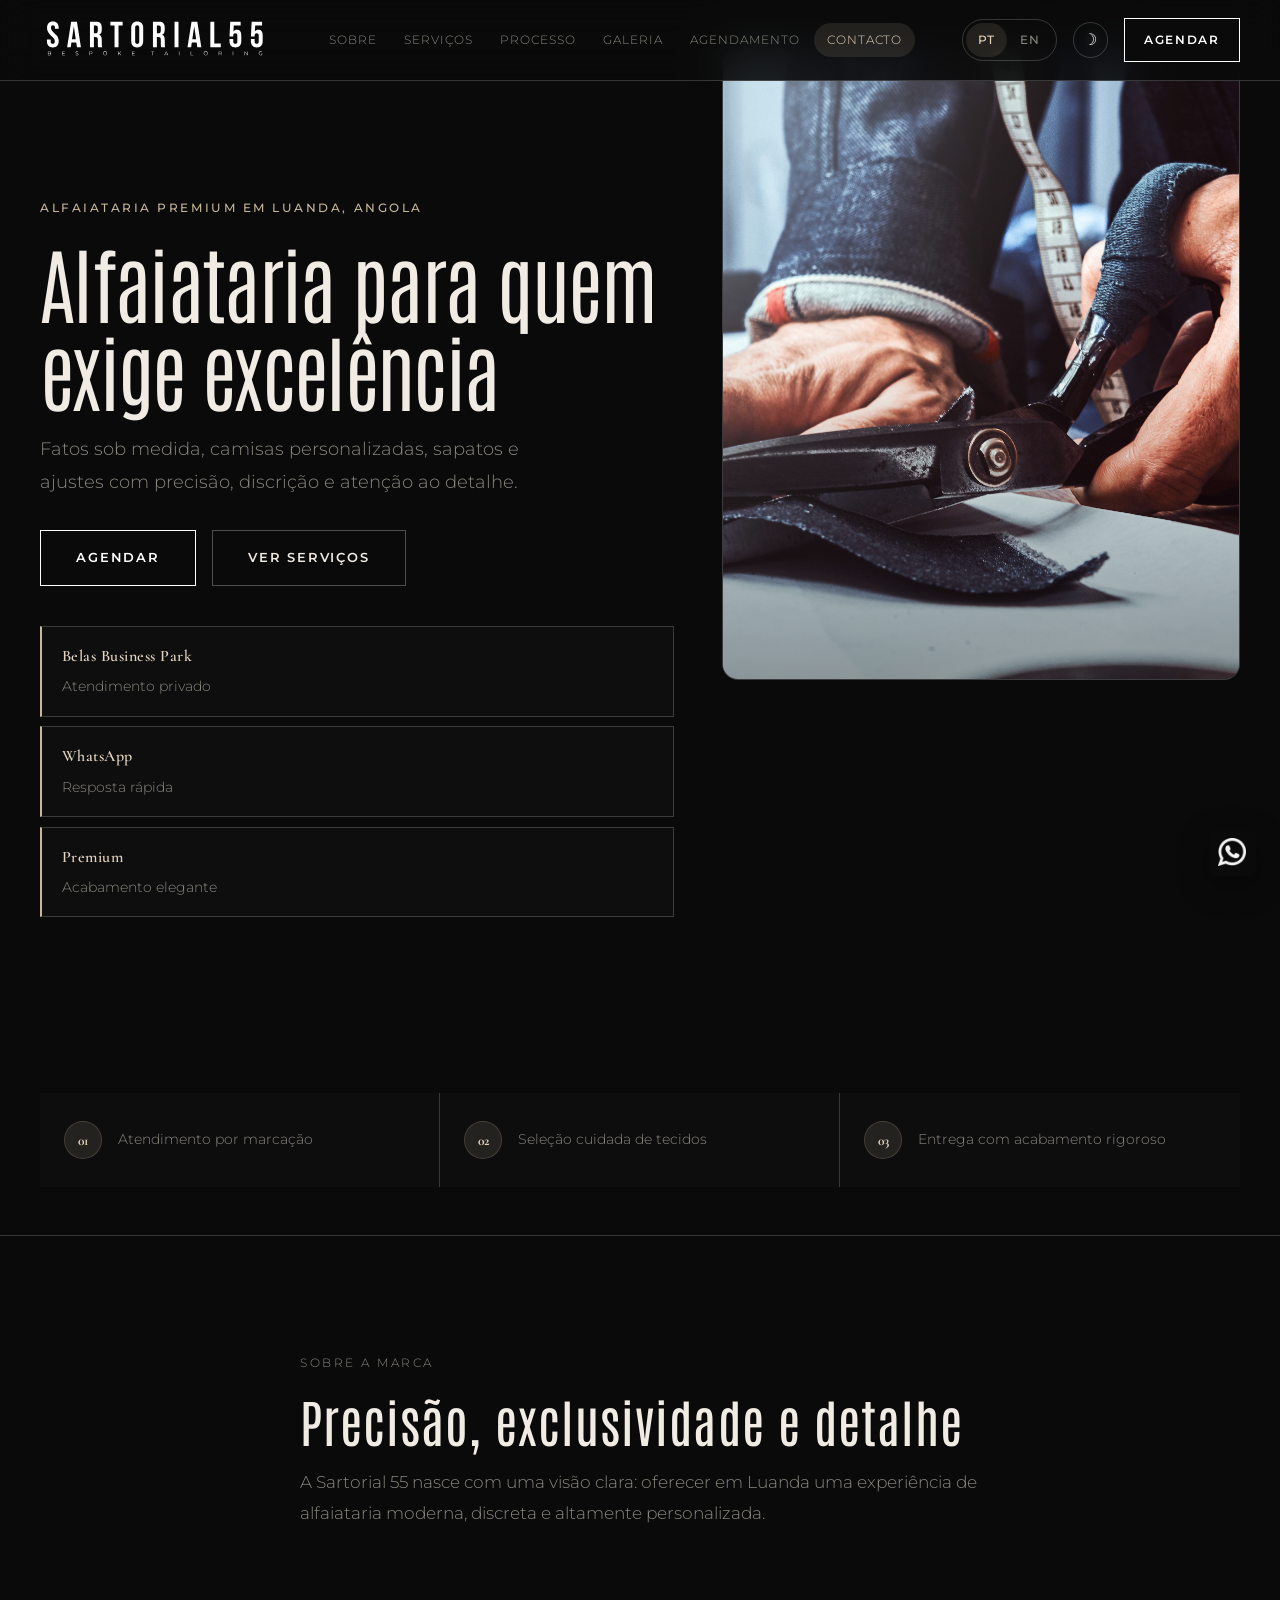
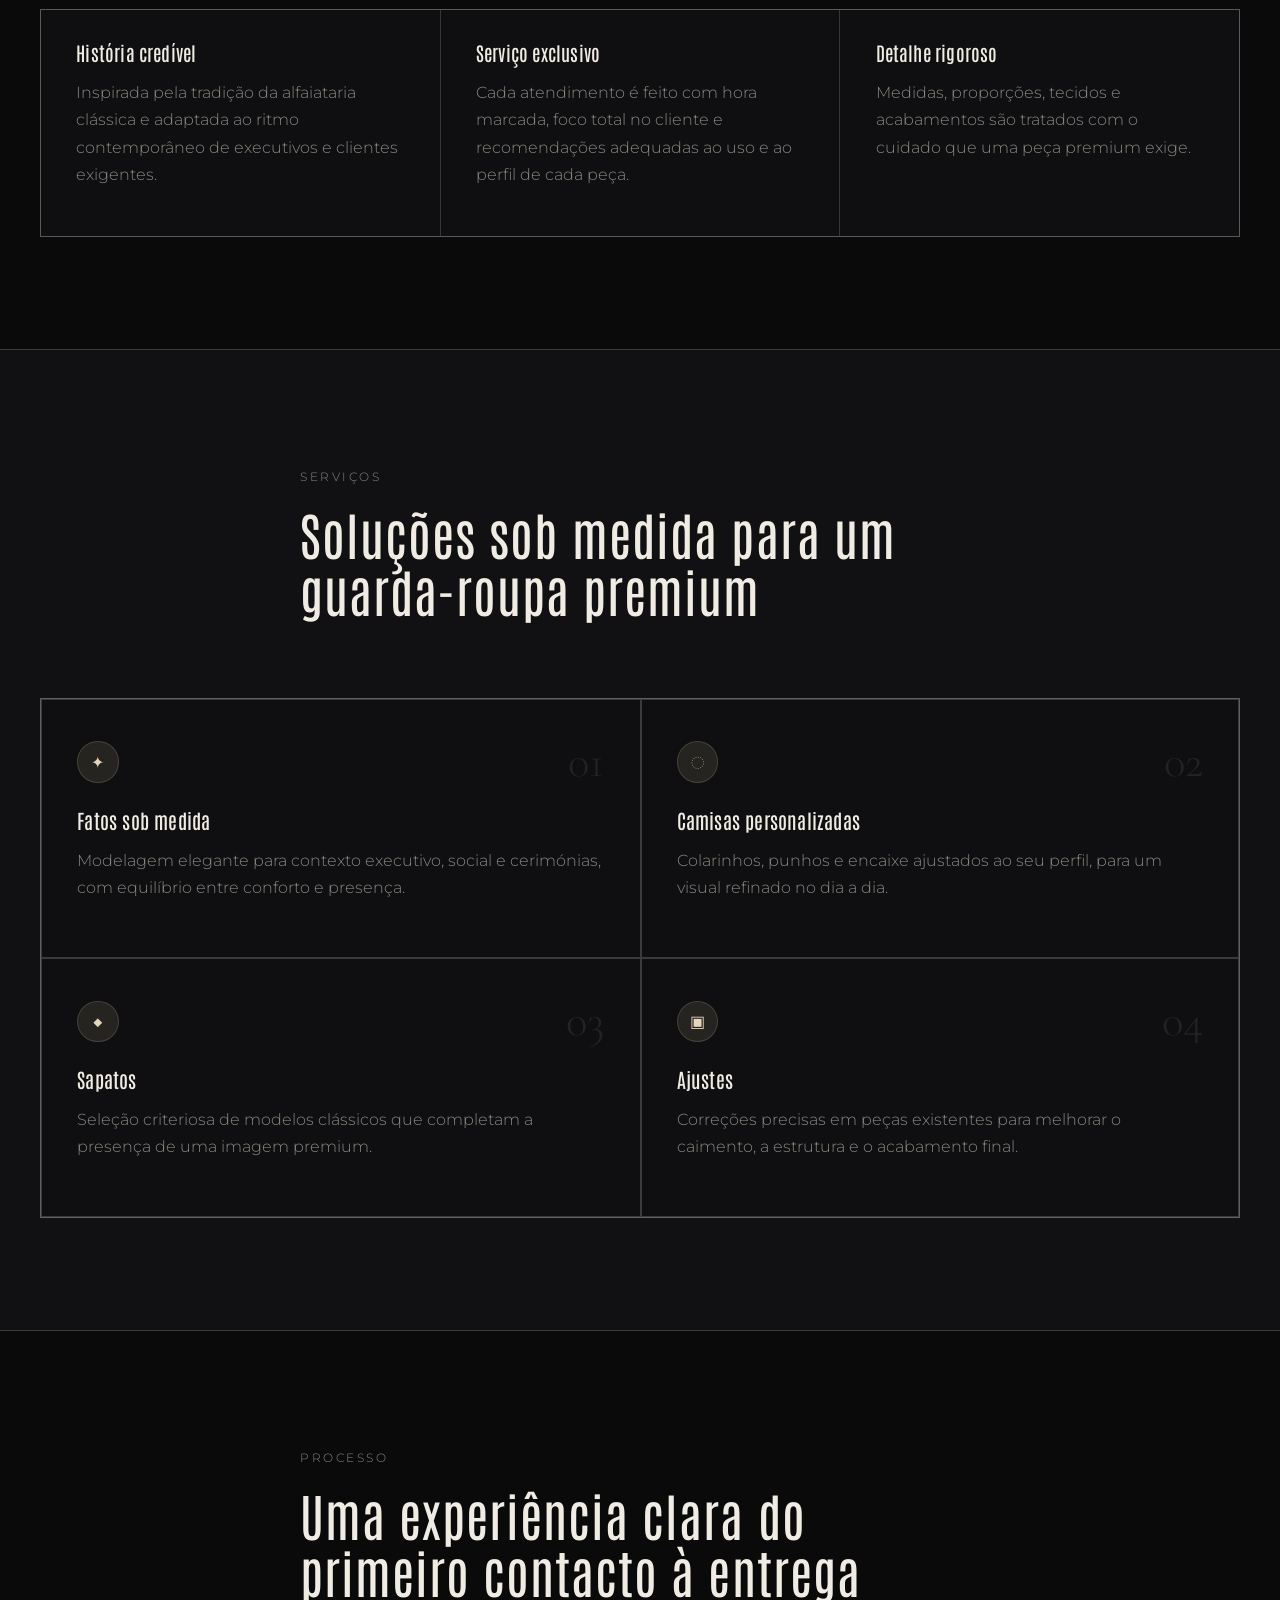
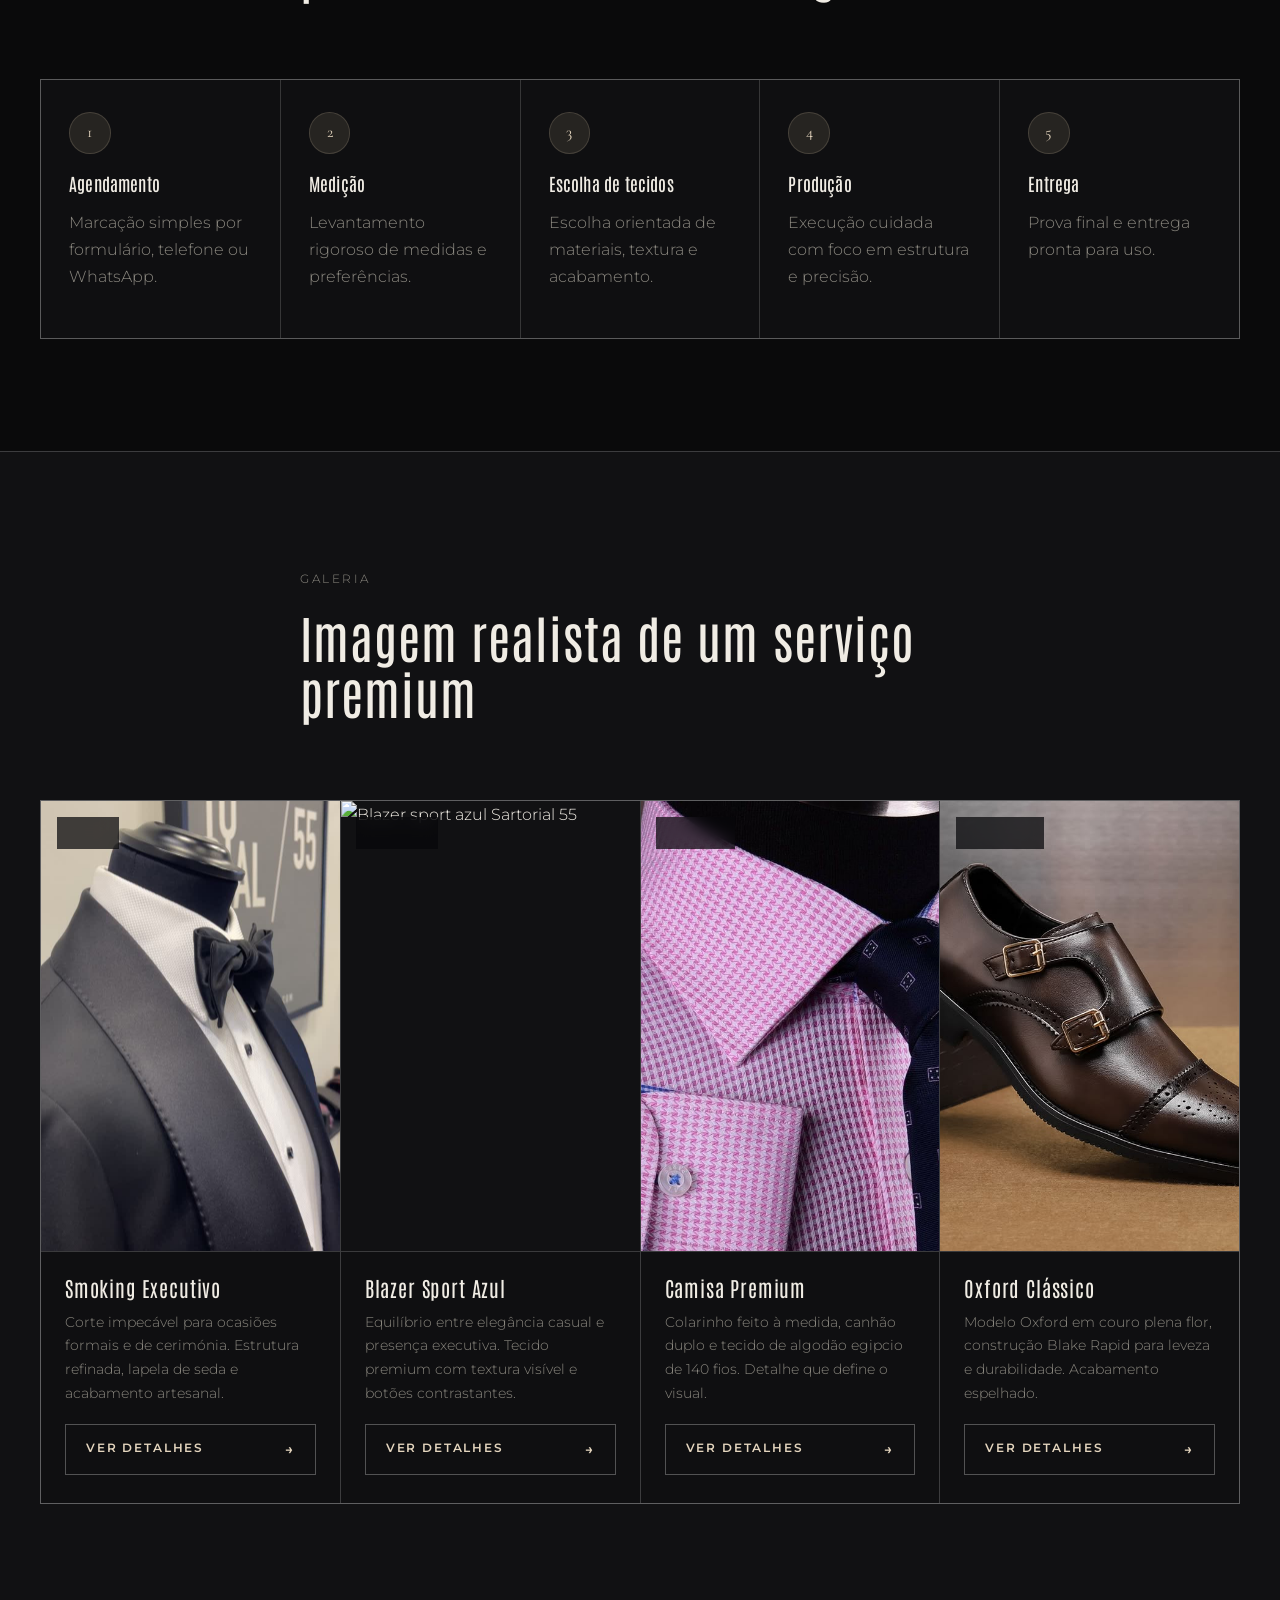
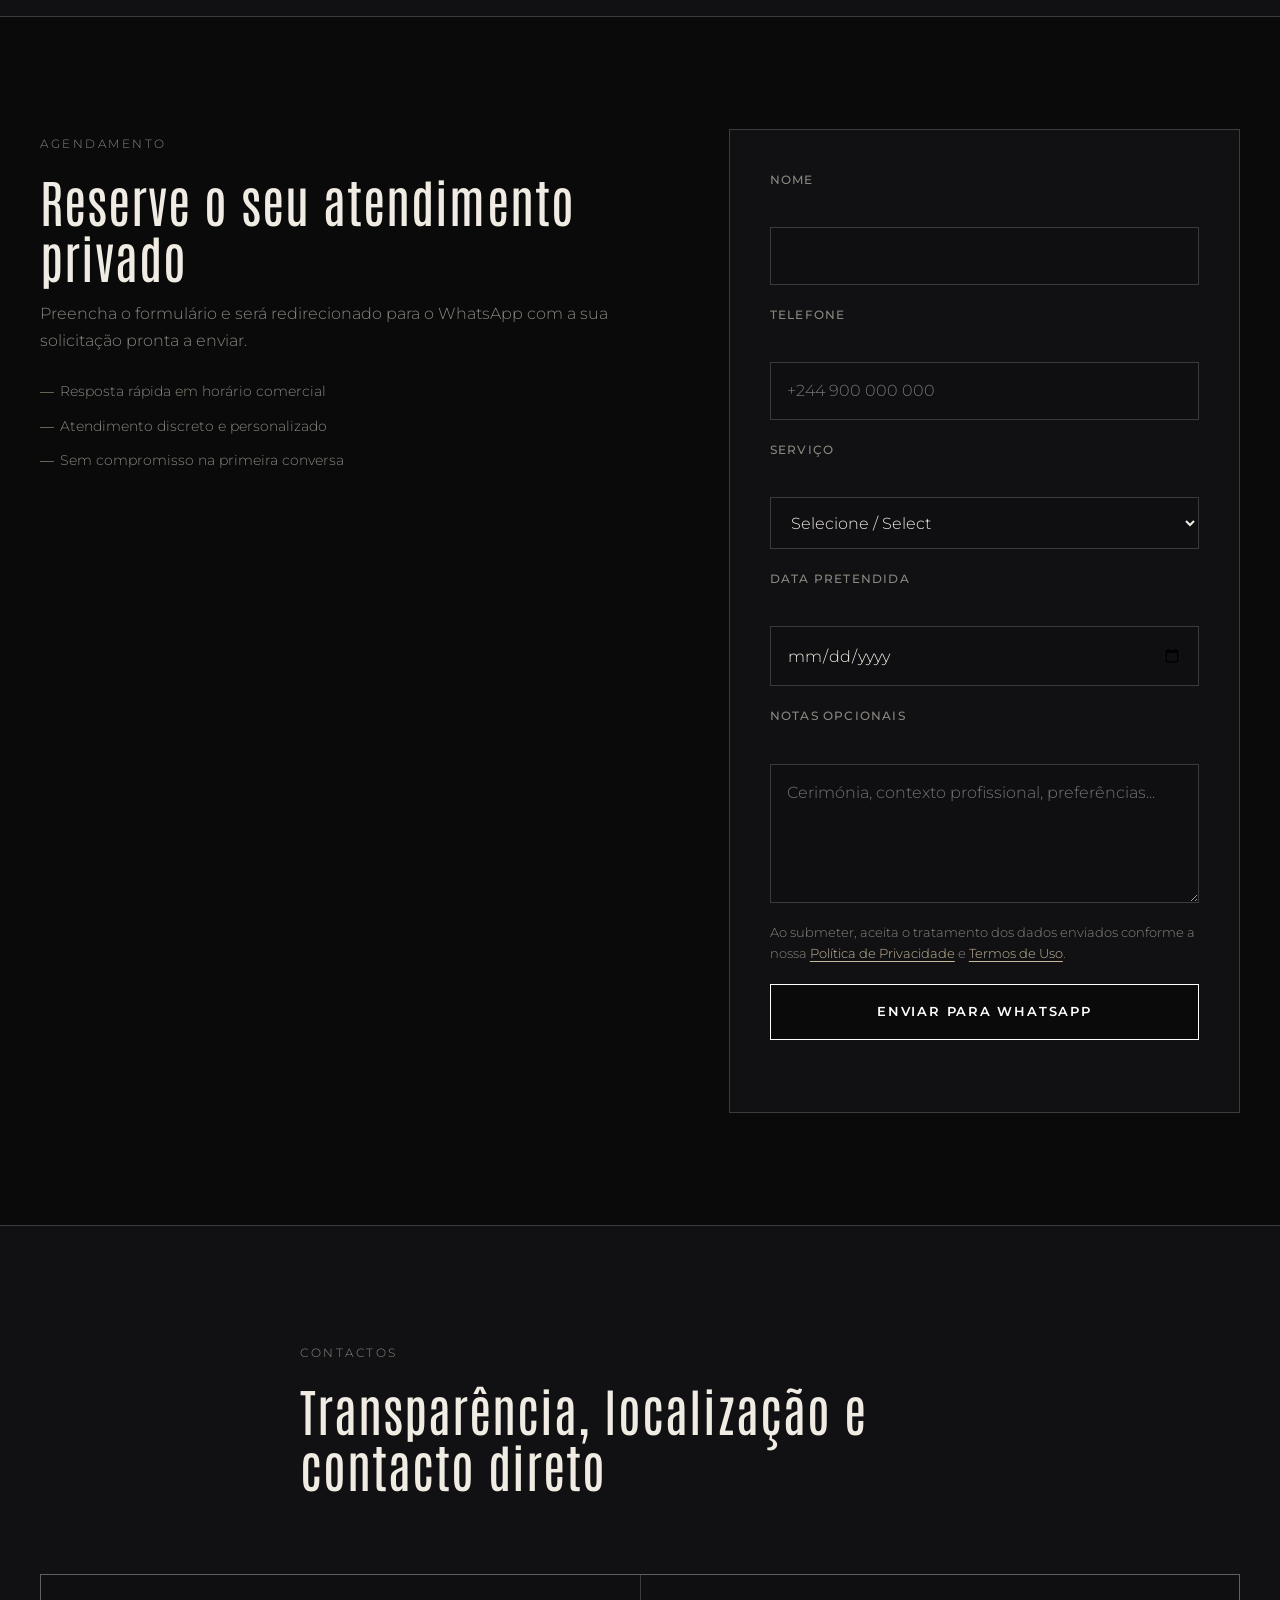
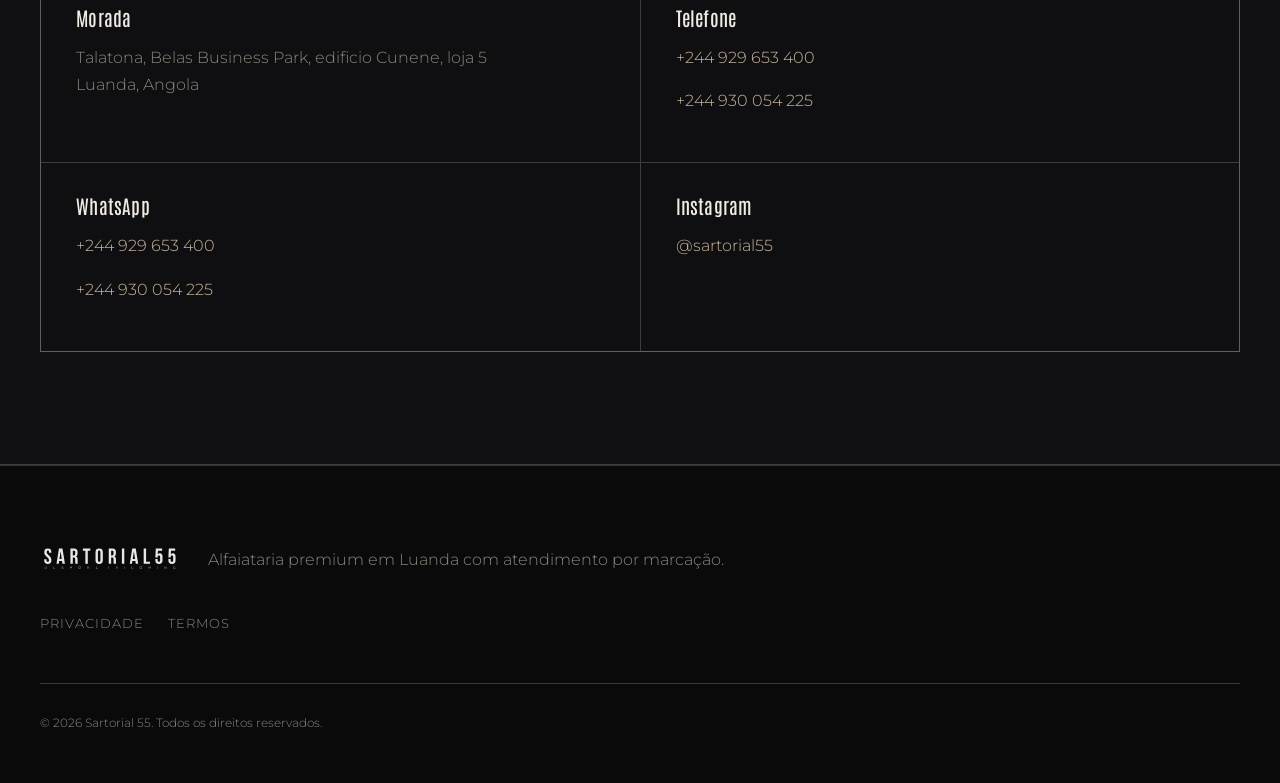
==== commit ca47d203: "Refactor code structure for improved readability and maintainability Co-authored-by: Copilot <copilo" ====
--- a/index.html
+++ b/index.html
@@ -458,7 +458,7 @@
 
   <a class="whatsapp-float" href="https://wa.me/244929653400" target="_blank" rel="noopener"
     aria-label="Abrir WhatsApp">
-    <img src="assets/icons/whatsapp.png" alt="WhatsApp" width="28" height="28" loading="lazy" />
+    <img src="assets/icons/whatsapp-4-black.png" alt="WhatsApp" width="28" height="28" loading="lazy" />
   </a>
 
   <script src="script.js" defer></script>
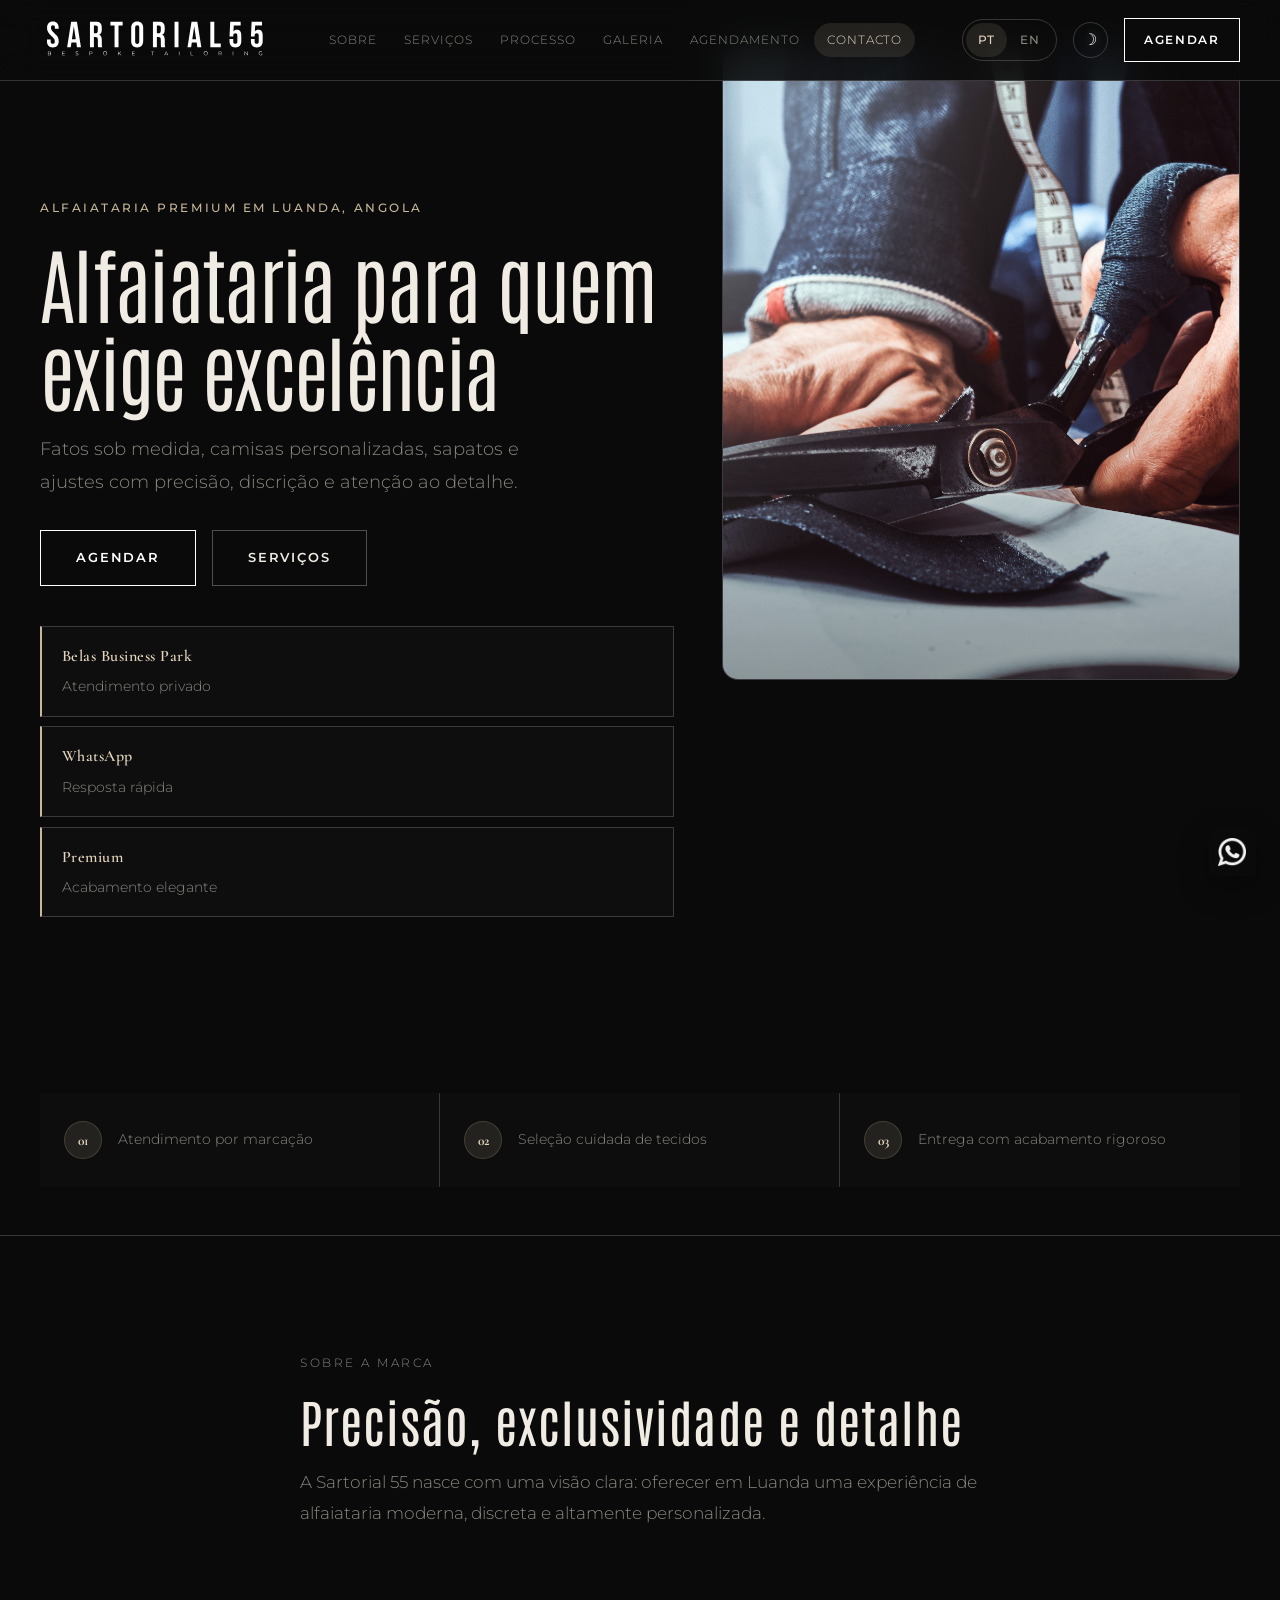
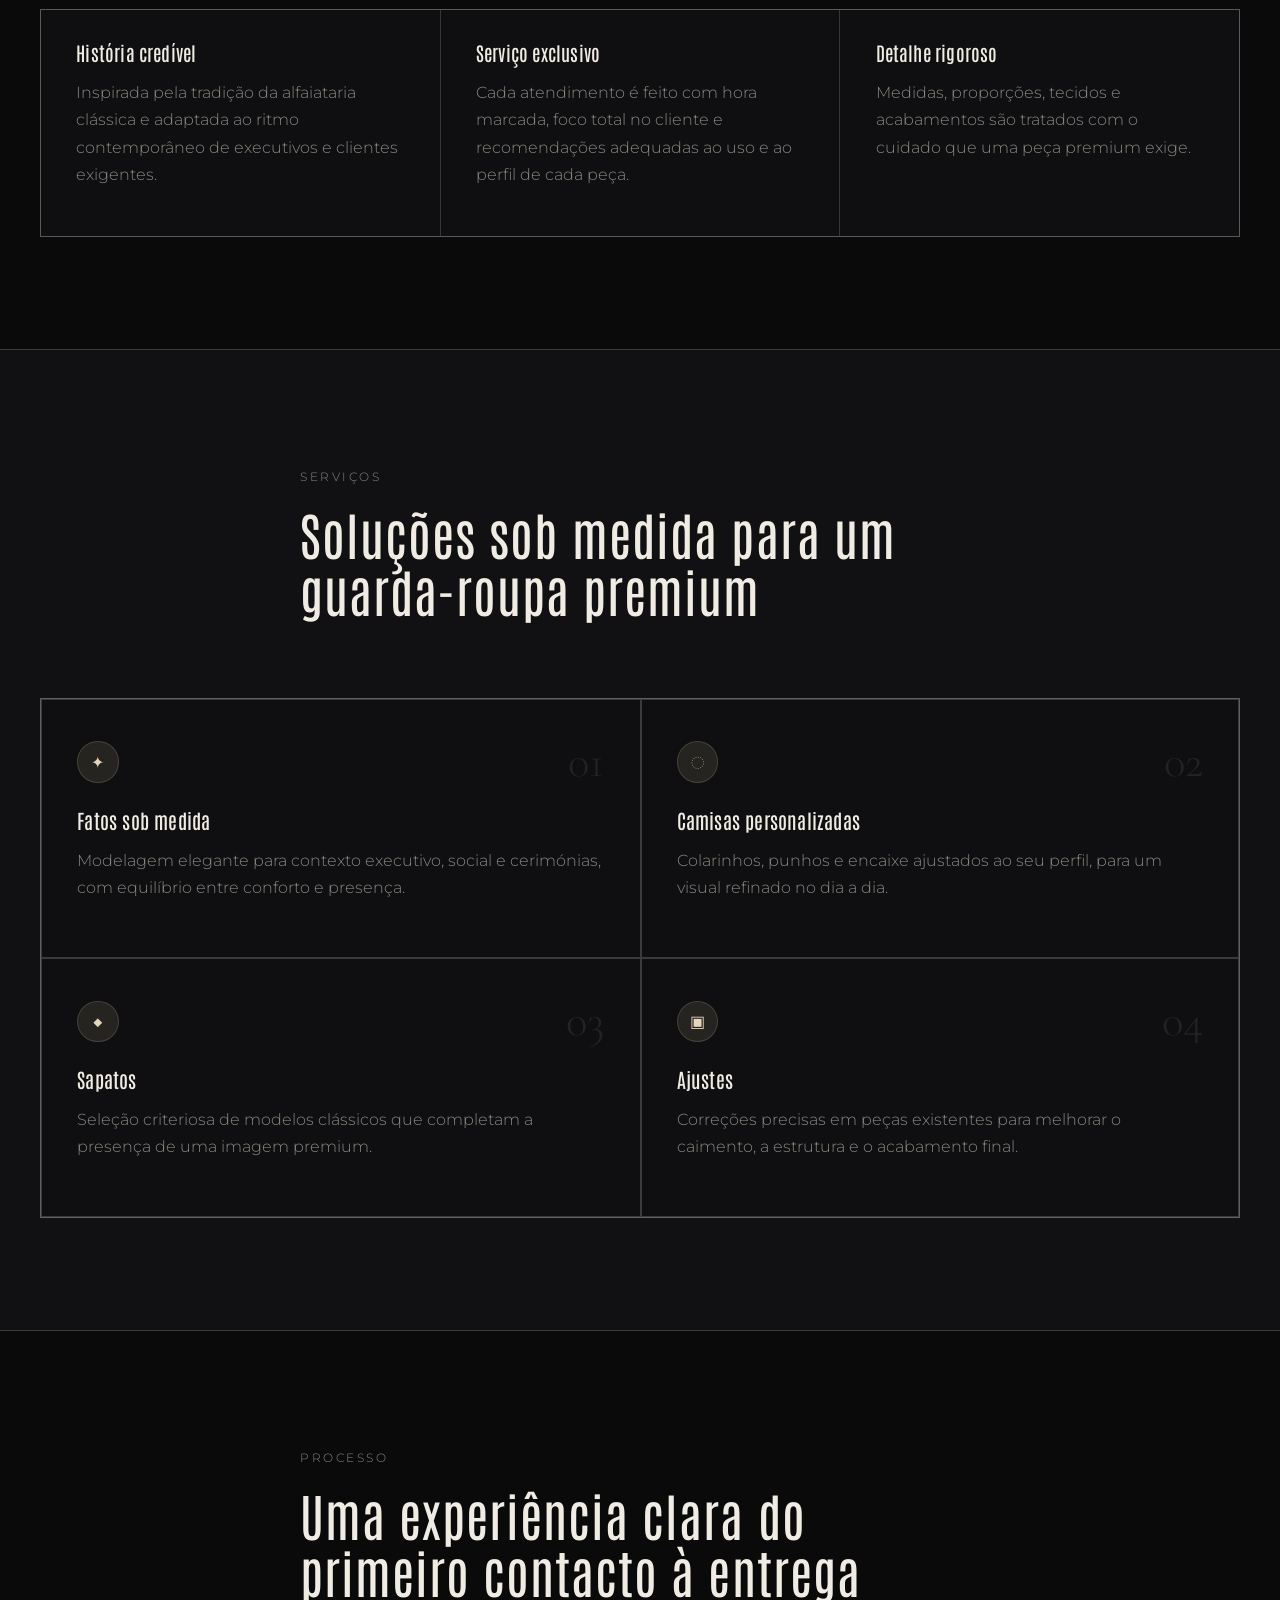
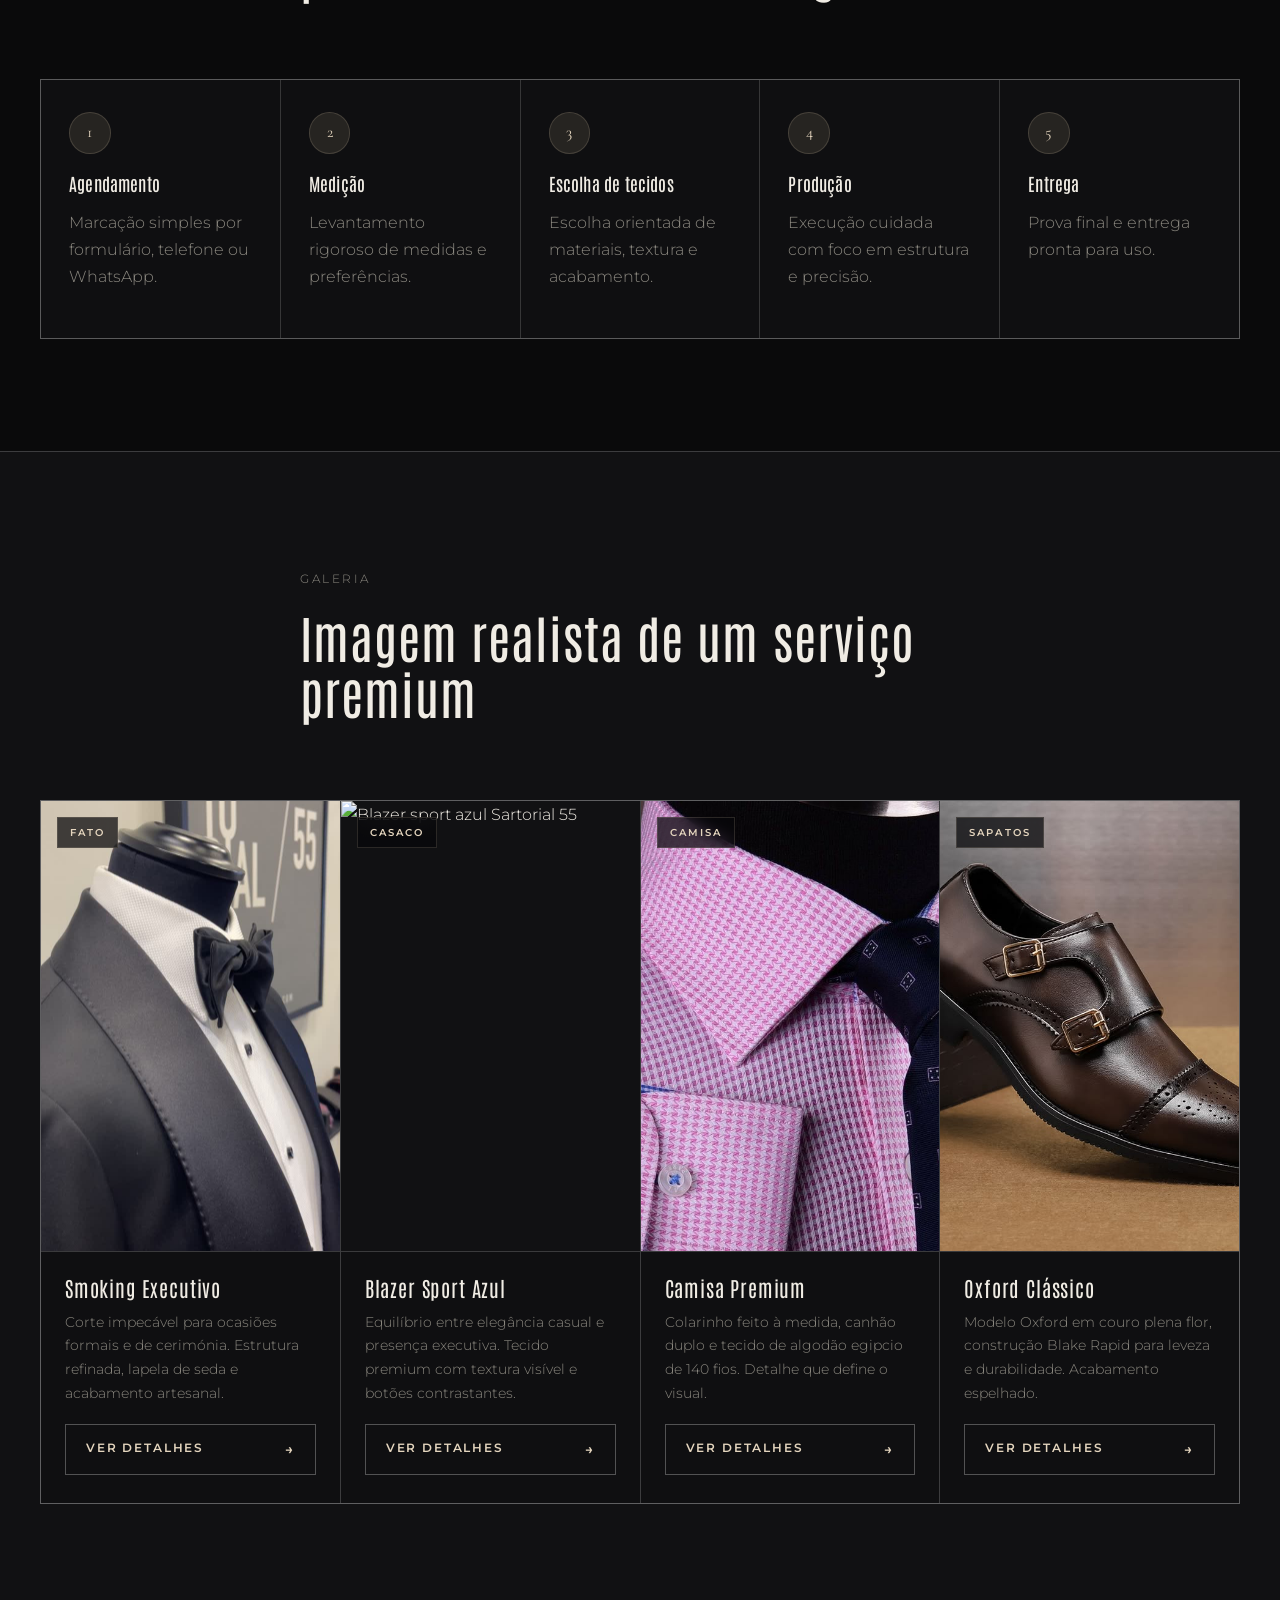
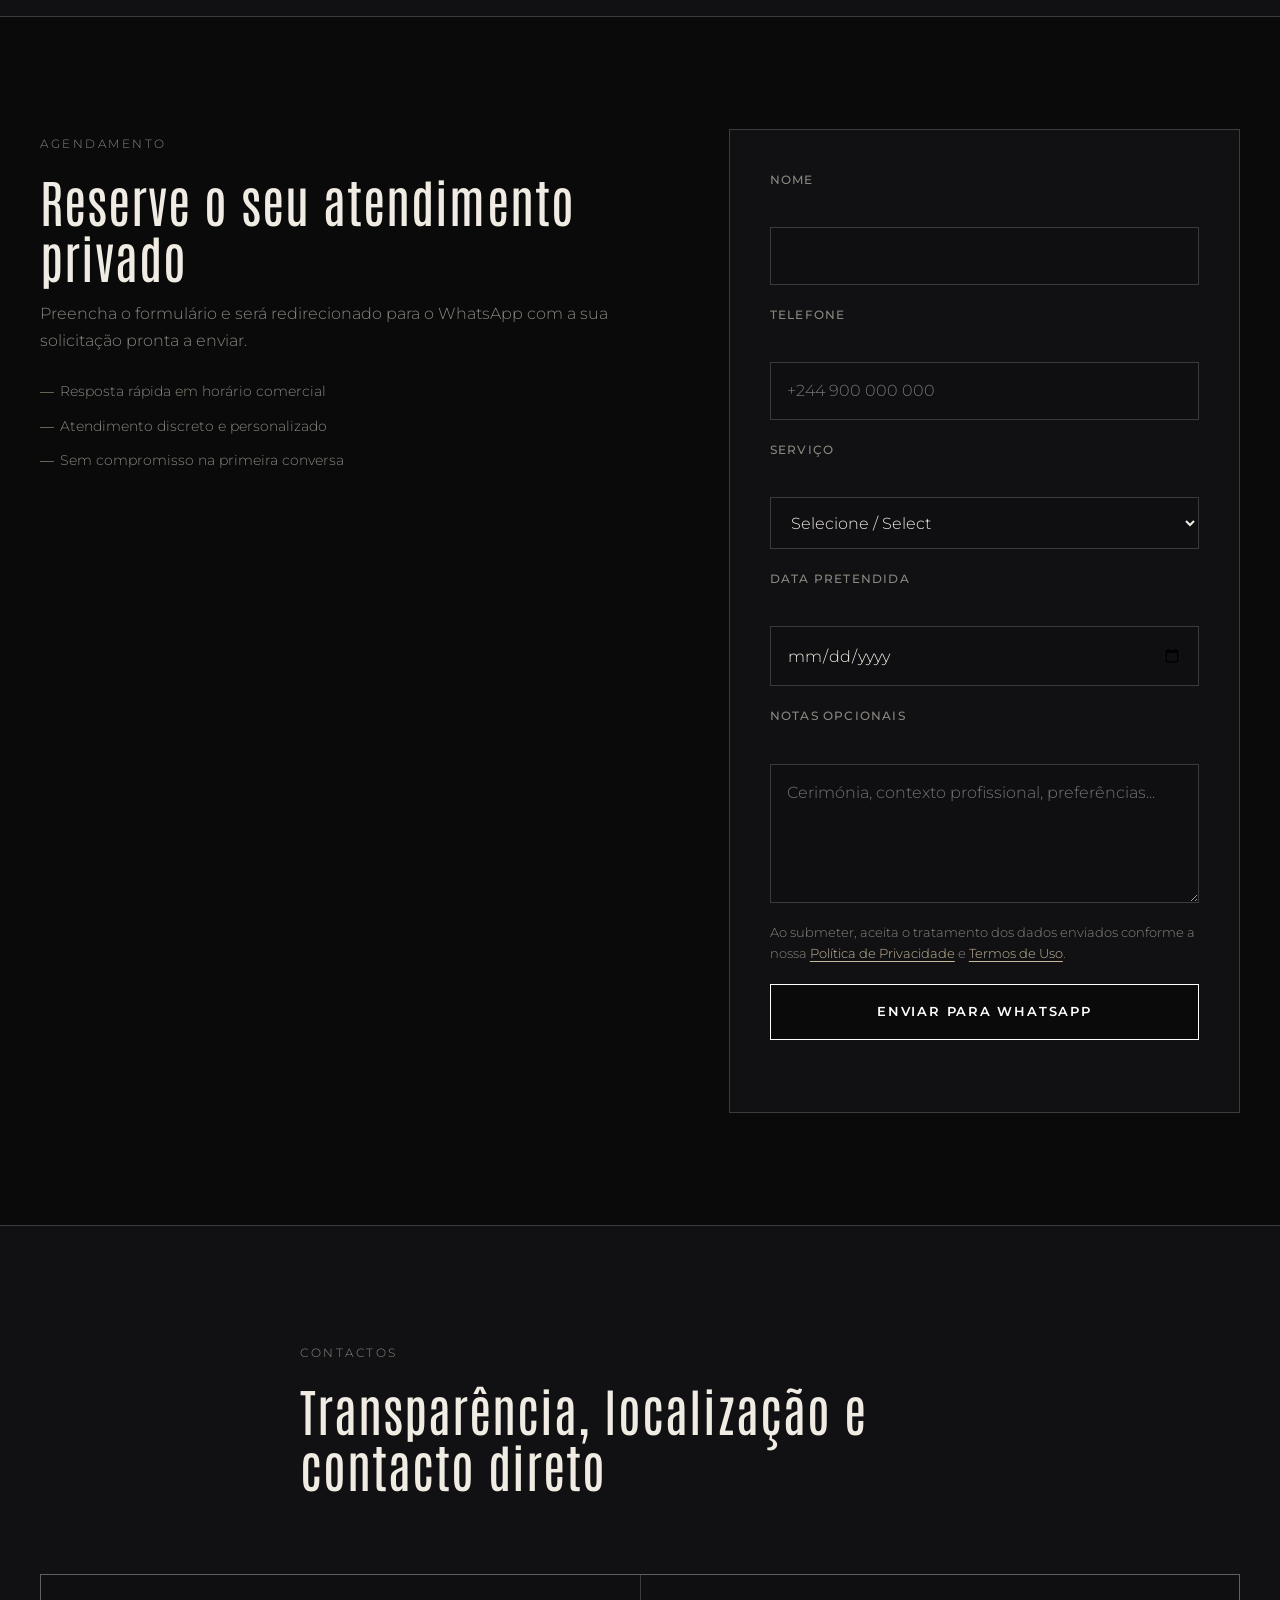
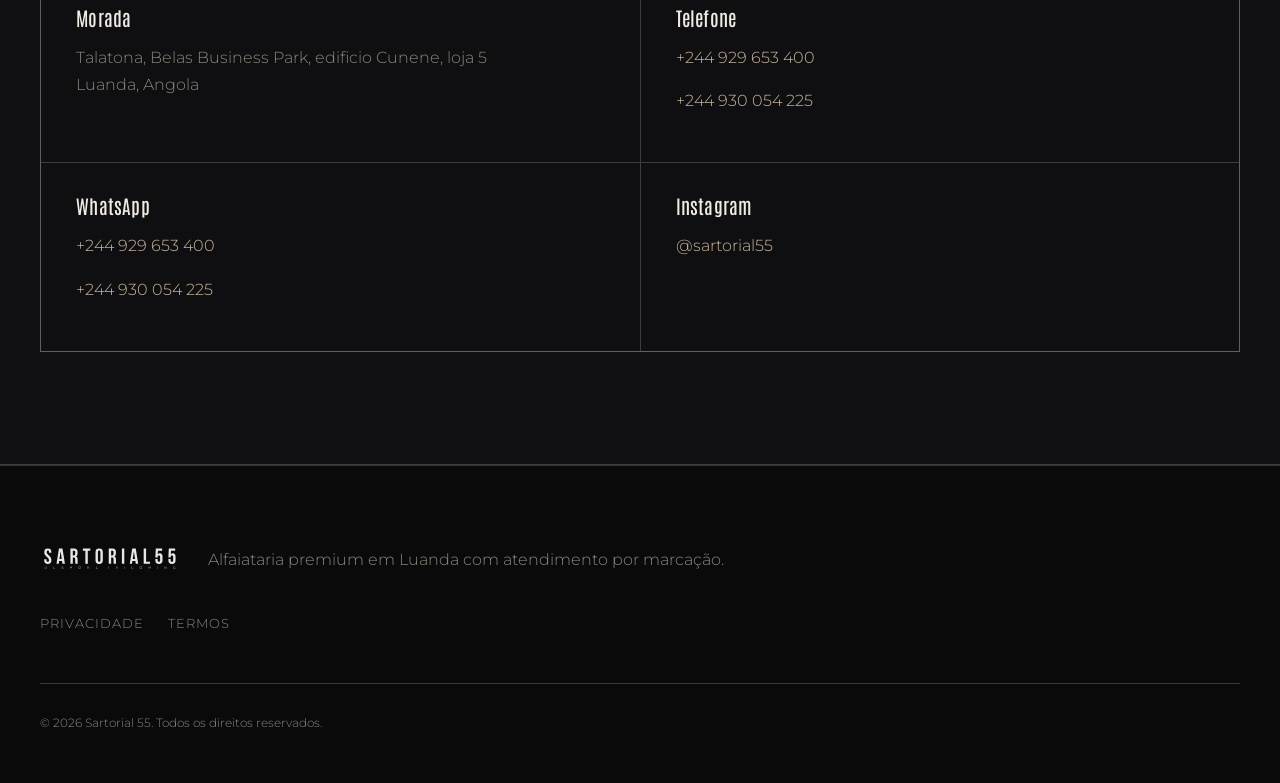
==== commit 93f96013: "Update button text for improved clarity in service navigation" ====
--- a/index.html
+++ b/index.html
@@ -122,7 +122,7 @@
           <div class="hero__actions">
             <a class="btn" href="#booking"><span data-lang="pt">Agendar</span><span data-lang="en">Book
                 Appointment</span></a>
-            <a class="btn btn--ghost" href="#services"><span data-lang="pt">Ver Serviços</span><span
+            <a class="btn btn--ghost" href="#services"><span data-lang="pt">Serviços</span><span
                 data-lang="en">Explore Services</span></a>
           </div>
           <ul class="hero__meta" aria-label="Destaques">
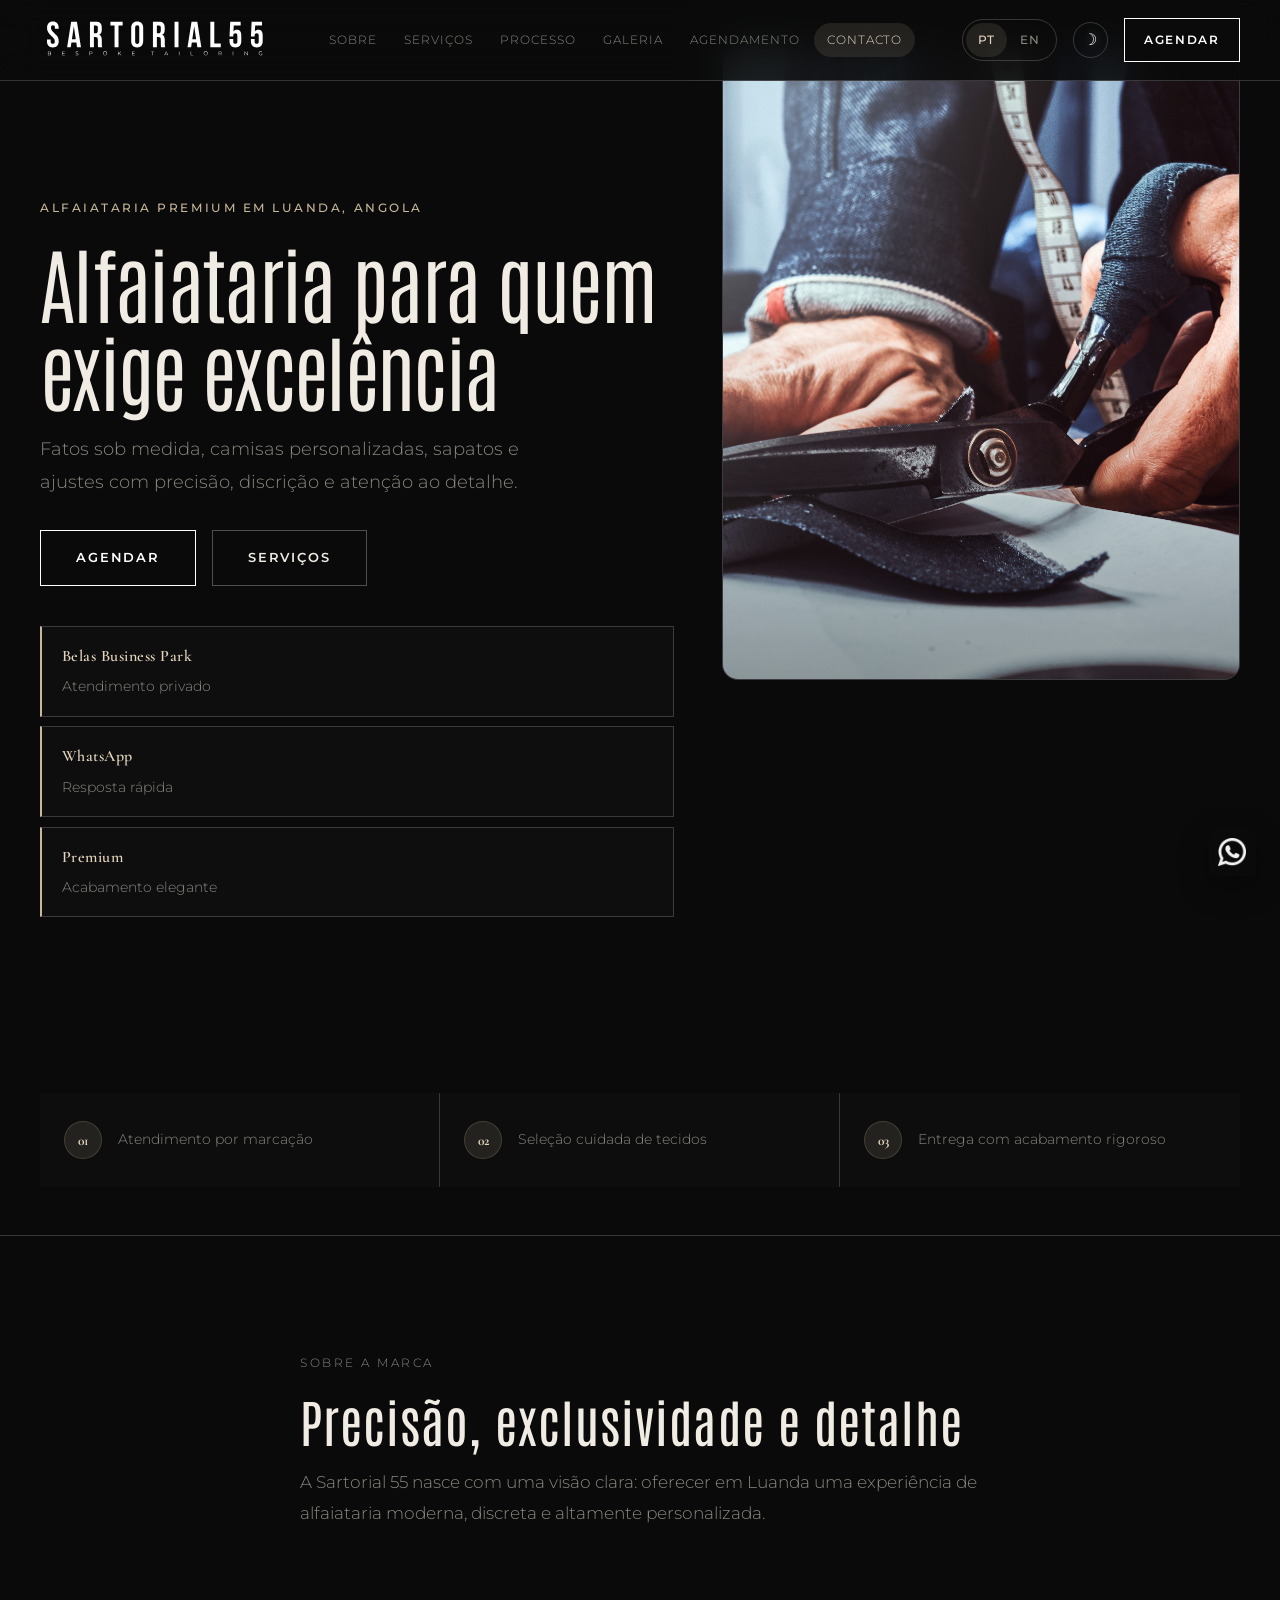
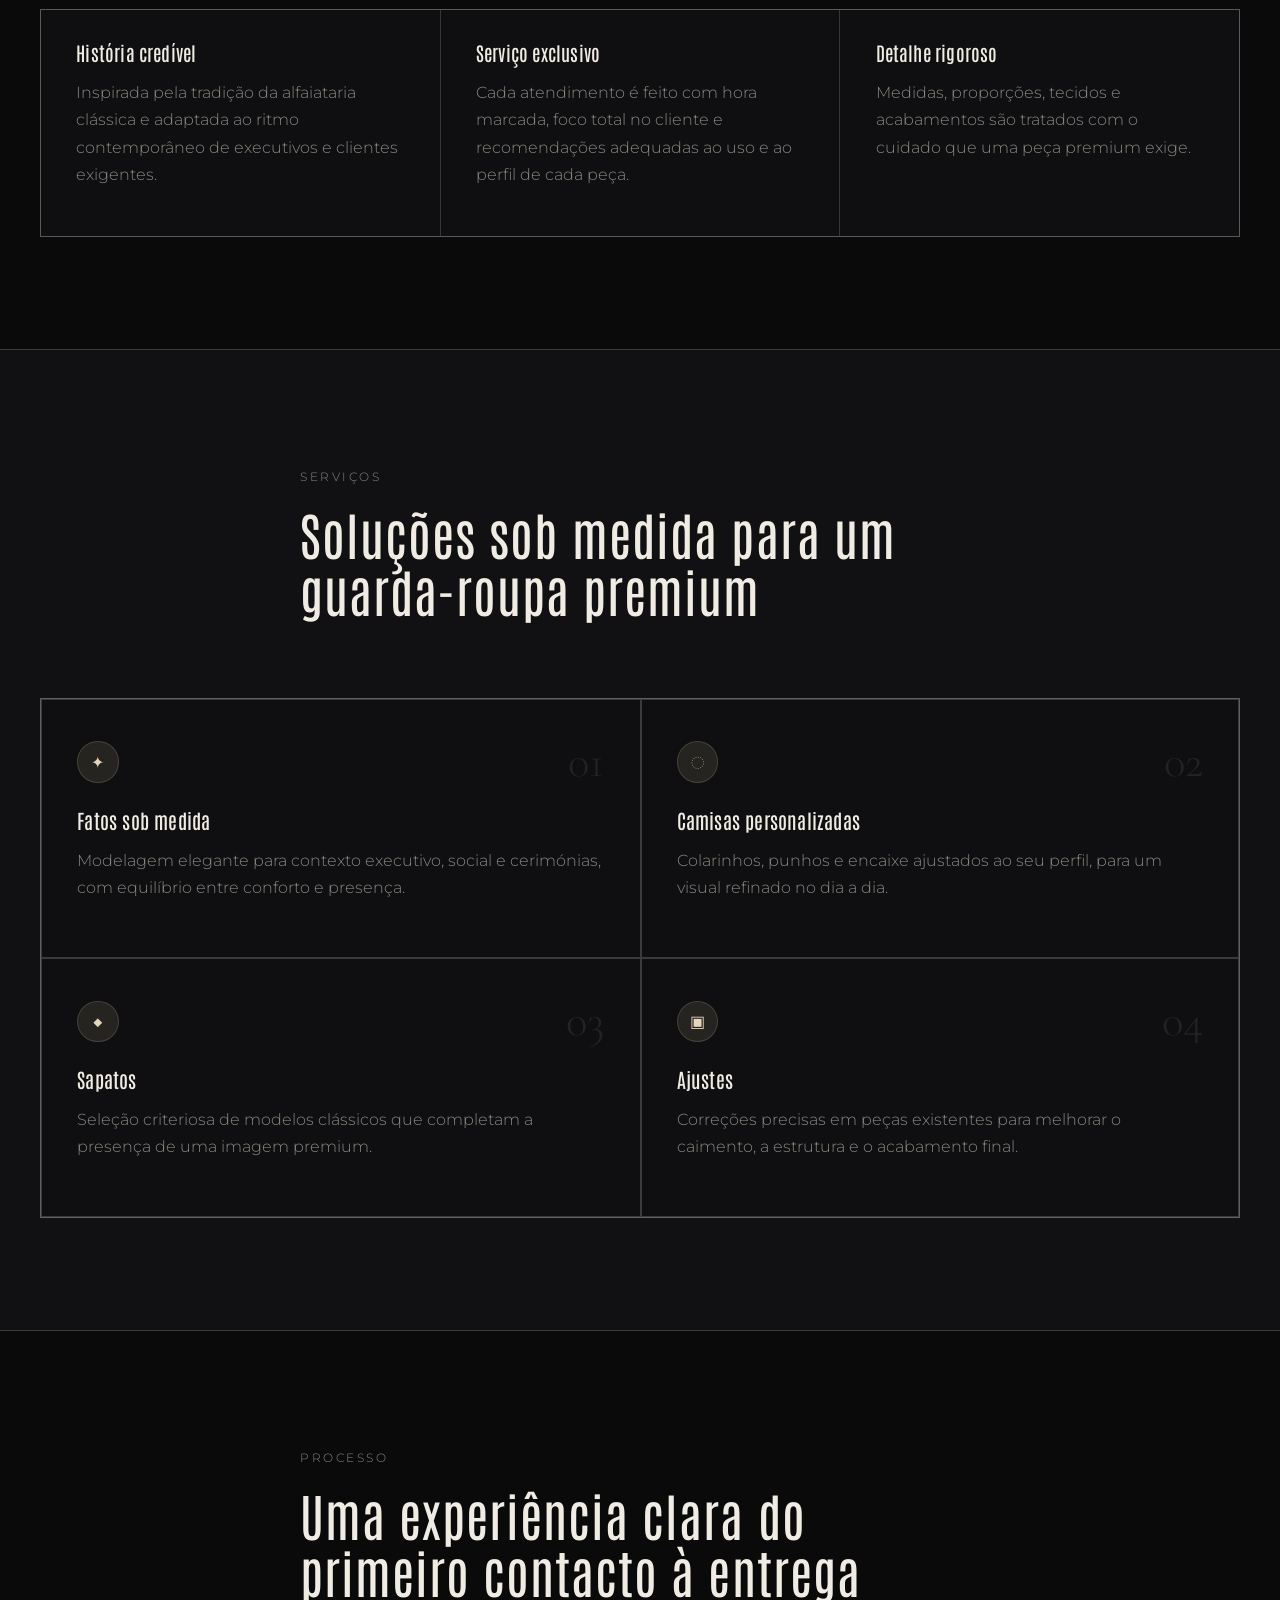
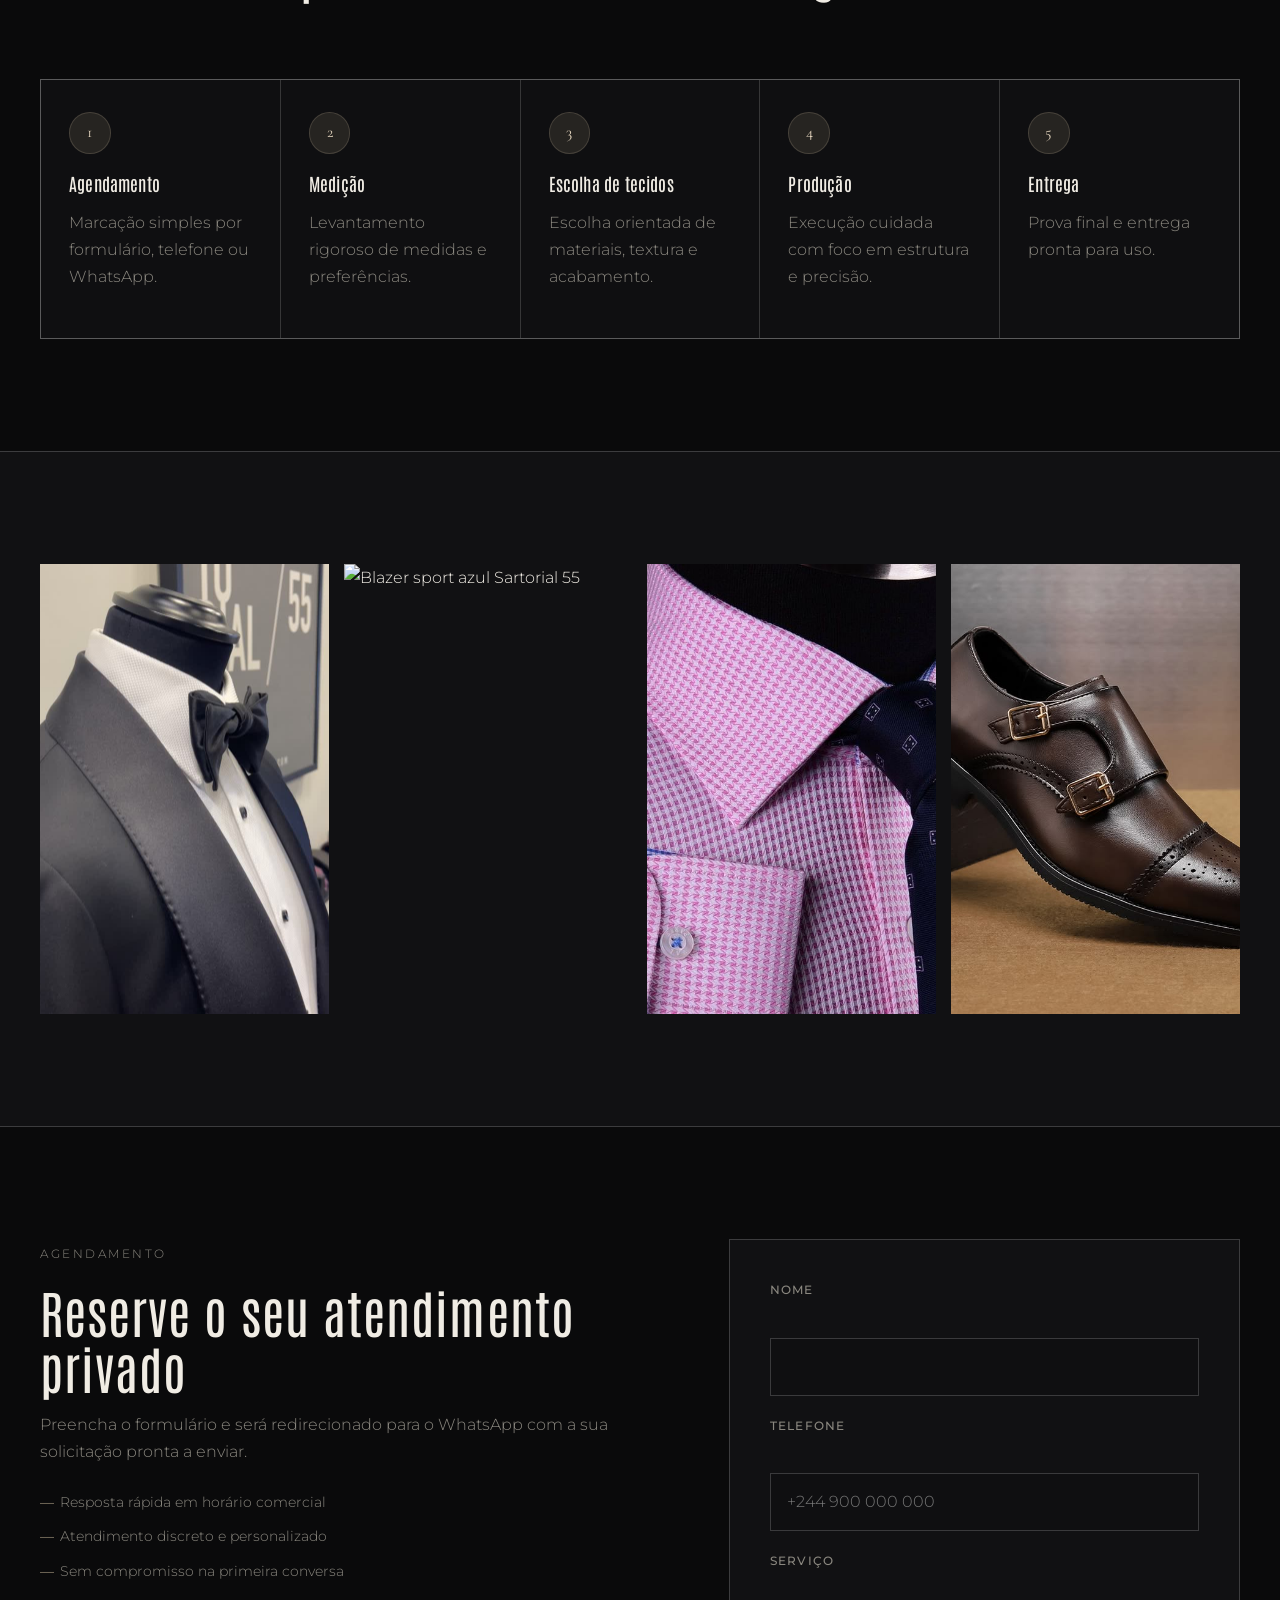
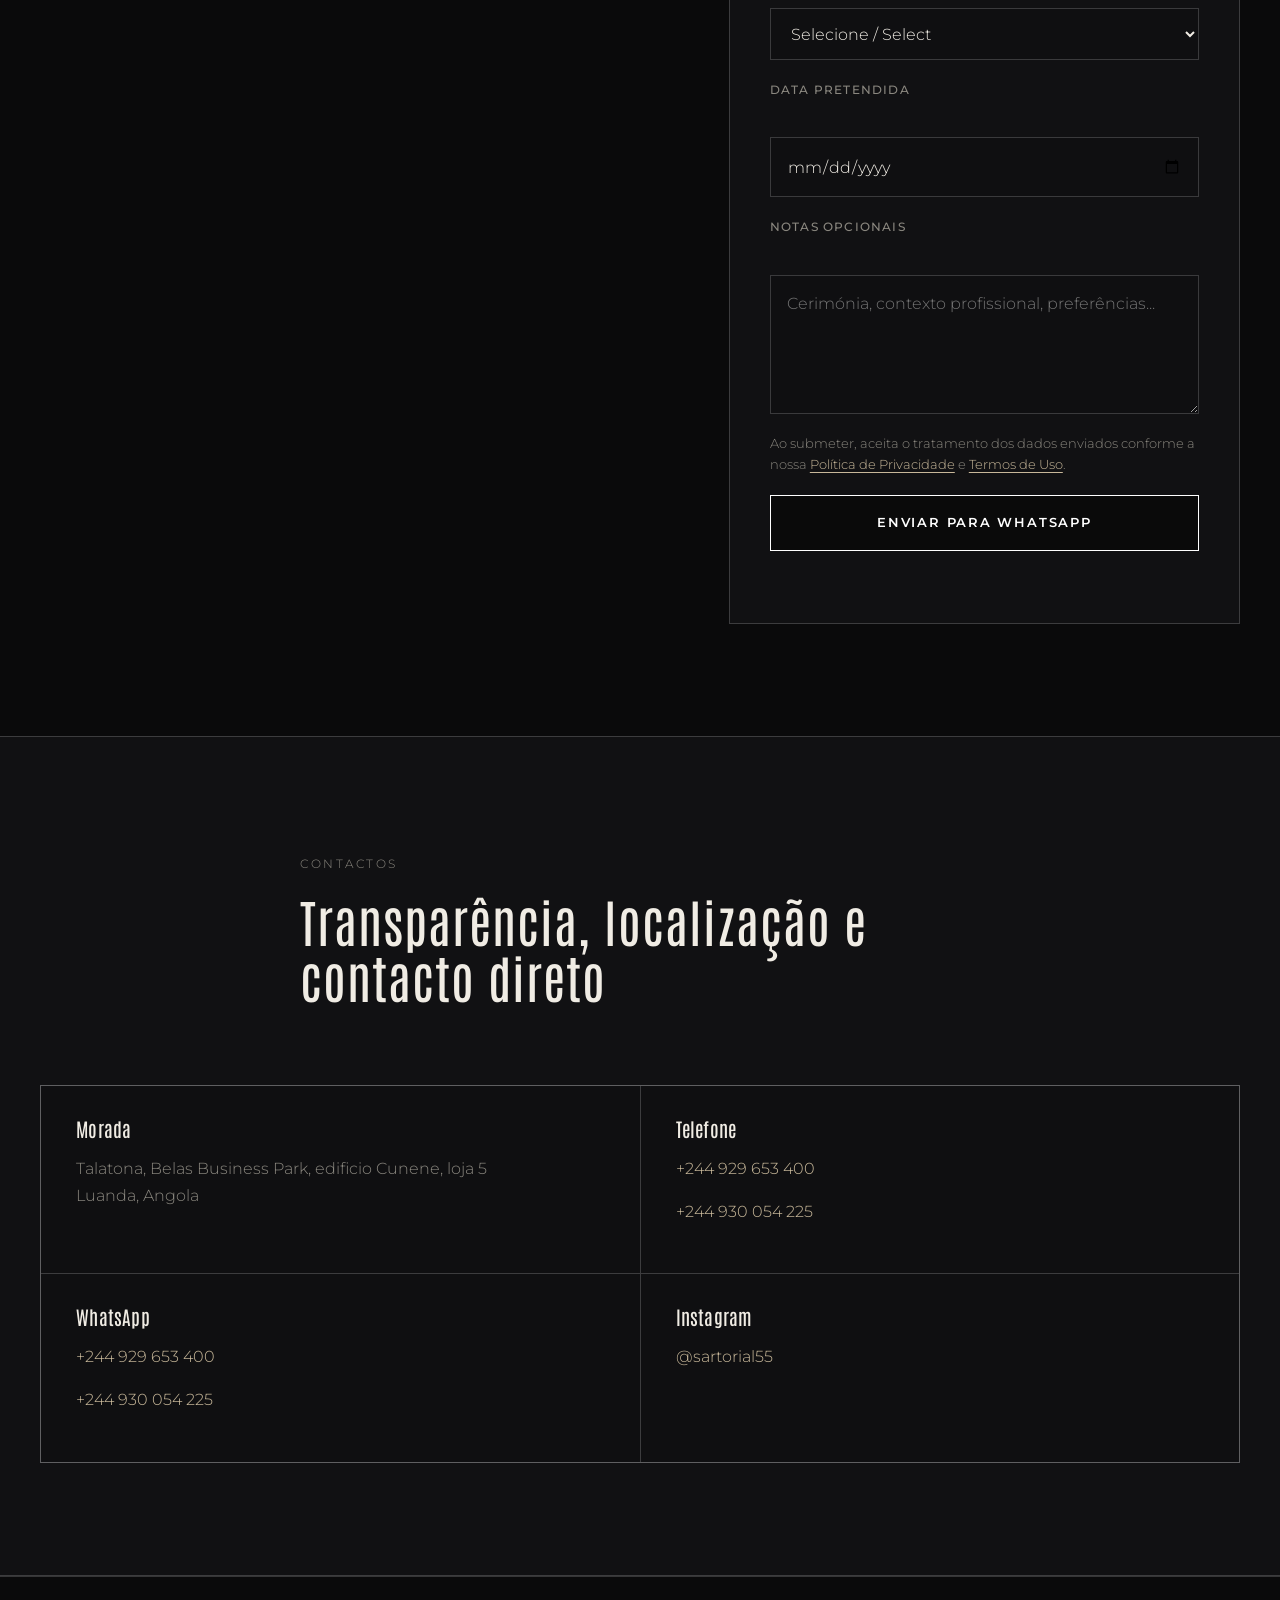
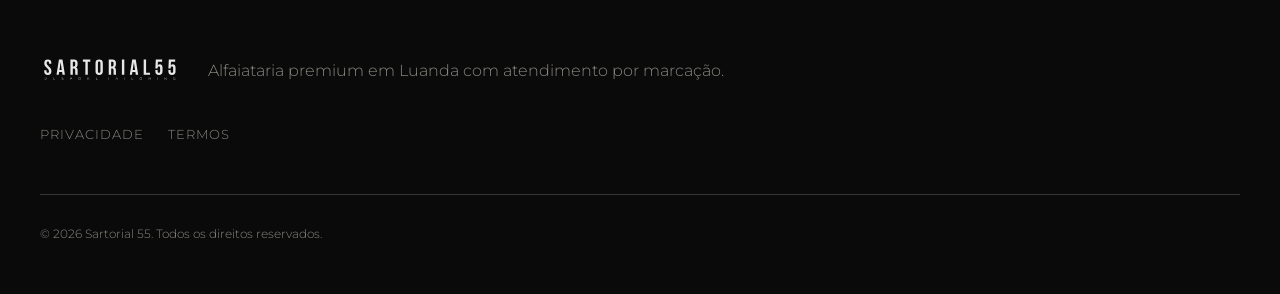
==== commit aa83e53b: "Refactor gallery section: remove modal functionality and update styles for improved layout Co-author" ====
--- a/index.html
+++ b/index.html
@@ -300,34 +300,8 @@
     </section>
 
     <section class="section section--alt" id="gallery">
-      <div class="container section-heading reveal">
-        <p class="eyebrow"><span data-lang="pt">Galeria</span><span data-lang="en">Gallery</span></p>
-        <h2><span data-lang="pt">Imagem realista de um serviço premium</span><span data-lang="en">A realistic glimpse of
-            premium tailoring</span></h2>
-      </div>
       <div class="container" id="premium-gallery" role="list" aria-label="Galeria de produtos"></div>
     </section>
-
-    <!-- Gallery Modal -->
-    <div class="gallery-modal" id="gallery-modal" role="dialog" aria-modal="true" aria-labelledby="modal-title" hidden>
-      <div class="gallery-modal__backdrop" id="modal-backdrop"></div>
-      <div class="gallery-modal__panel">
-        <button class="gallery-modal__close" id="modal-close" type="button" aria-label="Fechar modal">✕</button>
-        <div class="gallery-modal__inner">
-          <div class="gallery-modal__image-wrap">
-            <img id="modal-img" src="" alt="" loading="lazy" decoding="async" width="640" height="800" />
-          </div>
-          <div class="gallery-modal__content">
-            <span class="gallery-modal__type" id="modal-type"></span>
-            <h3 class="gallery-modal__title" id="modal-title"></h3>
-            <p class="gallery-modal__desc" id="modal-desc"></p>
-            <a class="btn" href="#booking" id="modal-cta">
-              <span data-lang="pt">Agendar</span><span data-lang="en">Book Appointment</span>
-            </a>
-          </div>
-        </div>
-      </div>
-    </div>
 
     <section class="section" id="booking">
       <div class="container booking-layout">
--- a/style.css
+++ b/style.css
@@ -782,9 +782,20 @@
 /* ── Premium Gallery Cards ─────────────────────────── */
 #premium-gallery {
   display: grid;
-  gap: 1px;
-  background: var(--line);
-  border: 1px solid var(--line);
+  gap: .9rem;
+  background: transparent;
+  border: 0;
+}
+
+.gallery-photo {
+  overflow: hidden;
+}
+
+.gallery-photo img {
+  width: 100%;
+  aspect-ratio: 4/5;
+  object-fit: cover;
+  display: block;
 }
 
 .pgc {
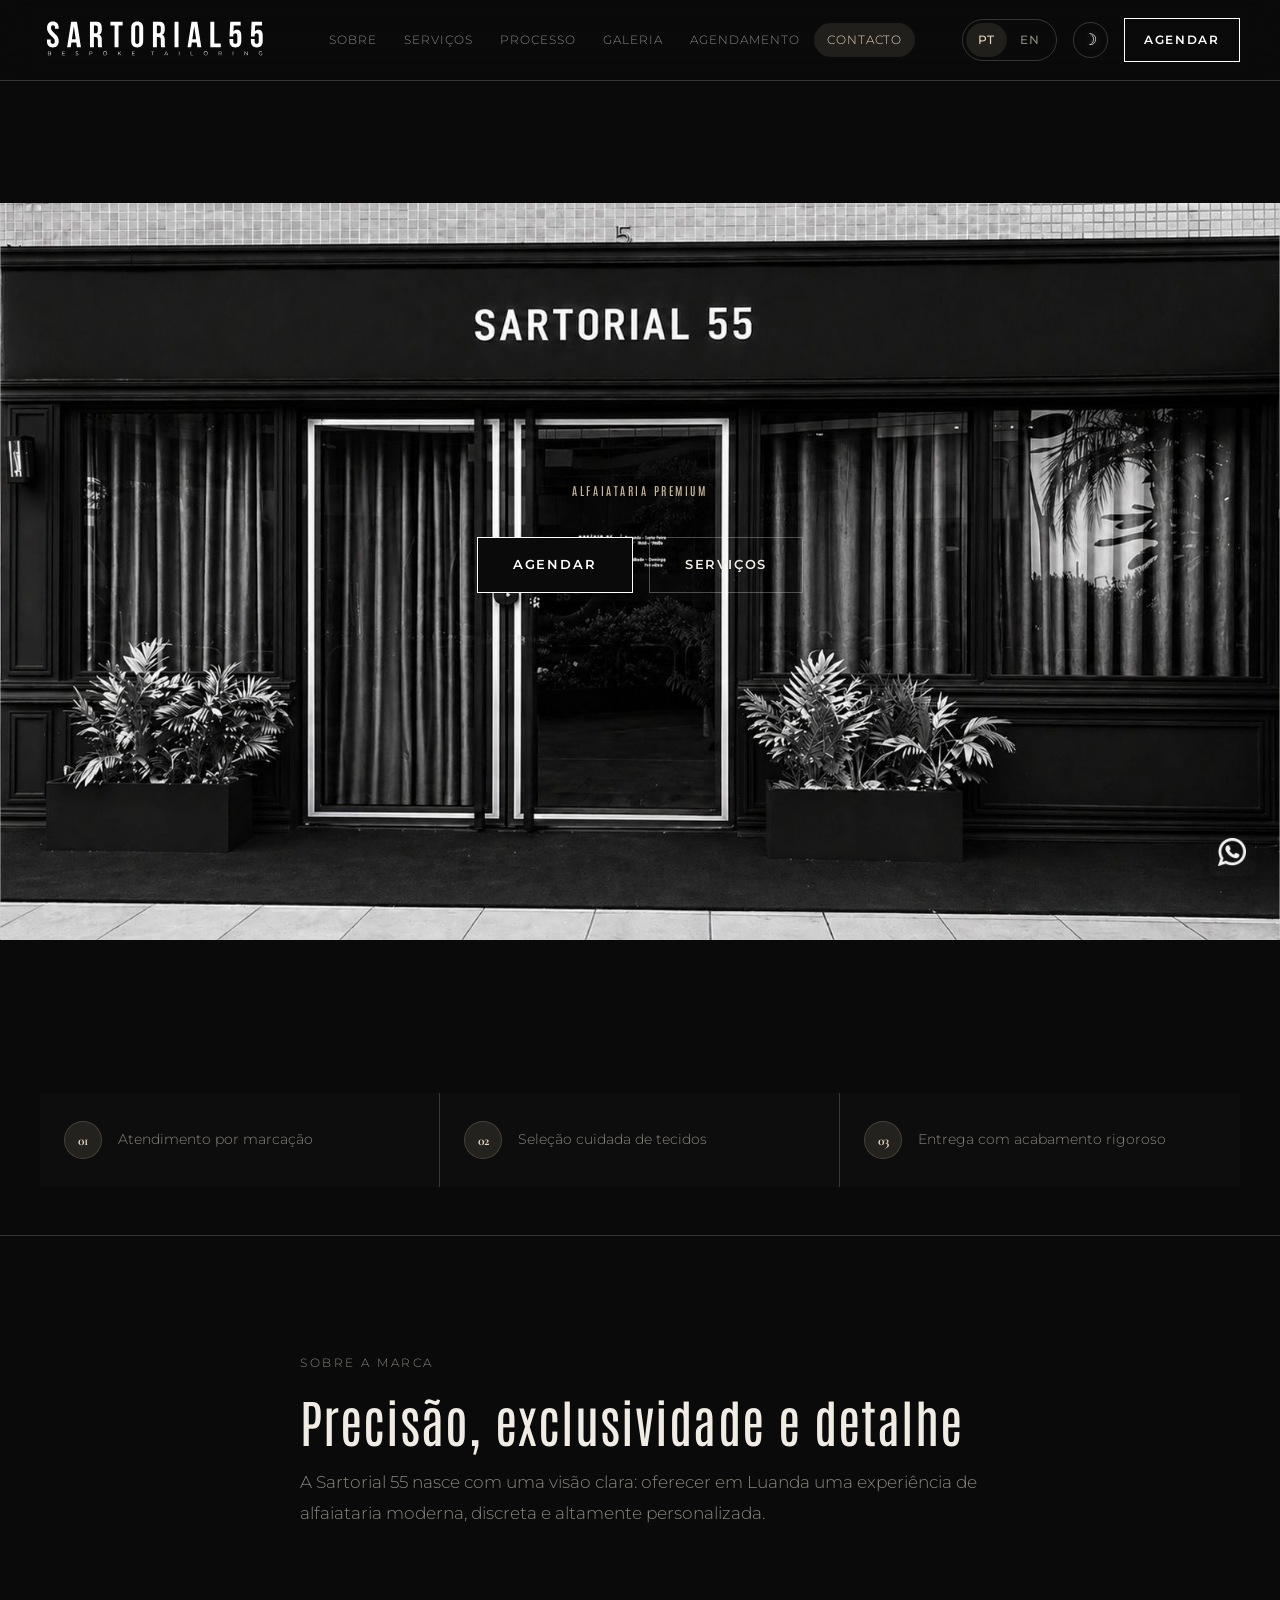
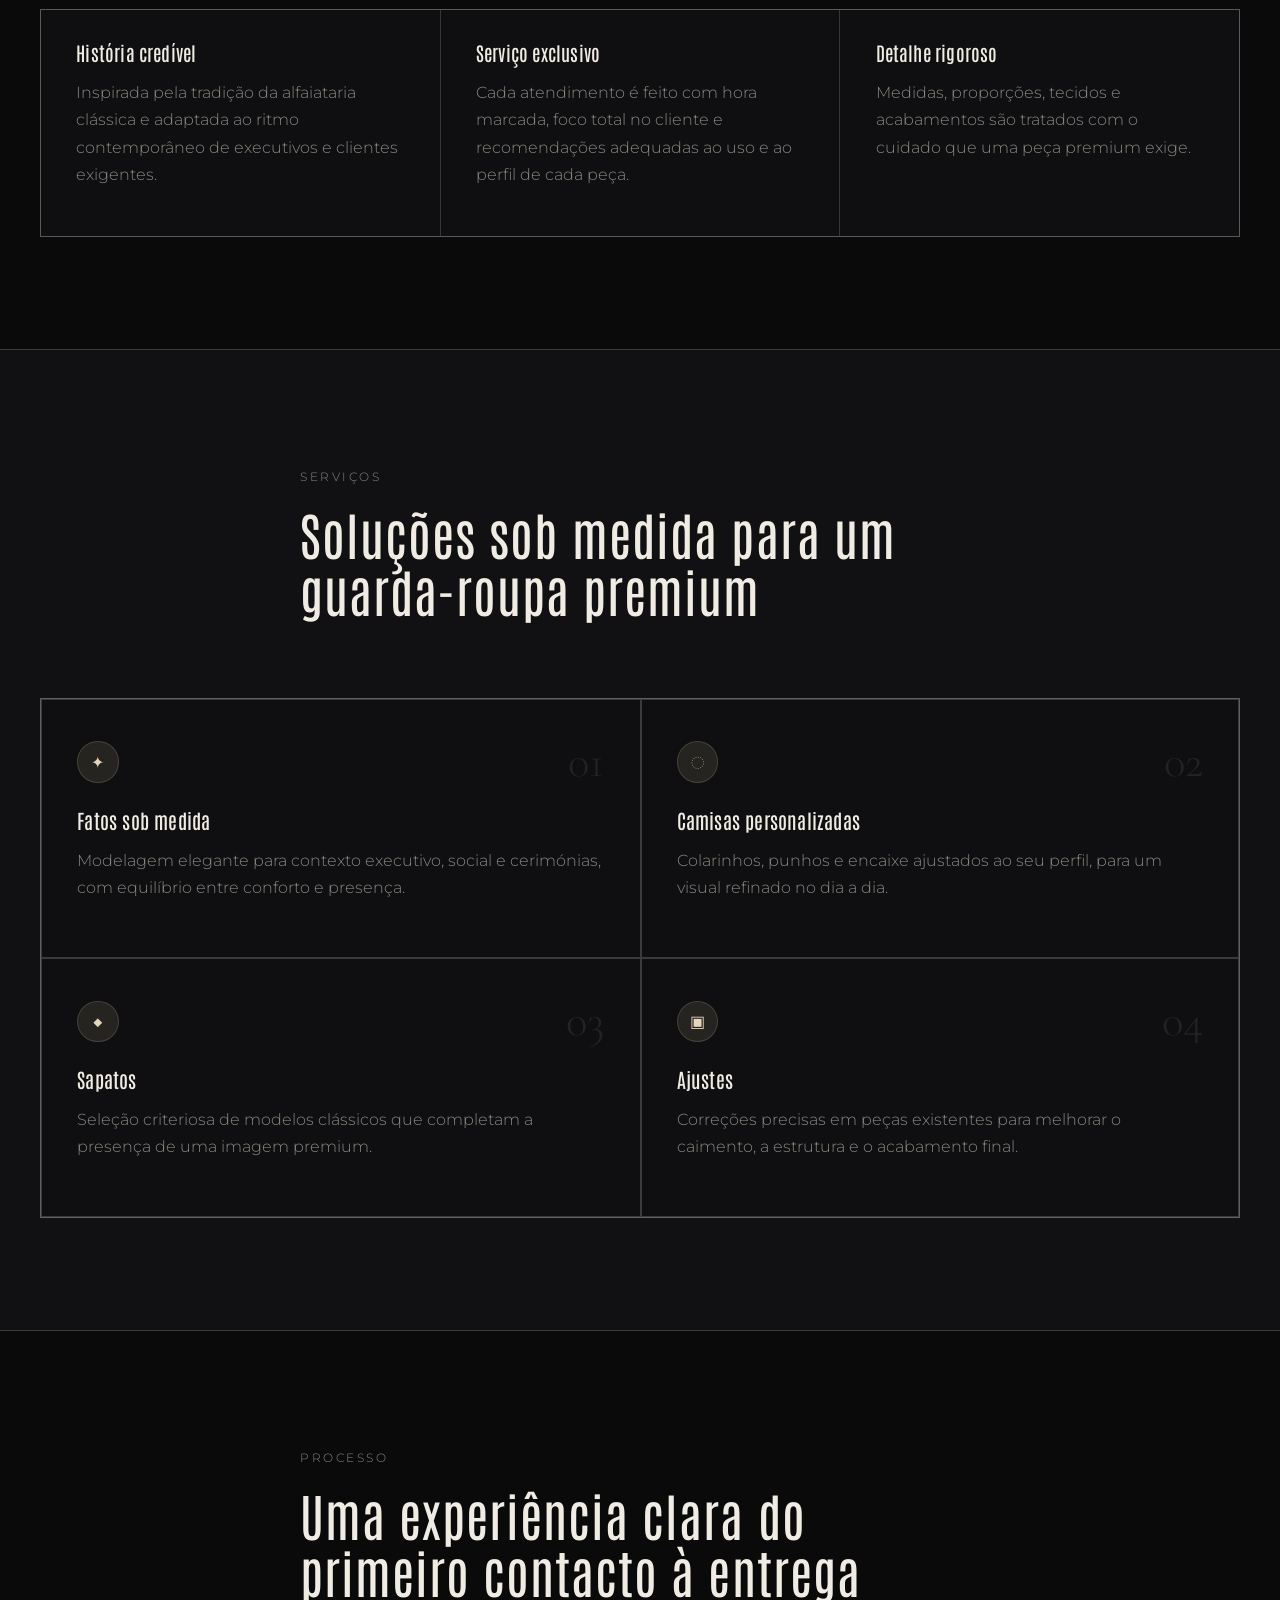
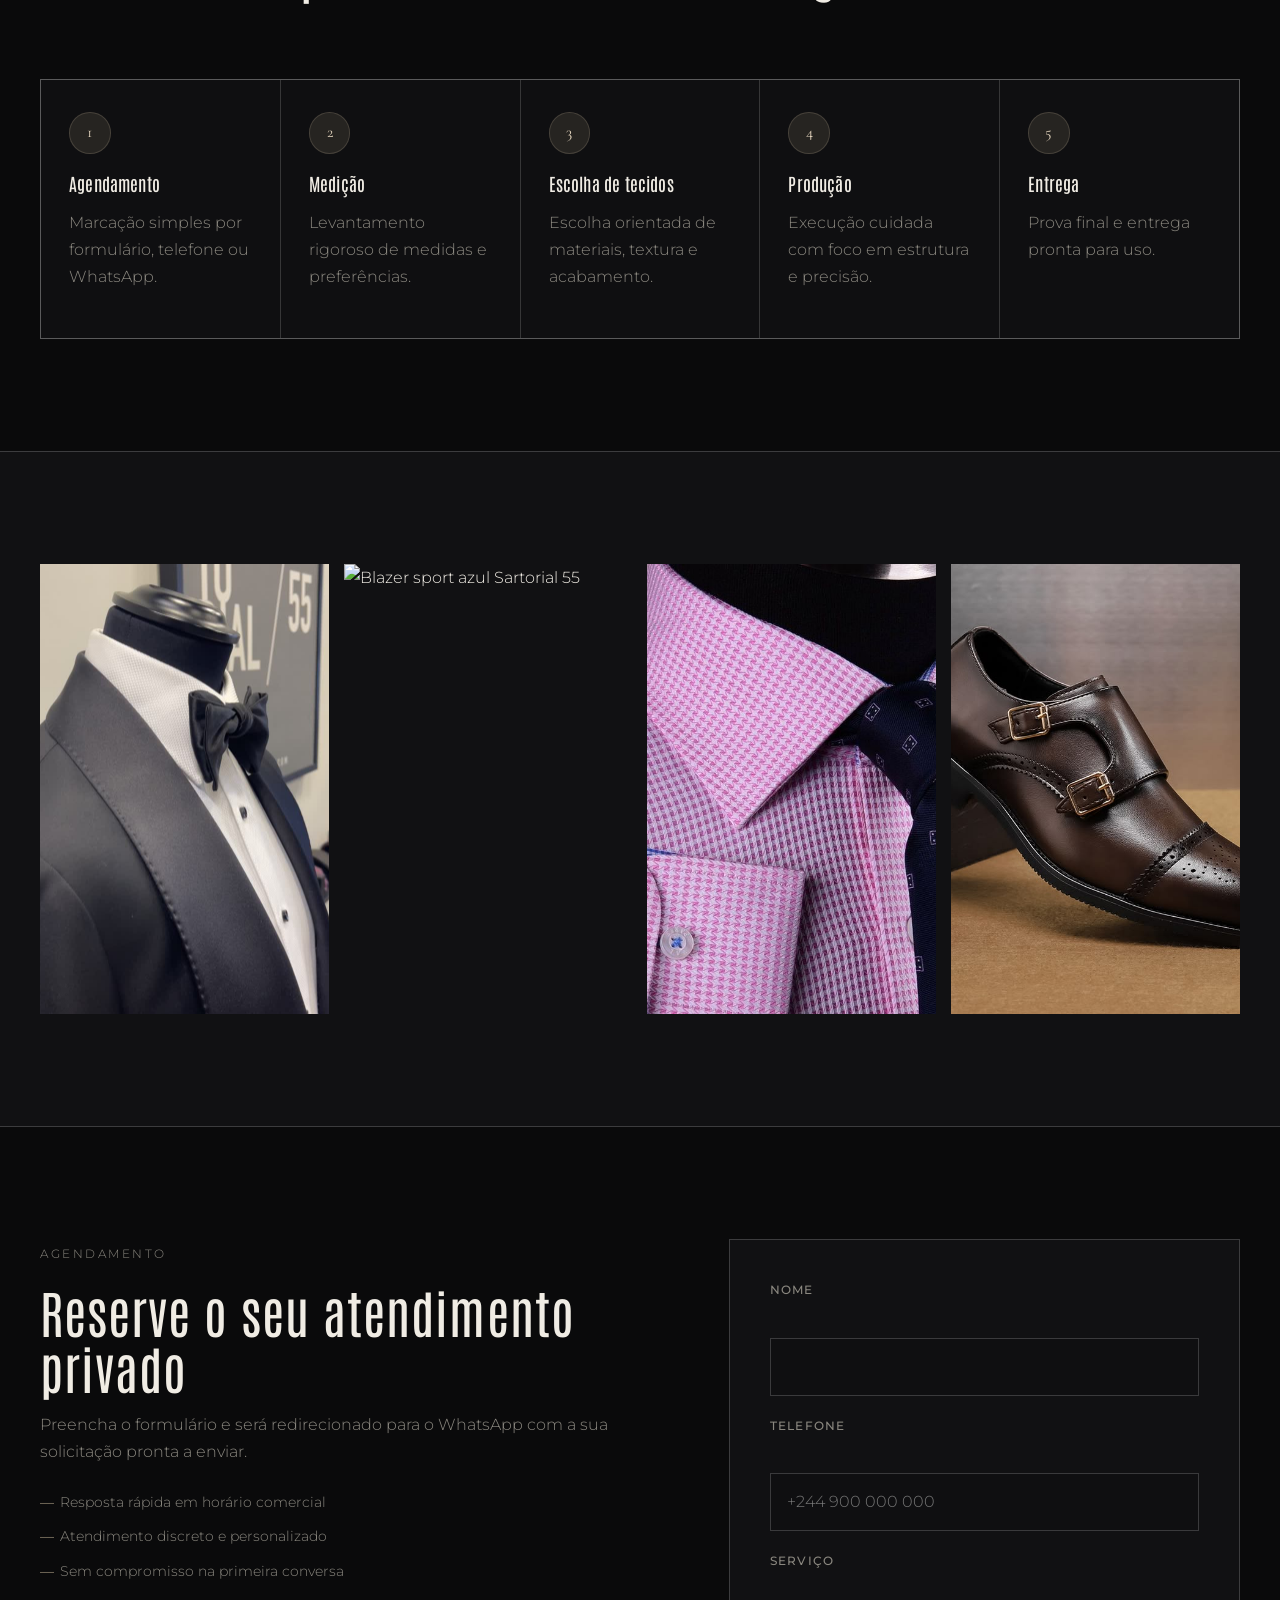
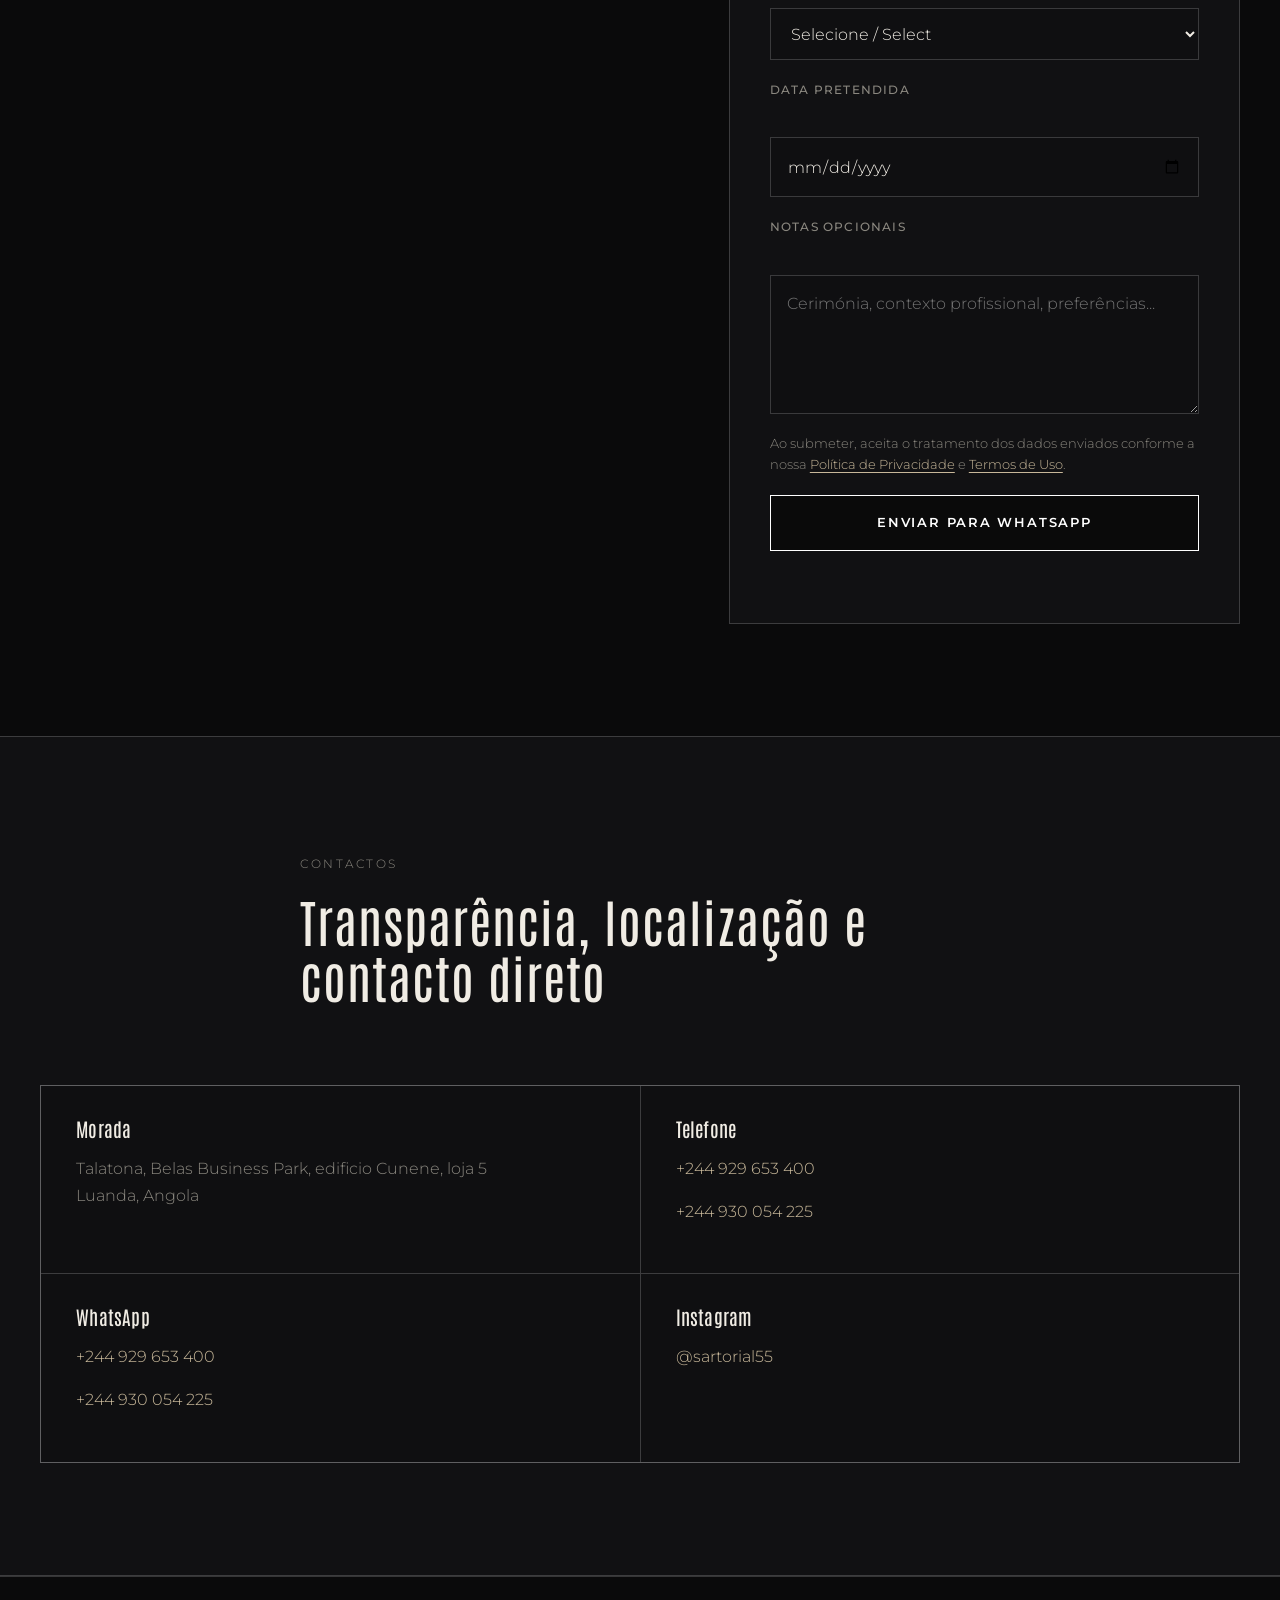
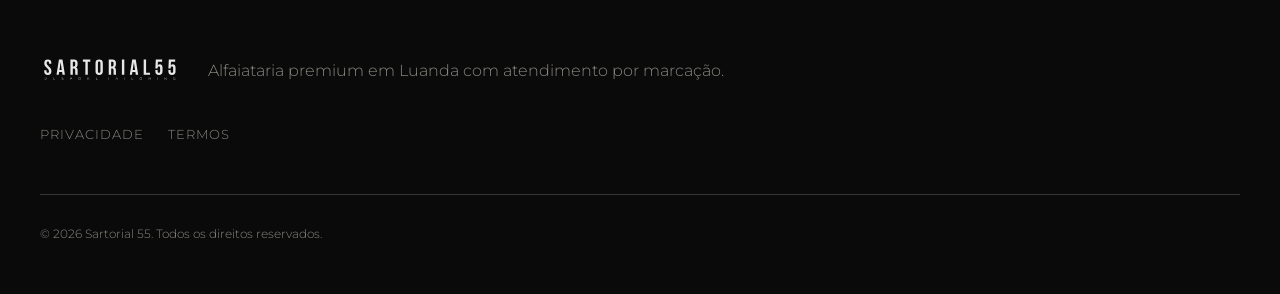
==== commit c10fea42: "Update hero section: simplify content and enhance styling with new background image Co-authored-by: " ====
--- a/index.html
+++ b/index.html
@@ -102,44 +102,16 @@
     <section class="hero section section--first">
       <div class="container hero__grid">
         <div class="hero__content reveal">
-          <p class="eyebrow">
-            <span data-lang="pt">Alfaiataria premium em Luanda, Angola</span>
-            <span data-lang="en">Premium tailoring in Luanda, Angola</span>
-          </p>
-          <h1>
-            <span data-lang="pt">Alfaiataria para quem exige excelência</span>
-            <span data-lang="en">Tailored for those who demand excellence</span>
-          </h1>
-          <p class="hero__lead">
-            <span data-lang="pt">
-              Fatos sob medida, camisas personalizadas, sapatos e ajustes com precisão, discrição e atenção ao detalhe.
-            </span>
-            <span data-lang="en">
-              Bespoke suits, custom shirts, shoes and alterations crafted with precision, discretion and attention to
-              detail.
-            </span>
-          </p>
+          <h2 class="eyebrow">
+            <span data-lang="pt">Alfaiataria Premium</span>
+            <span data-lang="en">Alfaiataria Premium</span>
+          </h2>
           <div class="hero__actions">
             <a class="btn" href="#booking"><span data-lang="pt">Agendar</span><span data-lang="en">Book
                 Appointment</span></a>
             <a class="btn btn--ghost" href="#services"><span data-lang="pt">Serviços</span><span
                 data-lang="en">Explore Services</span></a>
           </div>
-          <ul class="hero__meta" aria-label="Destaques">
-            <li><strong>Belas Business Park</strong><span data-lang="pt">Atendimento privado</span><span
-                data-lang="en">Private appointments</span></li>
-            <li><strong>WhatsApp</strong><span data-lang="pt">Resposta rápida</span><span data-lang="en">Fast
-                response</span></li>
-            <li><strong>Premium</strong><span data-lang="pt">Acabamento elegante</span><span data-lang="en">Elegant
-                finishing</span></li>
-          </ul>
-        </div>
-
-        <div class="hero__media reveal">
-          <picture>
-            <img src="assets/images/taylor.jpg" alt="Alfaiate a trabalhar na Sartorial 55, Luanda" width="960"
-              height="1200" decoding="async" fetchpriority="high" />
-          </picture>
         </div>
       </div>
     </section>
--- a/style.css
+++ b/style.css
@@ -494,6 +494,13 @@
 }
 
 /* Hero */
+.hero {
+  background-image: url('assets/images/door.svg');
+  background-size: contain;
+  background-repeat: no-repeat;
+  background-position: center;
+}
+
 .hero__grid,
 .booking-layout {
   display: grid;
@@ -502,11 +509,16 @@
 
 .hero__grid {
   min-height: calc(100svh - 80px);
+  align-items: center;
+  justify-items: center
+}
+
+.hero__content {
+  padding-top: 2rem;
+  text-align: center;
+  display: flex;
+  flex-direction: column;
   align-items: center
-}
-
-.hero__content {
-  padding-top: 2rem
 }
 
 .hero__lead {
@@ -1345,13 +1357,12 @@
 
 @media (min-width:760px) {
 
-  .hero__grid,
+  .hero__grid {
+    grid-template-columns: 1fr
+  }
+
   .booking-layout {
     grid-template-columns: 1.1fr .9fr;
-    align-items: center
-  }
-
-  .booking-layout {
     align-items: start
   }
 
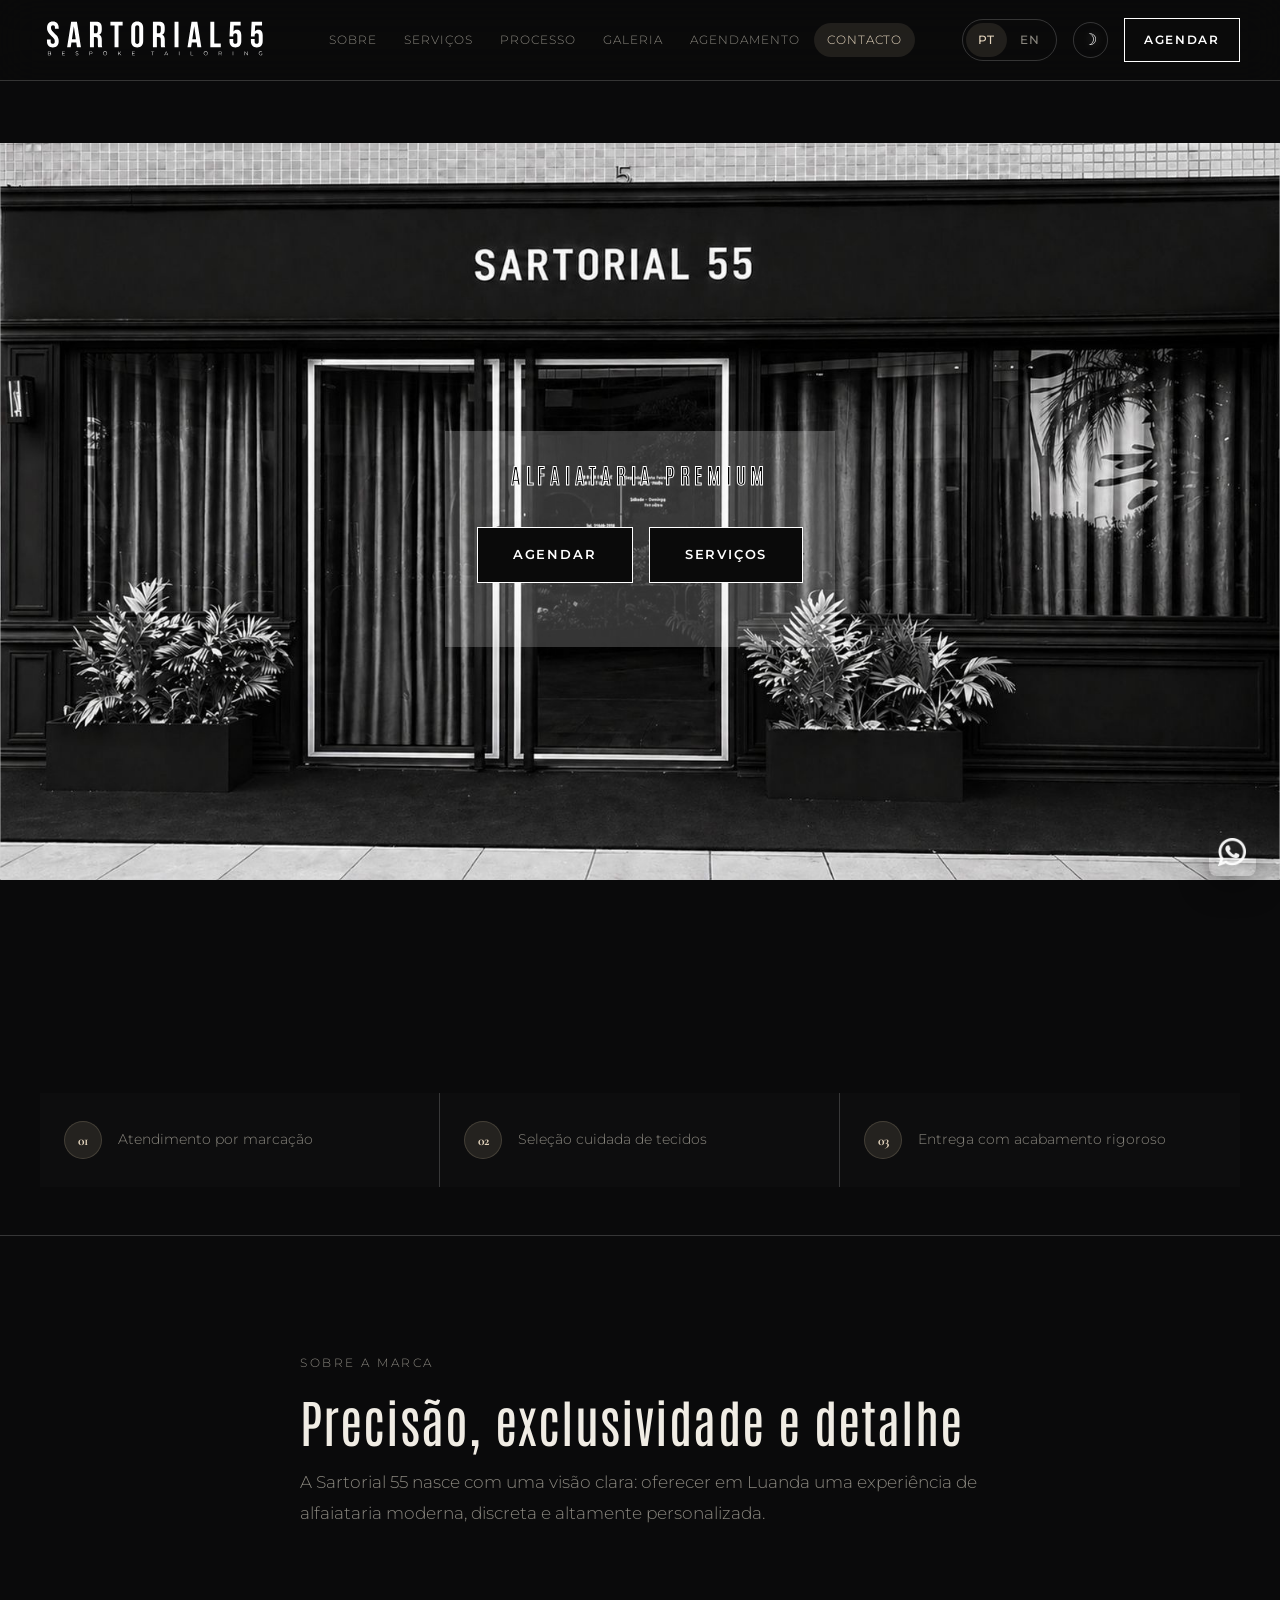
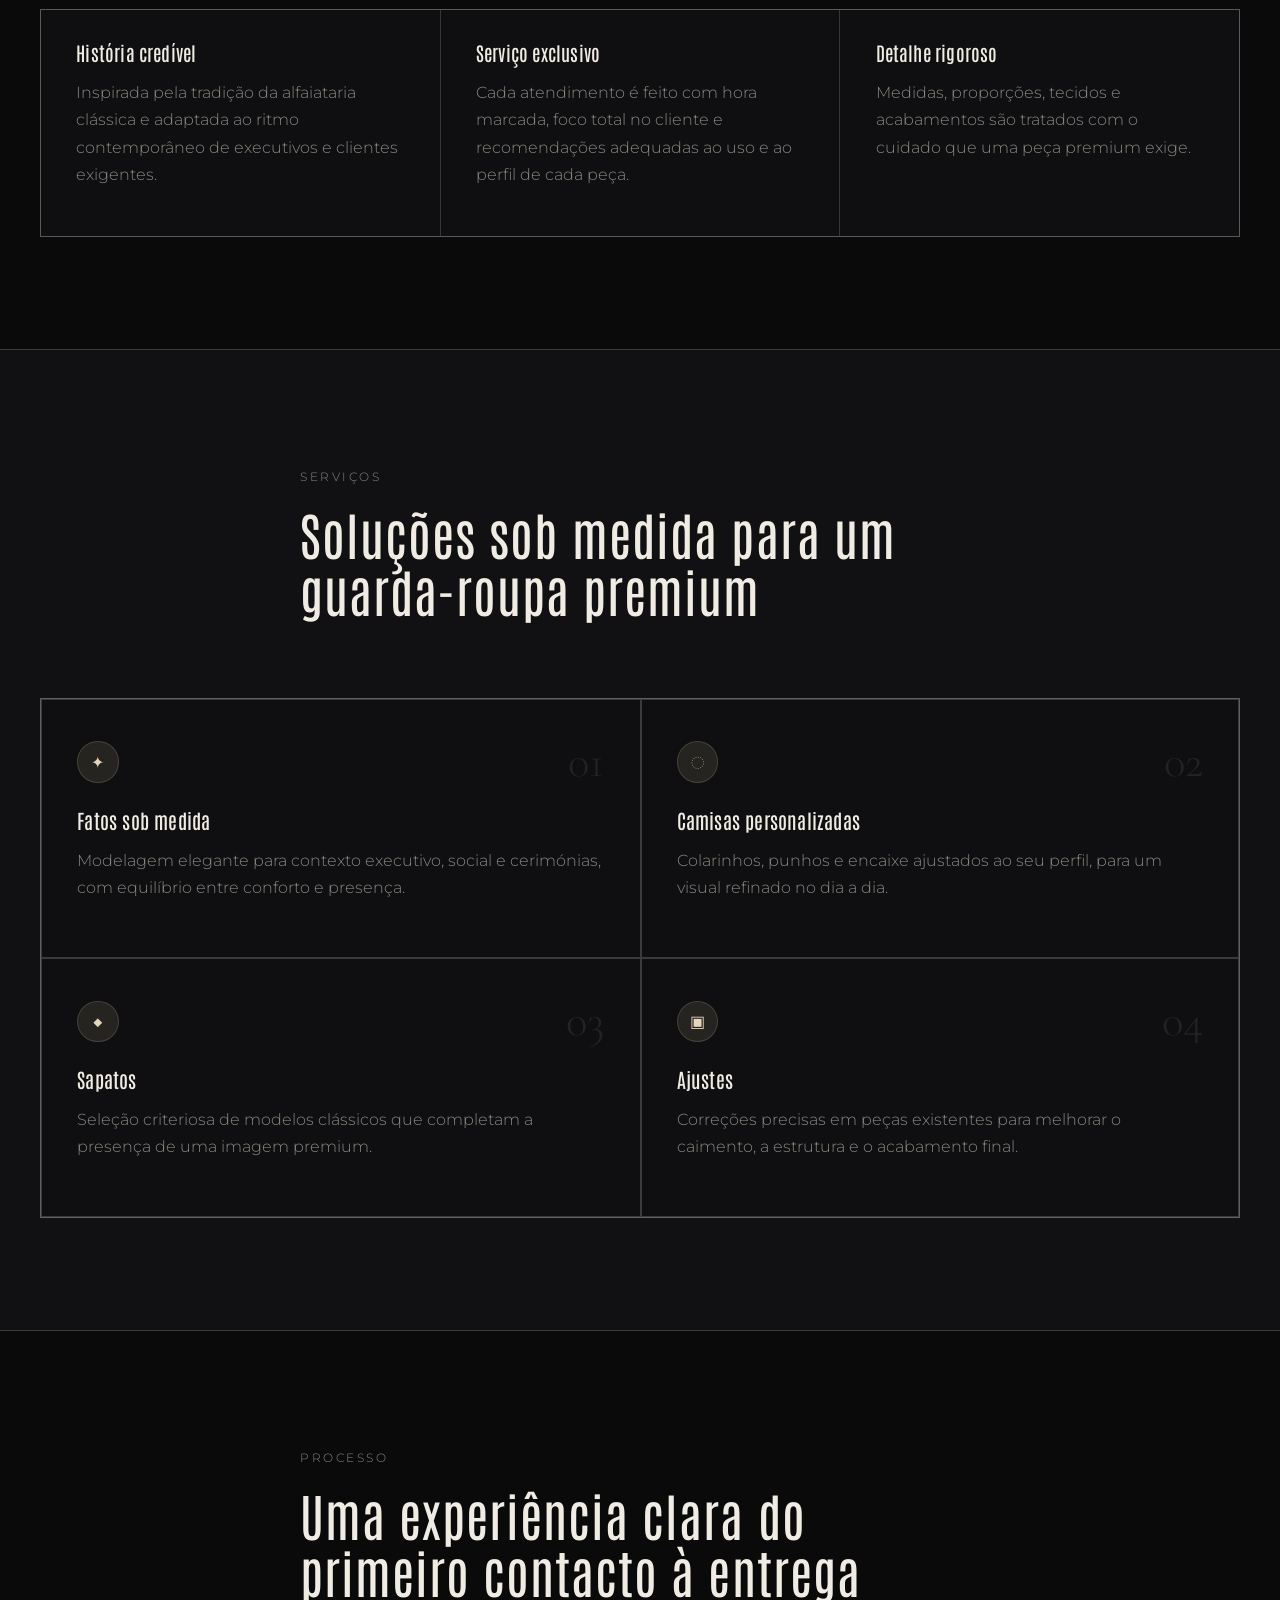
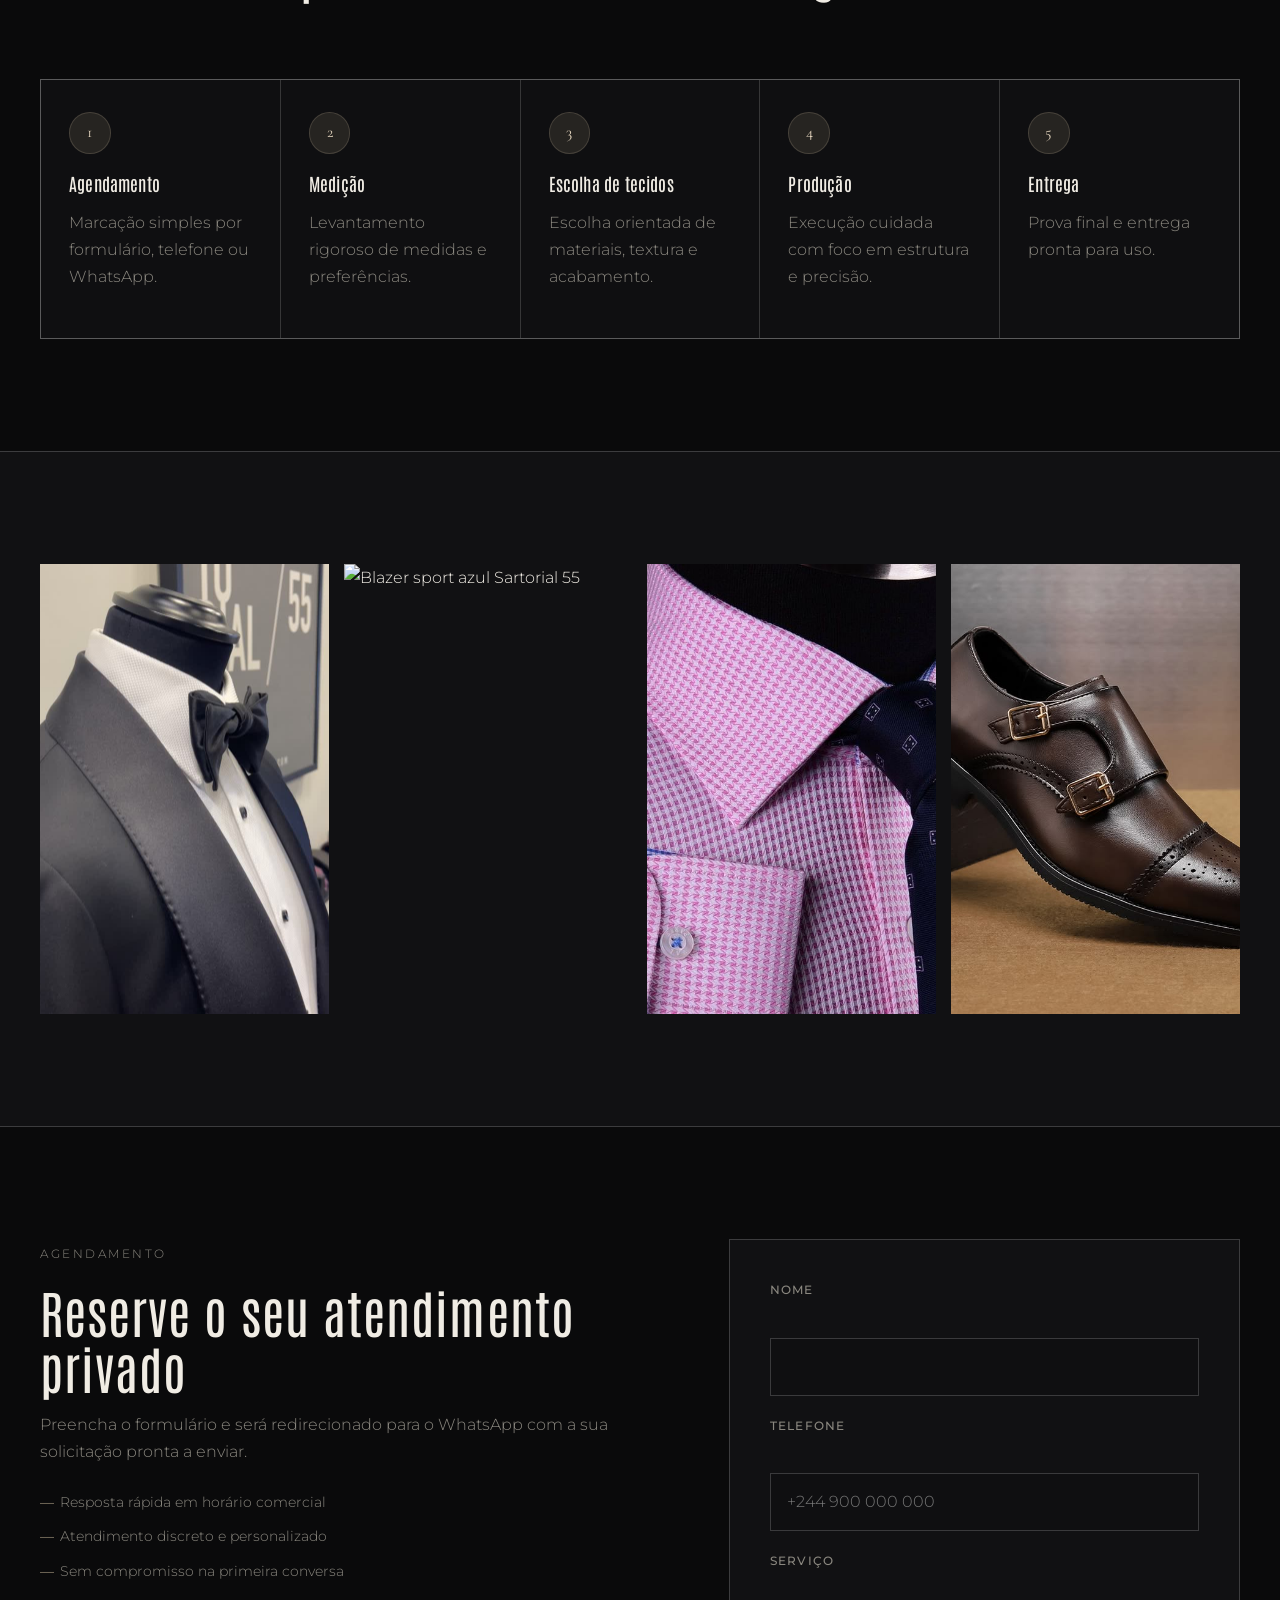
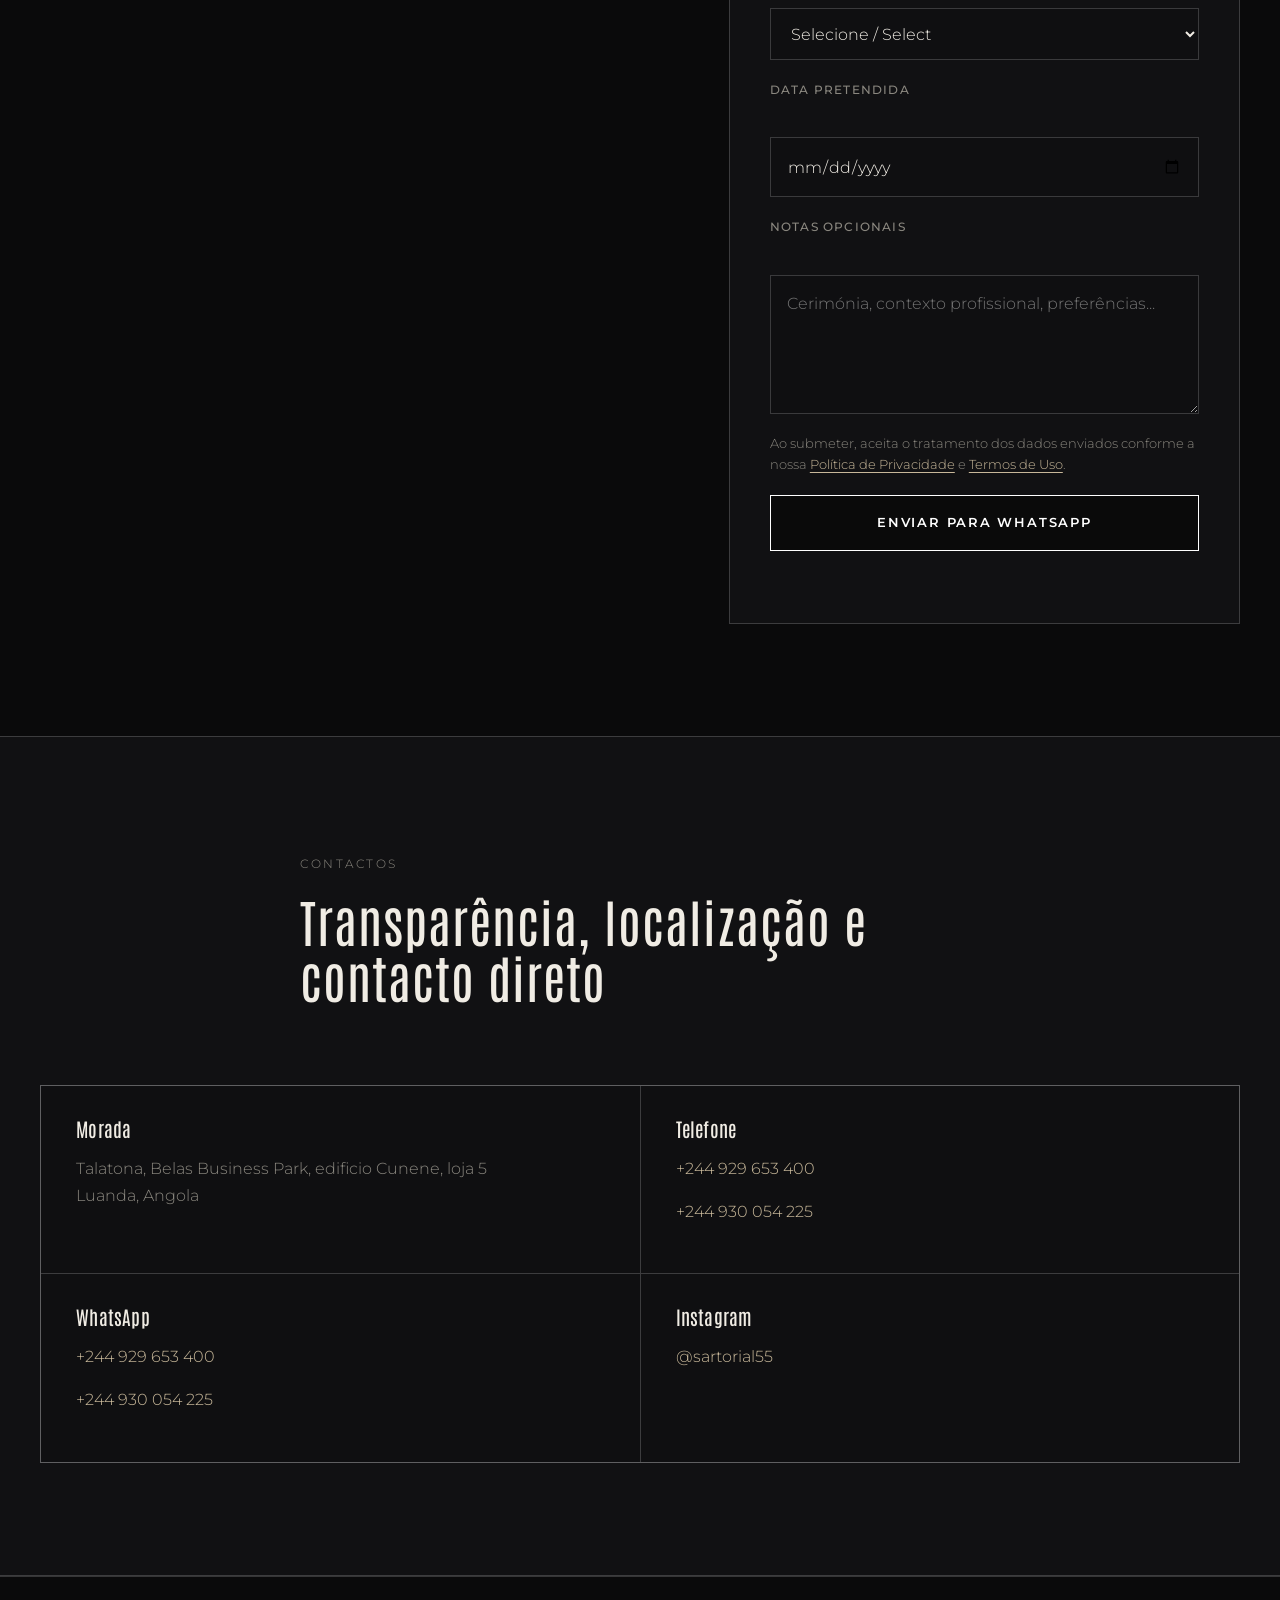
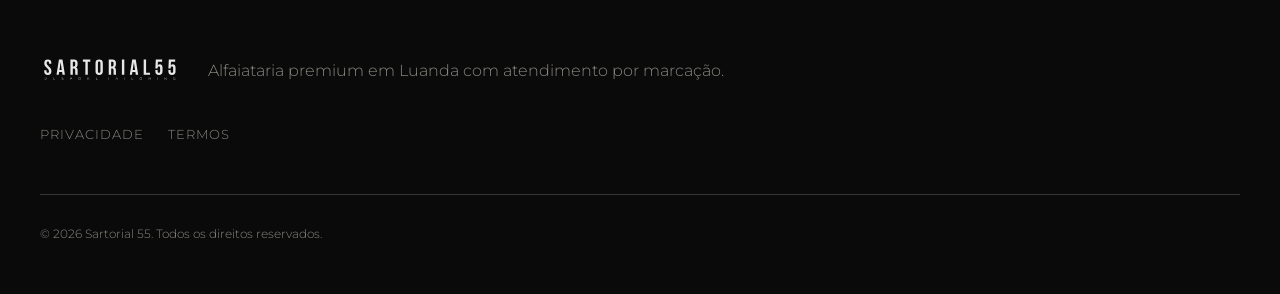
==== commit c177b7d4: "Update hero section styles: modify button class and enhance eyebrow text styling Co-authored-by: Cop" ====
--- a/index.html
+++ b/index.html
@@ -109,7 +109,7 @@
           <div class="hero__actions">
             <a class="btn" href="#booking"><span data-lang="pt">Agendar</span><span data-lang="en">Book
                 Appointment</span></a>
-            <a class="btn btn--ghost" href="#services"><span data-lang="pt">Serviços</span><span
+            <a class="btn" href="#services"><span data-lang="pt">Serviços</span><span
                 data-lang="en">Explore Services</span></a>
           </div>
         </div>
--- a/style.css
+++ b/style.css
@@ -220,7 +220,7 @@
   letter-spacing: .22em;
   font-size: .72rem;
   font-weight: 500;
-  margin: 0 0 .5rem
+  margin: 0 0 .5rem;
 }
 
 /* Header */
@@ -498,7 +498,7 @@
   background-image: url('assets/images/door.svg');
   background-size: contain;
   background-repeat: no-repeat;
-  background-position: center;
+  background-position: center calc(50% - 60px);
 }
 
 .hero__grid,
@@ -514,11 +514,19 @@
 }
 
 .hero__content {
-  padding-top: 2rem;
+  padding: 2rem;
   text-align: center;
   display: flex;
   flex-direction: column;
-  align-items: center
+  align-items: center;
+  background: rgba(255, 255, 255, .2);
+}
+
+.hero .eyebrow {
+  font-size: clamp(1rem, 2.2vw, 1.35rem);
+  color: #000000;
+  -webkit-text-stroke: 1px #ffffff;
+  text-stroke: 1px #ffffff;
 }
 
 .hero__lead {
